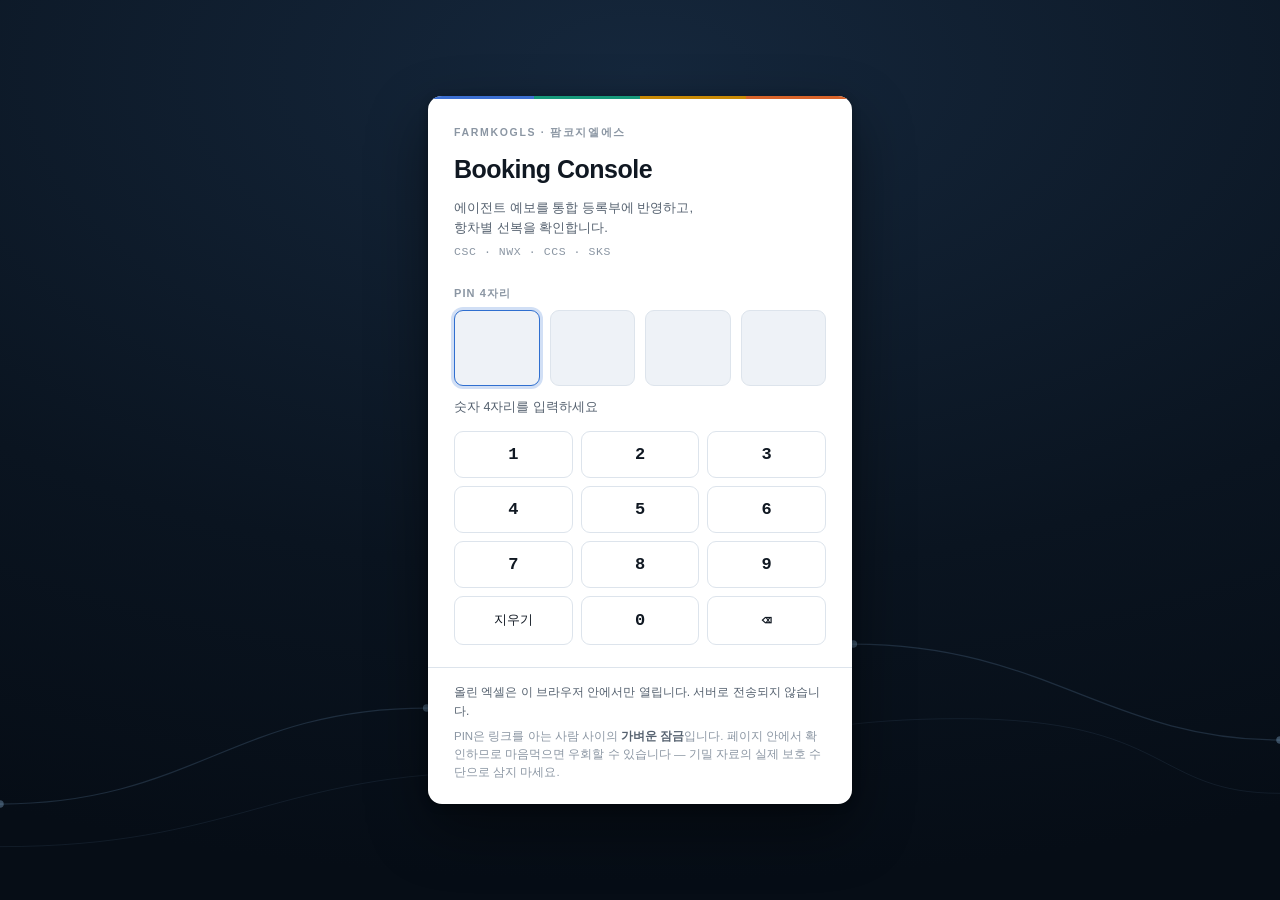
==== index.html @ e7210a69 "Farmkogls Booking Console - public site PIN-gated static page: drop the agency forecast plus the reg" ====
<!doctype html>
<html lang="ko">
<head>
<meta charset="utf-8">
<meta name="viewport" content="width=device-width, initial-scale=1">
<meta name="robots" content="noindex, nofollow">
<meta name="color-scheme" content="light dark">
<meta name="description" content="Farmkogls Booking Console">
<title>Farmkogls Booking Console</title>
<link rel="icon" href="data:image/svg+xml,%3Csvg xmlns='http://www.w3.org/2000/svg' viewBox='0 0 32 32'%3E%3Ctext y='26' font-size='26'%3E%F0%9F%9A%A2%3C/text%3E%3C/svg%3E">
<style id="gate-css">
/* ============================================================================
   PIN gate — extends the console's existing token system rather than replacing
   it. The field behind the card stays deep-hull navy in both themes (a berth at
   dusk); the card and the console itself follow the viewer's theme.
   ========================================================================= */
#gate {
  --g-hull:  #0a1420;
  --g-sea:   #15273c;
  --g-card:  #ffffff;
  --g-ink:   #101822;
  --g-ink-2: #55616f;
  --g-ink-3: #8b96a3;
  --g-line:  #dde4ec;
  --g-slot:  #eef2f7;
  --g-signal:#2f6fd0;
  --g-bad:   #c0392b;
  --g-csc:   #3c6fd1;
  --g-nwx:   #17997a;
  --g-ccs:   #c98a05;
  --g-sks:   #d9642a;

  position: fixed;
  inset: 0;
  z-index: 200;
  display: grid;
  place-items: center;
  padding: 24px 18px;
  overflow: auto;
  background:
    radial-gradient(120% 90% at 50% 8%, var(--g-sea) 0%, var(--g-hull) 62%, #060d16 100%);
  font-family: var(--sans);
  -webkit-font-smoothing: antialiased;
}
@media (prefers-color-scheme: dark) {
  #gate {
    --g-card:  #161d27;
    --g-ink:   #e7edf5;
    --g-ink-2: #a3aeba;
    --g-ink-3: #78838f;
    --g-line:  #2b3441;
    --g-slot:  #1e2732;
    --g-signal:#6ba3f5;
  }
}
:root[data-theme="dark"] #gate {
  --g-card: #161d27; --g-ink: #e7edf5; --g-ink-2: #a3aeba; --g-ink-3: #78838f;
  --g-line: #2b3441; --g-slot: #1e2732; --g-signal: #6ba3f5;
}
:root[data-theme="light"] #gate {
  --g-card: #ffffff; --g-ink: #101822; --g-ink-2: #55616f; --g-ink-3: #8b96a3;
  --g-line: #dde4ec; --g-slot: #eef2f7; --g-signal: #2f6fd0;
}

#gate[hidden] { display: none; }

/* ---- the port-rotation line behind the card ---------------------------- */
.gate-field {
  position: absolute;
  inset: auto 0 0 0;
  height: min(46vh, 320px);
  color: rgba(140, 190, 235, .17);
  pointer-events: none;
}
.gate-rot { width: 100%; height: 100%; display: block; }
.gate-calls circle { fill: rgba(160, 205, 245, .32); }

/* ---- card -------------------------------------------------------------- */
.gate-card {
  position: relative;
  width: 100%;
  max-width: 424px;
  background: var(--g-card);
  color: var(--g-ink);
  border-radius: 14px;
  box-shadow: 0 24px 60px rgba(0, 0, 0, .45), 0 2px 8px rgba(0, 0, 0, .3);
  overflow: hidden;
}

/* the four service loops, in their own colours — this is the fleet, not trim */
.gate-loops { display: flex; height: 3px; }
.gate-loops i { flex: 1; display: block; }
.gate-loops i[data-svc="CSC"] { background: var(--g-csc); }
.gate-loops i[data-svc="NWX"] { background: var(--g-nwx); }
.gate-loops i[data-svc="CCS"] { background: var(--g-ccs); }
.gate-loops i[data-svc="SKS"] { background: var(--g-sks); }

.gate-head { padding: 26px 26px 4px; }
.gate-eyebrow {
  margin: 0 0 10px;
  font-size: 10.5px;
  font-weight: 600;
  letter-spacing: .16em;
  text-transform: uppercase;
  color: var(--g-ink-3);
}
#gate h1 {
  margin: 0;
  font-size: 25px;
  font-weight: 650;
  letter-spacing: -.02em;
  text-wrap: balance;
  color: var(--g-ink);
}
.gate-sub {
  margin: 9px 0 0;
  font-size: 13px;
  line-height: 1.55;
  color: var(--g-ink-2);
  max-width: 34ch;
}
.gate-sub span {
  display: block;
  margin-top: 5px;
  font-family: var(--mono);
  font-size: 11.5px;
  letter-spacing: .05em;
  color: var(--g-ink-3);
}

/* ---- pin --------------------------------------------------------------- */
.gate-form { padding: 20px 26px 4px; }
.gate-label {
  display: block;
  font-size: 11px;
  font-weight: 600;
  letter-spacing: .1em;
  text-transform: uppercase;
  color: var(--g-ink-3);
  margin-bottom: 9px;
}
.gate-cells { display: flex; gap: 10px; }
.gate-cells .cell {
  flex: 1;
  aspect-ratio: 4 / 5;
  max-height: 76px;
  display: grid;
  place-items: center;
  background: var(--g-slot);
  border: 1px solid var(--g-line);
  border-radius: 9px;
  font-family: var(--mono);
  font-variant-numeric: tabular-nums;
  font-size: 30px;
  font-weight: 600;
  color: var(--g-ink);
  transition: border-color .14s, background .14s, transform .14s;
}
.gate-cells .cell.filled { border-color: var(--g-signal); background: var(--g-card); }
.gate-cells .cell.pop { animation: gate-pop .16s ease-out; }
.gate-cells .cell.active {
  border-color: var(--g-signal);
  box-shadow: 0 0 0 3px color-mix(in srgb, var(--g-signal) 22%, transparent);
}
@keyframes gate-pop { 0% { transform: scale(.9); } 100% { transform: scale(1); } }

#gate.bad .gate-cells { animation: gate-shake .34s; }
#gate.bad .gate-cells .cell { border-color: var(--g-bad); }
@keyframes gate-shake {
  0%,100% { transform: translateX(0); }
  18% { transform: translateX(-7px); } 38% { transform: translateX(6px); }
  58% { transform: translateX(-4px); } 78% { transform: translateX(2px); }
}

/* keeps the mobile keyboard reachable without showing a second field */
.gate-proxy {
  position: absolute;
  opacity: 0;
  width: 1px; height: 1px;
  border: 0; padding: 0;
  left: 26px; top: 50%;
}
.gate-proxy:focus { outline: none; }
.gate-proxy:focus-visible + .gate-msg { color: var(--g-ink-2); }

.gate-msg {
  margin: 12px 0 0;
  min-height: 1.4em;
  font-size: 12.5px;
  color: var(--g-ink-3);
}
#gate.bad .gate-msg { color: var(--g-bad); font-weight: 500; }
#gate.ok .gate-msg { color: #1f8a5b; font-weight: 500; }

/* ---- keypad ------------------------------------------------------------ */
.gate-pad {
  display: grid;
  grid-template-columns: repeat(3, 1fr);
  gap: 8px;
  margin-top: 14px;
}
.gate-pad button {
  appearance: none;
  padding: 13px 0;
  border: 1px solid var(--g-line);
  border-radius: 9px;
  background: var(--g-card);
  color: var(--g-ink);
  font-family: var(--mono);
  font-variant-numeric: tabular-nums;
  font-size: 17px;
  font-weight: 550;
  cursor: pointer;
  transition: background .12s, border-color .12s, transform .08s;
}
.gate-pad button.wide { font-family: var(--sans); font-size: 13px; font-weight: 500; }
.gate-pad button:hover { background: var(--g-slot); border-color: var(--g-ink-3); }
.gate-pad button:active { transform: translateY(1px); }
.gate-pad button:focus-visible {
  outline: 2px solid var(--g-signal);
  outline-offset: 2px;
}

/* ---- footer ------------------------------------------------------------ */
.gate-foot {
  margin-top: 18px;
  padding: 15px 26px 22px;
  border-top: 1px solid var(--g-line);
}
.gate-foot p { margin: 0; font-size: 12px; line-height: 1.55; color: var(--g-ink-2); }
.gate-caveat { margin-top: 8px !important; color: var(--g-ink-3) !important; font-size: 11.5px !important; }
.gate-caveat b { color: var(--g-ink-2); font-weight: 600; }

/* ---- unlock transition ------------------------------------------------- */
#gate.leaving { animation: gate-out .34s ease-in forwards; }
@keyframes gate-out { to { opacity: 0; transform: scale(1.015); } }

/* ---- hosted-only chrome inside the console ----------------------------- */
.hosted-btn { margin-left: 0; }
#lockBtn { border-color: rgba(255, 255, 255, .28); }

@media (max-width: 420px) {
  .gate-head { padding: 22px 18px 4px; }
  .gate-form { padding: 18px 18px 4px; }
  .gate-foot { padding: 14px 18px 20px; }
  #gate h1 { font-size: 22px; }
  .gate-cells .cell { font-size: 26px; }
}

@media (prefers-reduced-motion: reduce) {
  #gate *, #gate { animation: none !important; transition: none !important; }
}

</style>
<style id="tool-css">
/* ============================================================================
   Farmkogls Booking Console — styles
   Light by default, dark when the OS asks for it. Data density over decoration.
   ========================================================================= */
:root {
  --bg: #f6f7f9;
  --surface: #ffffff;
  --surface-2: #eef1f5;
  --surface-3: #e3e8ef;
  --ink: #1a1f2b;
  --ink-2: #59616f;
  --ink-3: #8a919e;
  --line: #d8dee7;
  --line-2: #eaeef3;
  --brand: #1f3864;
  --brand-ink: #ffffff;
  --accent: #2f6fd0;
  --pos: #1f8a5b;
  --pos-bg: #e6f4ec;
  --neg: #c0392b;
  --neg-bg: #fdeceb;
  --warn: #a86400;
  --warn-bg: #fdf3e0;
  --csc: #3c6fd1;
  --nwx: #17997a;
  --ccs: #c98a05;
  --sks: #d9642a;
  --shadow: 0 1px 2px rgba(16, 24, 40, .06), 0 1px 3px rgba(16, 24, 40, .1);
  --radius: 8px;
  --mono: ui-monospace, "Cascadia Mono", Consolas, "Courier New", monospace;
  --sans: -apple-system, "Segoe UI", "Malgun Gothic", "Apple SD Gothic Neo", Roboto, sans-serif;
}
@media (prefers-color-scheme: dark) {
  :root {
    --bg: #14171d;
    --surface: #1b1f27;
    --surface-2: #232833;
    --surface-3: #2c323f;
    --ink: #e7ecf3;
    --ink-2: #a8b2c1;
    --ink-3: #798393;
    --line: #333a47;
    --line-2: #262c37;
    --brand: #2b4a7d;
    --accent: #6ba3f5;
    --pos: #4cc38a;
    --pos-bg: #16301f;
    --neg: #f27a6e;
    --neg-bg: #33191a;
    --warn: #e3ab3c;
    --warn-bg: #332714;
    --csc: #6f9df3;
    --nwx: #47cfa8;
    --ccs: #e8bd4b;
    --sks: #f59a63;
    --shadow: 0 1px 2px rgba(0, 0, 0, .3);
  }
}
:root[data-theme="dark"] {
  --bg: #14171d; --surface: #1b1f27; --surface-2: #232833; --surface-3: #2c323f;
  --ink: #e7ecf3; --ink-2: #a8b2c1; --ink-3: #798393; --line: #333a47; --line-2: #262c37;
  --brand: #2b4a7d; --accent: #6ba3f5; --pos: #4cc38a; --pos-bg: #16301f;
  --neg: #f27a6e; --neg-bg: #33191a; --warn: #e3ab3c; --warn-bg: #332714;
  --csc: #6f9df3; --nwx: #47cfa8; --ccs: #e8bd4b; --sks: #f59a63;
  --shadow: 0 1px 2px rgba(0, 0, 0, .3);
}
:root[data-theme="light"] {
  --bg: #f6f7f9; --surface: #fff; --surface-2: #eef1f5; --surface-3: #e3e8ef;
  --ink: #1a1f2b; --ink-2: #59616f; --ink-3: #8a919e; --line: #d8dee7; --line-2: #eaeef3;
  --brand: #1f3864; --accent: #2f6fd0; --pos: #1f8a5b; --pos-bg: #e6f4ec;
  --neg: #c0392b; --neg-bg: #fdeceb; --warn: #a86400; --warn-bg: #fdf3e0;
  --csc: #3c6fd1; --nwx: #17997a; --ccs: #c98a05; --sks: #d9642a;
}

* { box-sizing: border-box; }
html, body { margin: 0; padding: 0; }
body {
  background: var(--bg); color: var(--ink);
  font: 14px/1.5 var(--sans);
  -webkit-font-smoothing: antialiased;
}
h1, h2, h3, h4 { margin: 0; font-weight: 650; letter-spacing: -.01em; }
a { color: var(--accent); }
code, .mono, .num { font-family: var(--mono); font-variant-numeric: tabular-nums; }

/* ---------- shell ---------- */
.wrap { max-width: 1680px; margin: 0 auto; padding: 0 20px 64px; }

header.top {
  position: sticky; top: 0; z-index: 40;
  background: var(--brand); color: #fff;
  border-bottom: 1px solid rgba(0, 0, 0, .2);
}
.top-in {
  max-width: 1680px; margin: 0 auto; padding: 10px 20px;
  display: flex; align-items: center; gap: 16px; flex-wrap: wrap;
}
.logo { display: flex; align-items: baseline; gap: 9px; }
.logo b { font-size: 16px; letter-spacing: -.02em; }
.logo span { font-size: 11.5px; opacity: .72; }
.top .stat { display: flex; gap: 18px; margin-left: auto; flex-wrap: wrap; }
.top .stat div { line-height: 1.25; }
.top .stat u { display: block; font: 10px/1.4 var(--sans); text-transform: uppercase;
  letter-spacing: .07em; opacity: .66; text-decoration: none; }
.top .stat b { font: 600 15px/1 var(--mono); font-variant-numeric: tabular-nums; }

/* ---------- buttons ---------- */
.btn {
  appearance: none; border: 1px solid var(--line); background: var(--surface);
  color: var(--ink); padding: 7px 13px; border-radius: 6px; font: 500 13px var(--sans);
  cursor: pointer; display: inline-flex; align-items: center; gap: 7px;
}
.btn:hover:not(:disabled) { background: var(--surface-2); border-color: var(--ink-3); }
.btn:disabled { opacity: .45; cursor: not-allowed; }
.btn.primary { background: var(--accent); border-color: var(--accent); color: #fff; }
.btn.primary:hover:not(:disabled) { filter: brightness(1.08); background: var(--accent); }
.btn.ghost { background: transparent; border-color: rgba(255, 255, 255, .28); color: #fff; }
.btn.ghost:hover:not(:disabled) { background: rgba(255, 255, 255, .12); border-color: #fff; }
.btn.sm { padding: 4px 9px; font-size: 12px; }
.btn.danger { color: var(--neg); border-color: var(--neg); background: transparent; }
.btn.danger:hover:not(:disabled) { background: var(--neg-bg); }

/* ---------- drop zone ---------- */
.drop {
  margin: 18px 0; padding: 26px; border: 2px dashed var(--line);
  border-radius: 12px; background: var(--surface); text-align: center;
  transition: border-color .12s, background .12s;
}
.drop.hot { border-color: var(--accent); background: var(--surface-2); }
.drop h3 { font-size: 15px; margin-bottom: 5px; }
.drop p { margin: 0 0 12px; color: var(--ink-2); font-size: 13px; }
.drop .kinds { display: flex; gap: 6px; justify-content: center; flex-wrap: wrap; margin-top: 12px; }
.chip {
  font: 500 11px var(--sans); padding: 3px 9px; border-radius: 99px;
  background: var(--surface-2); color: var(--ink-2); border: 1px solid var(--line-2);
}
.drop.compact { padding: 13px 18px; display: flex; align-items: center;
  gap: 14px; text-align: left; margin: 14px 0; }
.drop.compact h3 { font-size: 13.5px; margin: 0; }
.drop.compact p { margin: 0; font-size: 12px; }
.drop.compact .kinds { margin: 0 0 0 auto; }

/* ---------- tabs ---------- */
nav.tabs {
  display: flex; gap: 2px; border-bottom: 1px solid var(--line);
  margin: 4px 0 18px; overflow-x: auto;
}
nav.tabs button {
  appearance: none; background: none; border: 0; border-bottom: 2px solid transparent;
  padding: 9px 14px; font: 500 13.5px var(--sans); color: var(--ink-2);
  cursor: pointer; white-space: nowrap;
}
nav.tabs button:hover { color: var(--ink); }
nav.tabs button[aria-selected="true"] { color: var(--ink); border-bottom-color: var(--accent); font-weight: 650; }
nav.tabs .count { font: 500 11px var(--mono); color: var(--ink-3); margin-left: 5px; }

/* ---------- cards / grid ---------- */
.grid { display: grid; gap: 14px; }
.g4 { grid-template-columns: repeat(4, minmax(0, 1fr)); }
.g3 { grid-template-columns: repeat(3, minmax(0, 1fr)); }
.g2 { grid-template-columns: repeat(2, minmax(0, 1fr)); }
.g21 { grid-template-columns: 2fr 1fr; }
@media (max-width: 1180px) { .g4 { grid-template-columns: repeat(2, 1fr); } .g21, .g3 { grid-template-columns: 1fr; } }
@media (max-width: 720px) { .g4, .g2 { grid-template-columns: 1fr; } }

.card {
  background: var(--surface); border: 1px solid var(--line);
  border-radius: var(--radius); box-shadow: var(--shadow); overflow: hidden;
}
.card > h4 {
  padding: 11px 14px; border-bottom: 1px solid var(--line-2);
  font-size: 12.5px; text-transform: uppercase; letter-spacing: .06em; color: var(--ink-2);
  display: flex; align-items: center; gap: 8px;
}
.card > h4 .sub { text-transform: none; letter-spacing: 0; font-weight: 400;
  color: var(--ink-3); margin-left: auto; font-size: 11.5px; }
.card .body { padding: 14px; }
.card .body.flush { padding: 0; }

/* KPI tile */
.kpi { padding: 14px 15px; }
.kpi u { display: block; text-decoration: none; font-size: 11px; text-transform: uppercase;
  letter-spacing: .07em; color: var(--ink-3); margin-bottom: 6px; }
.kpi b { font: 650 26px/1.05 var(--mono); font-variant-numeric: tabular-nums; letter-spacing: -.02em; }
.kpi .unit { font-size: 12px; color: var(--ink-3); font-weight: 500; margin-left: 4px; }
.kpi .note { margin-top: 6px; font-size: 11.5px; color: var(--ink-2); }

/* ---------- tables ---------- */
.tw { overflow: auto; max-height: 72vh; }
table.dt { width: 100%; border-collapse: separate; border-spacing: 0; font-size: 12.5px; }
table.dt th, table.dt td {
  padding: 6px 9px; text-align: left; border-bottom: 1px solid var(--line-2);
  white-space: nowrap;
}
table.dt thead th {
  position: sticky; top: 0; z-index: 2; background: var(--surface-2);
  font: 600 11px var(--sans); text-transform: uppercase; letter-spacing: .05em;
  color: var(--ink-2); border-bottom: 1px solid var(--line); cursor: pointer; user-select: none;
}
table.dt thead th.no-sort { cursor: default; }
table.dt thead th .ar { color: var(--accent); margin-left: 3px; }
table.dt tbody tr:hover { background: var(--surface-2); }
table.dt td.n { text-align: right; font-family: var(--mono); font-variant-numeric: tabular-nums; }
table.dt td.wrap { white-space: normal; min-width: 180px; max-width: 340px; }
table.dt tr.group td { background: var(--surface-3); font-weight: 650; }
table.dt tr.tot td { background: var(--surface-2); font-weight: 650; border-top: 2px solid var(--line); }
table.dt td.dim { color: var(--ink-3); }

.tag { font: 600 10.5px var(--sans); padding: 2px 6px; border-radius: 4px;
  background: var(--surface-3); color: var(--ink-2); letter-spacing: .03em; }
.tag.CSC { background: color-mix(in srgb, var(--csc) 18%, transparent); color: var(--csc); }
.tag.NWX { background: color-mix(in srgb, var(--nwx) 18%, transparent); color: var(--nwx); }
.tag.CCS { background: color-mix(in srgb, var(--ccs) 22%, transparent); color: var(--ccs); }
.tag.SKS { background: color-mix(in srgb, var(--sks) 20%, transparent); color: var(--sks); }
.tag.cancel { background: var(--neg-bg); color: var(--neg); }
.tag.active { background: var(--pos-bg); color: var(--pos); }
.tag.TS { background: var(--warn-bg); color: var(--warn); }

.pos { color: var(--pos); } .neg { color: var(--neg); } .warnc { color: var(--warn); }

/* utilisation bar */
.ubar { position: relative; height: 16px; min-width: 96px; background: var(--surface-3);
  border-radius: 3px; overflow: hidden; }
.ubar i { position: absolute; inset: 0 auto 0 0; display: block; background: var(--pos); }
.ubar.hi i { background: var(--warn); }
.ubar.over i { background: var(--neg); }
.ubar em { position: absolute; inset: 0; display: grid; place-items: center;
  font: 600 10.5px var(--mono); font-style: normal; color: var(--ink);
  text-shadow: 0 0 3px var(--surface); }

/* ---------- chart ---------- */
.chart { width: 100%; height: auto; display: block; overflow: visible; }
.chart .ax { stroke: var(--line); stroke-width: 1; }
.chart .gl { stroke: var(--line-2); stroke-width: 1; }
.chart text { fill: var(--ink-2); font: 10px var(--sans); }
.chart text.vlab { fill: var(--ink-3); font: 9.5px var(--mono); }
.legend { display: flex; gap: 14px; flex-wrap: wrap; padding: 0 14px 12px; }
.legend span { display: inline-flex; align-items: center; gap: 6px;
  font-size: 12px; color: var(--ink-2); }
.legend i { width: 10px; height: 10px; border-radius: 2px; display: block; }

/* ---------- filters ---------- */
.filters { display: flex; gap: 9px; flex-wrap: wrap; align-items: center;
  padding: 11px 14px; background: var(--surface); border: 1px solid var(--line);
  border-radius: var(--radius); margin-bottom: 14px; box-shadow: var(--shadow); }
.filters label { font-size: 11.5px; color: var(--ink-2); display: flex;
  align-items: center; gap: 5px; }
.filters select, .filters input {
  font: 13px var(--sans); padding: 5px 8px; border: 1px solid var(--line);
  border-radius: 5px; background: var(--surface); color: var(--ink);
}
.filters input[type="search"] { min-width: 220px; }
.filters .sp { flex: 1; }

/* ---------- log / alerts ---------- */
.alert { display: flex; gap: 9px; padding: 8px 12px; border-bottom: 1px solid var(--line-2);
  font-size: 12.5px; align-items: flex-start; }
.alert:last-child { border-bottom: 0; }
.alert .lv { flex: none; font: 600 10px var(--sans); text-transform: uppercase;
  letter-spacing: .05em; padding: 2px 6px; border-radius: 4px; margin-top: 1px; min-width: 46px;
  text-align: center; }
.alert.over .lv { background: var(--neg-bg); color: var(--neg); }
.alert.warn .lv { background: var(--warn-bg); color: var(--warn); }
.alert.info .lv { background: var(--surface-3); color: var(--ink-2); }
.alert.ok .lv { background: var(--pos-bg); color: var(--pos); }

.toasts { position: fixed; right: 16px; bottom: 16px; z-index: 90;
  display: flex; flex-direction: column; gap: 8px; max-width: 420px; }
.toast { background: var(--surface); border: 1px solid var(--line); border-left: 3px solid var(--accent);
  border-radius: 6px; padding: 10px 13px; box-shadow: 0 6px 20px rgba(16, 24, 40, .16);
  font-size: 13px; }
.toast.bad { border-left-color: var(--neg); }
.toast.good { border-left-color: var(--pos); }
.toast b { display: block; margin-bottom: 2px; }
.toast span { color: var(--ink-2); font-size: 12px; }

.empty { padding: 44px 20px; text-align: center; color: var(--ink-2); }
.empty h3 { margin-bottom: 6px; color: var(--ink); }

details.voy { border-bottom: 1px solid var(--line-2); }
details.voy > summary { padding: 9px 14px; cursor: pointer; display: flex;
  gap: 12px; align-items: center; font-size: 13px; }
details.voy > summary:hover { background: var(--surface-2); }
details.voy > summary::-webkit-details-marker { display: none; }
details.voy > summary .caret { color: var(--ink-3); transition: transform .12s; }
details.voy[open] > summary .caret { transform: rotate(90deg); }
details.voy .inner { padding: 0 14px 14px 30px; }

.bar-mini { display: flex; height: 8px; border-radius: 2px; overflow: hidden;
  background: var(--surface-3); min-width: 60px; }
.bar-mini i { display: block; height: 100%; }

.pill-row { display: flex; gap: 6px; flex-wrap: wrap; }
.foot { margin-top: 22px; padding-top: 14px; border-top: 1px solid var(--line);
  display: flex; gap: 10px; flex-wrap: wrap; align-items: center;
  font-size: 12px; color: var(--ink-3); }
.foot .sp { flex: 1; }
progress { width: 200px; height: 6px; }

</style>
</head>
<body>

<div id="gate" role="dialog" aria-modal="true" aria-labelledby="gate-title">
  <div class="gate-field" aria-hidden="true">
    <svg class="gate-rot" viewBox="0 0 1200 300" preserveAspectRatio="none" focusable="false">
      <path d="M0 210 C 180 210, 220 120, 400 120 S 620 60, 800 60 S 1040 150, 1200 150"
            fill="none" stroke="currentColor" stroke-width="1.25" vector-effect="non-scaling-stroke"/>
      <path d="M0 250 C 220 250, 260 180, 470 180 S 700 130, 900 130 S 1080 200, 1200 200"
            fill="none" stroke="currentColor" stroke-width="1" opacity=".5"
            vector-effect="non-scaling-stroke"/>
      <g class="gate-calls">
        <circle cx="0"    cy="210" r="3.5"/><circle cx="400"  cy="120" r="3.5"/>
        <circle cx="800"  cy="60"  r="3.5"/><circle cx="1200" cy="150" r="3.5"/>
      </g>
    </svg>
  </div>

  <section class="gate-card">
    <div class="gate-loops" aria-hidden="true">
      <i data-svc="CSC"></i><i data-svc="NWX"></i><i data-svc="CCS"></i><i data-svc="SKS"></i>
    </div>

    <header class="gate-head">
      <p class="gate-eyebrow">FARMKOGLS &middot; 팜코지엘에스</p>
      <h1 id="gate-title">Booking Console</h1>
      <p class="gate-sub">
        에이전트 예보를 통합 등록부에 반영하고, 항차별 선복을 확인합니다.
        <span>CSC &middot; NWX &middot; CCS &middot; SKS</span>
      </p>
    </header>

    <form class="gate-form" id="gate-form" novalidate>
      <label class="gate-label" for="pin-proxy">PIN 4자리</label>

      <div class="gate-cells" id="gate-cells">
        <span class="cell" data-i="0"></span>
        <span class="cell" data-i="1"></span>
        <span class="cell" data-i="2"></span>
        <span class="cell" data-i="3"></span>
      </div>

      <input id="pin-proxy" class="gate-proxy" type="text" inputmode="numeric"
             autocomplete="off" autocapitalize="off" spellcheck="false"
             maxlength="4" aria-describedby="gate-msg" aria-label="PIN 4자리 입력">

      <p class="gate-msg" id="gate-msg" role="status" aria-live="polite">숫자 4자리를 입력하세요</p>

      <div class="gate-pad" id="gate-pad">
        <button type="button" data-k="1">1</button>
        <button type="button" data-k="2">2</button>
        <button type="button" data-k="3">3</button>
        <button type="button" data-k="4">4</button>
        <button type="button" data-k="5">5</button>
        <button type="button" data-k="6">6</button>
        <button type="button" data-k="7">7</button>
        <button type="button" data-k="8">8</button>
        <button type="button" data-k="9">9</button>
        <button type="button" data-k="clear" class="wide">지우기</button>
        <button type="button" data-k="0">0</button>
        <button type="button" data-k="back" aria-label="한 자 지우기">&#9003;</button>
      </div>
    </form>

    <footer class="gate-foot">
      <p>
        올린 엑셀은 이 브라우저 안에서만 열립니다. 서버로 전송되지 않습니다.
      </p>
      <p class="gate-caveat">
        PIN은 링크를 아는 사람 사이의 <b>가벼운 잠금</b>입니다.
        페이지 안에서 확인하므로 마음먹으면 우회할 수 있습니다 —
        기밀 자료의 실제 보호 수단으로 삼지 마세요.
      </p>
    </footer>
  </section>
</div>


<template id="app-shell">
<header class="top">
  <div class="top-in">
    <div class="logo"><b>Farmkogls Booking Console</b><span>CSC · NWX · CCS · SKS</span></div>
    <div class="stat" id="hstat"></div>
    <button class="btn ghost sm" id="btnTheme">◐ Auto</button>
  </div>
</header>

<div class="wrap">

  <div class="drop" id="drop">
    <div>
      <h3>이번 주 엑셀 파일을 여기에 끌어다 놓으세요</h3>
      <p><b>학습.xlsx</b>(에이전트 예보)와 <b>FES AGENCY</b>(통합 등록부)를 함께 넣으면
         등록부가 갱신된 새 사본으로 나옵니다. 다른 파일을 넣으면 분석 화면도 함께 채워집니다.</p>
      <button class="btn primary" id="btnPick">파일 선택…</button>
      <progress id="prog" hidden></progress>
      <div class="kinds">
        <span class="chip">FES &lt;SVC&gt; BK FCST → 입력</span>
        <span class="chip">FES BK FCST → 갱신 대상</span>
        <span class="chip">BK SHEET (마감)</span>
        <span class="chip">Schedule</span>
        <span class="chip">BSA</span>
        <span class="chip">DF contract</span>
        <span class="chip">ROB</span>
        <span class="chip">.json</span>
      </div>
    </div>
    <input type="file" id="file" multiple accept=".xlsx,.xlsm,.xltx,.json" hidden>
  </div>

  <nav class="tabs" id="tabs" role="tablist"></nav>
  <div id="filters"></div>
  <main id="view"></main>

  <div class="foot">
    <button class="btn primary" id="btnExport">⬇ Export Excel</button>
    <button class="btn" id="btnSaveProj">Save project file</button>
    <button class="btn danger" id="btnClear">Clear register</button>
    <span class="sp"></span>
    <span>Everything runs in this browser — no file ever leaves your machine.
      The register is kept in local storage between sessions.</span>
  </div>
</div>

<div class="toasts" id="toasts"></div>
</template>

<div id="app" hidden></div>

<script id="tool-js">
/* ===== src/zip.js ===== */
/* ============================================================================
   zip.js — minimal ZIP reader/writer, no dependencies.
   Reading uses the browser-native DecompressionStream('deflate-raw').
   Writing uses STORE (no compression) — Excel opens these without complaint.
   ========================================================================= */
(function (global) {
  'use strict';

  const te = new TextEncoder();
  const td = new TextDecoder('utf-8');

  /* ---- CRC32 -------------------------------------------------------- */
  let CRC_TABLE = null;
  function crcTable() {
    if (CRC_TABLE) return CRC_TABLE;
    CRC_TABLE = new Int32Array(256);
    for (let n = 0; n < 256; n++) {
      let c = n;
      for (let k = 0; k < 8; k++) c = c & 1 ? 0xedb88320 ^ (c >>> 1) : c >>> 1;
      CRC_TABLE[n] = c;
    }
    return CRC_TABLE;
  }
  function crc32(buf) {
    const t = crcTable();
    let c = -1;
    for (let i = 0; i < buf.length; i++) c = (c >>> 8) ^ t[(c ^ buf[i]) & 0xff];
    return (c ^ -1) >>> 0;
  }

  /* ---- inflate (native) --------------------------------------------- */
  const HAS_DS = typeof global.DecompressionStream === 'function';

  async function inflateRaw(bytes) {
    if (!HAS_DS) {
      throw new Error(
        'This browser cannot decompress .xlsx files (DecompressionStream is unavailable). ' +
        'Please open this file in Microsoft Edge, Google Chrome, or Firefox 113+.'
      );
    }
    const ds = new global.DecompressionStream('deflate-raw');
    const w = ds.writable.getWriter();
    w.write(bytes);
    w.close();
    const chunks = [];
    const r = ds.readable.getReader();
    let total = 0;
    for (;;) {
      const { done, value } = await r.read();
      if (done) break;
      chunks.push(value);
      total += value.length;
    }
    const out = new Uint8Array(total);
    let o = 0;
    for (const c of chunks) { out.set(c, o); o += c.length; }
    return out;
  }

  /* ---- read --------------------------------------------------------- */
  /**
   * Read a ZIP archive.
   * @param {ArrayBuffer|Uint8Array} data
   * @returns {Promise<Map<string, Uint8Array>>} path -> bytes
   */
  async function readZip(data) {
    const u8 = data instanceof Uint8Array ? data : new Uint8Array(data);
    const dv = new DataView(u8.buffer, u8.byteOffset, u8.byteLength);

    // Locate End Of Central Directory (scan backwards; comment may follow).
    let eocd = -1;
    const floor = Math.max(0, u8.length - 66000);
    for (let i = u8.length - 22; i >= floor; i--) {
      if (dv.getUint32(i, true) === 0x06054b50) { eocd = i; break; }
    }
    if (eocd < 0) throw new Error('Not a valid .xlsx/.zip file (no central directory found).');

    let count = dv.getUint16(eocd + 10, true);
    let cdOff = dv.getUint32(eocd + 16, true);

    // ZIP64 fallback when the 32-bit fields are saturated.
    if (cdOff === 0xffffffff || count === 0xffff) {
      for (let i = eocd - 20; i >= 0; i--) {
        if (dv.getUint32(i, true) === 0x07064b50) {
          const z64 = Number(dv.getBigUint64(i + 8, true));
          if (dv.getUint32(z64, true) === 0x06064b50) {
            count = Number(dv.getBigUint64(z64 + 32, true));
            cdOff = Number(dv.getBigUint64(z64 + 48, true));
          }
          break;
        }
      }
    }

    const files = new Map();
    let p = cdOff;
    for (let n = 0; n < count && p + 46 <= u8.length; n++) {
      if (dv.getUint32(p, true) !== 0x02014b50) break;
      const method = dv.getUint16(p + 10, true);
      const csizeRaw = dv.getUint32(p + 20, true);
      const nameLen = dv.getUint16(p + 28, true);
      const extraLen = dv.getUint16(p + 30, true);
      const cmtLen = dv.getUint16(p + 32, true);
      let lho = dv.getUint32(p + 42, true);
      const name = td.decode(u8.subarray(p + 46, p + 46 + nameLen));

      // ZIP64 extra field for oversized offsets.
      let csize = csizeRaw;
      if (lho === 0xffffffff || csizeRaw === 0xffffffff) {
        let e = p + 46 + nameLen;
        const end = e + extraLen;
        while (e + 4 <= end) {
          const hid = dv.getUint16(e, true);
          const hsz = dv.getUint16(e + 2, true);
          if (hid === 0x0001) {
            let q = e + 4;
            if (dv.getUint32(p + 24, true) === 0xffffffff) q += 8;   // uncompressed
            if (csizeRaw === 0xffffffff) { csize = Number(dv.getBigUint64(q, true)); q += 8; }
            if (lho === 0xffffffff) lho = Number(dv.getBigUint64(q, true));
            break;
          }
          e += 4 + hsz;
        }
      }

      // Read the local file header to find where the payload actually starts.
      if (dv.getUint32(lho, true) === 0x04034b50) {
        const lNameLen = dv.getUint16(lho + 26, true);
        const lExtraLen = dv.getUint16(lho + 28, true);
        const start = lho + 30 + lNameLen + lExtraLen;
        const raw = u8.subarray(start, start + csize);
        files.set(name, method === 0 ? raw : await inflateRaw(raw));
      }
      p += 46 + nameLen + extraLen + cmtLen;
    }
    return files;
  }

  /* ---- write (STORE) ------------------------------------------------ */
  /**
   * Build a ZIP archive with stored (uncompressed) entries.
   * @param {Array<{name:string, data:string|Uint8Array}>} entries
   * @returns {Blob}
   */
  function writeZip(entries) {
    const items = entries.map((e) => {
      const bytes = typeof e.data === 'string' ? te.encode(e.data) : e.data;
      return { name: te.encode(e.name), bytes, crc: crc32(bytes) };
    });

    const locals = [];
    const centrals = [];
    let offset = 0;

    // DOS timestamp — fixed value keeps output byte-stable across runs.
    const dosTime = ((12 & 0x1f) << 11) | ((0 & 0x3f) << 5) | 0;
    const dosDate = (((2026 - 1980) & 0x7f) << 9) | ((1 & 0x0f) << 5) | 1;

    for (const it of items) {
      const lh = new Uint8Array(30 + it.name.length);
      const lv = new DataView(lh.buffer);
      lv.setUint32(0, 0x04034b50, true);
      lv.setUint16(4, 20, true);          // version needed
      lv.setUint16(6, 0x0800, true);      // UTF-8 filename flag
      lv.setUint16(8, 0, true);           // method = store
      lv.setUint16(10, dosTime, true);
      lv.setUint16(12, dosDate, true);
      lv.setUint32(14, it.crc, true);
      lv.setUint32(18, it.bytes.length, true);
      lv.setUint32(22, it.bytes.length, true);
      lv.setUint16(26, it.name.length, true);
      lv.setUint16(28, 0, true);
      lh.set(it.name, 30);
      locals.push(lh, it.bytes);

      const ch = new Uint8Array(46 + it.name.length);
      const cv = new DataView(ch.buffer);
      cv.setUint32(0, 0x02014b50, true);
      cv.setUint16(4, 20, true);
      cv.setUint16(6, 20, true);
      cv.setUint16(8, 0x0800, true);
      cv.setUint16(10, 0, true);
      cv.setUint16(12, dosTime, true);
      cv.setUint16(14, dosDate, true);
      cv.setUint32(16, it.crc, true);
      cv.setUint32(20, it.bytes.length, true);
      cv.setUint32(24, it.bytes.length, true);
      cv.setUint16(28, it.name.length, true);
      cv.setUint32(42, offset, true);
      ch.set(it.name, 46);
      centrals.push(ch);

      offset += lh.length + it.bytes.length;
    }

    const cdSize = centrals.reduce((a, c) => a + c.length, 0);
    const eo = new Uint8Array(22);
    const ev = new DataView(eo.buffer);
    ev.setUint32(0, 0x06054b50, true);
    ev.setUint16(8, items.length, true);
    ev.setUint16(10, items.length, true);
    ev.setUint32(12, cdSize, true);
    ev.setUint32(16, offset, true);

    return new Blob([...locals, ...centrals, eo], {
      type: 'application/vnd.openxmlformats-officedocument.spreadsheetml.sheet',
    });
  }

  global.FZip = { readZip, writeZip, crc32, hasNativeInflate: HAS_DS };
})(typeof window !== 'undefined' ? window : globalThis);

/* ===== src/xlsx-read.js ===== */
/* ============================================================================
   xlsx-read.js — read .xlsx into plain JS grids. Depends on FZip.
   Output shape:
     { sheets: [ { name, index, nrows, ncols, cells, merges } ], byName: {} }
   `cells` is a 1-based 2-D array: cells[row][col] = {v, t, f} | undefined
     v : value  (number | string | boolean | Date | null)
     t : 'n' | 's' | 'b' | 'd' | 'e'
     f : formula source without '=' (when present)
   ========================================================================= */
(function (global) {
  'use strict';

  const td = new TextDecoder('utf-8');
  const parser = new DOMParser();

  function xml(bytes) {
    const doc = parser.parseFromString(td.decode(bytes), 'application/xml');
    if (doc.getElementsByTagName('parsererror').length) {
      throw new Error('Malformed XML inside the workbook.');
    }
    return doc;
  }

  /* A1 -> {r, c} (both 1-based) */
  function refToRC(ref) {
    let c = 0, i = 0;
    while (i < ref.length) {
      const ch = ref.charCodeAt(i);
      if (ch < 65 || ch > 90) break;
      c = c * 26 + (ch - 64);
      i++;
    }
    return { c, r: parseInt(ref.slice(i), 10) || 0 };
  }

  function colLetter(n) {
    let s = '';
    while (n > 0) {
      const m = (n - 1) % 26;
      s = String.fromCharCode(65 + m) + s;
      n = (n - 1 - m) / 26;
    }
    return s;
  }

  /* Excel serial -> Date (UTC-based, 1900 system incl. the historical leap bug) */
  function serialToDate(n) {
    if (typeof n !== 'number' || !isFinite(n)) return null;
    let days = Math.floor(n);
    const frac = n - days;
    if (days > 60) days -= 1;              // skip the fictitious 1900-02-29
    const ms = Date.UTC(1899, 11, 31) + days * 86400000 + Math.round(frac * 86400000);
    return new Date(ms);
  }

  const BUILTIN_DATE_FMT = new Set([14, 15, 16, 17, 18, 19, 20, 21, 22, 27, 30, 36, 45, 46, 47, 50, 57]);

  function looksLikeDateFormat(code) {
    if (!code) return false;
    // Strip quoted literals, escapes, colours and locale hints before sniffing.
    const s = code.replace(/"[^"]*"/g, '').replace(/\\./g, '').replace(/\[[^\]]*\]/g, '');
    return /[ymdhs]/i.test(s) && !/^(general)$/i.test(s.trim());
  }

  function parseStyles(files) {
    const dateXf = new Set();
    const bytes = files.get('xl/styles.xml');
    if (!bytes) return dateXf;
    let doc;
    try { doc = xml(bytes); } catch { return dateXf; }

    const custom = new Map();
    for (const n of doc.getElementsByTagName('numFmt')) {
      custom.set(parseInt(n.getAttribute('numFmtId'), 10), n.getAttribute('formatCode') || '');
    }
    const cellXfs = doc.getElementsByTagName('cellXfs')[0];
    if (!cellXfs) return dateXf;
    const xfs = cellXfs.getElementsByTagName('xf');
    for (let i = 0; i < xfs.length; i++) {
      const id = parseInt(xfs[i].getAttribute('numFmtId') || '0', 10);
      if (BUILTIN_DATE_FMT.has(id) || looksLikeDateFormat(custom.get(id))) dateXf.add(i);
    }
    return dateXf;
  }

  function parseSharedStrings(files) {
    const out = [];
    const bytes = files.get('xl/sharedStrings.xml');
    if (!bytes) return out;
    const doc = xml(bytes);
    for (const si of doc.getElementsByTagName('si')) {
      // Concatenate every <t>, skipping ruby/phonetic annotations.
      let s = '';
      for (const t of si.getElementsByTagName('t')) {
        const pn = t.parentNode && t.parentNode.nodeName;
        if (pn === 'rPh' || pn === 'phoneticPr') continue;
        s += t.textContent;
      }
      out.push(s);
    }
    return out;
  }

  function sheetTargets(files) {
    /* name -> zip path, in workbook order */
    const wbBytes = files.get('xl/workbook.xml');
    if (!wbBytes) throw new Error('Not a valid .xlsx workbook (xl/workbook.xml missing).');
    const rels = new Map();
    const relBytes = files.get('xl/_rels/workbook.xml.rels');
    if (relBytes) {
      for (const r of xml(relBytes).getElementsByTagName('Relationship')) {
        rels.set(r.getAttribute('Id'), r.getAttribute('Target'));
      }
    }
    const out = [];
    for (const sh of xml(wbBytes).getElementsByTagName('sheet')) {
      const name = sh.getAttribute('name');
      const state = sh.getAttribute('state') || 'visible';
      const rid =
        sh.getAttribute('r:id') ||
        sh.getAttributeNS('http://schemas.openxmlformats.org/officeDocument/2006/relationships', 'id');
      let target = rels.get(rid) || '';
      target = target.replace(/^\/xl\//, '').replace(/^\//, '').replace(/^xl\//, '');
      let path = 'xl/' + target;
      if (!files.has(path)) {
        // Fall back to positional guess when relationships are unusual.
        const guess = `xl/worksheets/sheet${out.length + 1}.xml`;
        if (files.has(guess)) path = guess;
      }
      out.push({ name, state, path });
    }
    return out;
  }

  function parseSheet(bytes, sst, dateXf) {
    const doc = xml(bytes);
    const cells = [];
    let nrows = 0, ncols = 0;

    for (const row of doc.getElementsByTagName('row')) {
      const rAttr = parseInt(row.getAttribute('r') || '0', 10);
      let rIdx = rAttr;
      const cs = row.getElementsByTagName('c');
      let autoCol = 0;
      for (let i = 0; i < cs.length; i++) {
        const c = cs[i];
        const ref = c.getAttribute('r');
        let rc;
        if (ref) rc = refToRC(ref);
        else rc = { r: rIdx || 0, c: ++autoCol };
        if (!rc.r) rc.r = rIdx;
        autoCol = rc.c;
        rIdx = rc.r;

        const t = c.getAttribute('t') || 'n';
        const sIdx = parseInt(c.getAttribute('s') || '-1', 10);
        const fEl = c.getElementsByTagName('f')[0];
        const vEl = c.getElementsByTagName('v')[0];

        let value = null, type = 'n';
        if (t === 's') {
          const k = vEl ? parseInt(vEl.textContent, 10) : -1;
          value = sst[k] != null ? sst[k] : null;
          type = 's';
        } else if (t === 'inlineStr') {
          const is = c.getElementsByTagName('is')[0];
          value = is ? Array.from(is.getElementsByTagName('t')).map((x) => x.textContent).join('') : null;
          type = 's';
        } else if (t === 'str') {
          value = vEl ? vEl.textContent : null;
          type = 's';
        } else if (t === 'b') {
          value = vEl ? vEl.textContent === '1' : null;
          type = 'b';
        } else if (t === 'e') {
          value = vEl ? vEl.textContent : null;
          type = 'e';
        } else {
          if (vEl && vEl.textContent !== '') {
            const num = Number(vEl.textContent);
            if (Number.isNaN(num)) { value = vEl.textContent; type = 's'; }
            else if (dateXf.has(sIdx) && num > 0) { value = serialToDate(num); type = 'd'; }
            else { value = num; type = 'n'; }
          }
        }

        if (value === null && !fEl) continue;
        if (!cells[rc.r]) cells[rc.r] = [];
        const obj = { v: value, t: type };
        if (fEl) obj.f = fEl.textContent;
        cells[rc.r][rc.c] = obj;
        if (rc.r > nrows) nrows = rc.r;
        if (rc.c > ncols) ncols = rc.c;
      }
    }

    const merges = [];
    for (const m of doc.getElementsByTagName('mergeCell')) {
      const ref = m.getAttribute('ref');
      if (!ref) continue;
      const [a, b] = ref.split(':');
      const A = refToRC(a), B = refToRC(b || a);
      merges.push({ r1: A.r, c1: A.c, r2: B.r, c2: B.c, ref });
    }
    return { cells, nrows, ncols, merges };
  }

  /**
   * Parse a whole workbook.
   * @param {ArrayBuffer|Uint8Array} data
   * @param {string} [fileName]
   */
  async function readWorkbook(data, fileName) {
    const files = await global.FZip.readZip(data);
    const sst = parseSharedStrings(files);
    const dateXf = parseStyles(files);
    const targets = sheetTargets(files);

    const sheets = [];
    const byName = Object.create(null);
    targets.forEach((t, i) => {
      const bytes = files.get(t.path);
      let parsed = { cells: [], nrows: 0, ncols: 0, merges: [] };
      if (bytes) {
        try { parsed = parseSheet(bytes, sst, dateXf); }
        catch (e) { parsed.error = String(e && e.message || e); }
      }
      const sh = {
        name: t.name, index: i, state: t.state, file: fileName || '',
        cells: parsed.cells, nrows: parsed.nrows, ncols: parsed.ncols,
        merges: parsed.merges, error: parsed.error,
      };
      /* Resolve a merged-region anchor value for any covered cell. */
      sh.get = function (r, c) {
        const row = this.cells[r];
        const cell = row ? row[c] : undefined;
        if (cell && cell.v !== null && cell.v !== undefined && cell.v !== '') return cell.v;
        for (const m of this.merges) {
          if (r >= m.r1 && r <= m.r2 && c >= m.c1 && c <= m.c2) {
            const ar = this.cells[m.r1];
            const anchor = ar ? ar[m.c1] : undefined;
            return anchor ? anchor.v : null;
          }
        }
        return cell ? cell.v : null;
      };
      sheets.push(sh);
      byName[t.name] = sh;
    });

    return { fileName: fileName || '', sheets, byName };
  }

  global.FXlsxRead = { readWorkbook, refToRC, colLetter, serialToDate };
})(typeof window !== 'undefined' ? window : globalThis);

/* ===== src/xlsx-write.js ===== */
/* ============================================================================
   xlsx-write.js — build a styled multi-sheet .xlsx. Depends on FZip.

   API
     FXlsxWrite.build([{
       name, rows, cols, freeze, autofilter, merges
     }]) -> Blob

     rows : Array of Array of (primitive | {v, s, f})
              s = style name: 'hdr' | 'sub' | 'date' | 'int' | 'dec' | 'bold'
                              | 'pct' | 'warn' | 'good' | 'wrap' | 'money'
     cols : Array of {w:number}
     freeze : e.g. 'A2' (freeze everything above/left of that cell)
   ========================================================================= */
(function (global) {
  'use strict';

  const STYLE = {
    def: 0, hdr: 1, date: 2, int: 3, dec: 4, bold: 5, sub: 6,
    pct: 7, warn: 8, good: 9, wrap: 10, money: 11, title: 12,
  };

  /* Control characters other than tab/LF/CR are illegal in XML 1.0 and make
     Excel reject the file. Filtered by code point rather than by a regex so the
     source stays free of literal control bytes. */
  function stripCtl(s) {
    let out = '';
    for (let i = 0; i < s.length; i++) {
      const c = s.charCodeAt(i);
      if (c < 32 && c !== 9 && c !== 10 && c !== 13) continue;
      if (c === 0xfffe || c === 0xffff) continue;
      out += s.charAt(i);
    }
    return out;
  }

  function esc(s) {
    return stripCtl(String(s))
      .replace(/&/g, '&amp;')
      .replace(/</g, '&lt;')
      .replace(/>/g, '&gt;')
      .replace(/"/g, '&quot;');
  }

  function colLetter(n) {
    let s = '';
    while (n > 0) { const m = (n - 1) % 26; s = String.fromCharCode(65 + m) + s; n = (n - 1 - m) / 26; }
    return s;
  }

  const EPOCH = Date.UTC(1899, 11, 31);
  function dateToSerial(d) {
    const ms = Date.UTC(d.getUTCFullYear(), d.getUTCMonth(), d.getUTCDate(),
                        d.getUTCHours(), d.getUTCMinutes(), d.getUTCSeconds());
    const days = (ms - EPOCH) / 86400000;
    return days >= 60 ? days + 1 : days;
  }

  /* ---- styles.xml ---------------------------------------------------- */
  function stylesXml() {
    return `<?xml version="1.0" encoding="UTF-8" standalone="yes"?>
<styleSheet xmlns="http://schemas.openxmlformats.org/spreadsheetml/2006/main">
<numFmts count="4">
<numFmt numFmtId="164" formatCode="yyyy\\-mm\\-dd"/>
<numFmt numFmtId="165" formatCode="#,##0"/>
<numFmt numFmtId="166" formatCode="#,##0.00"/>
<numFmt numFmtId="167" formatCode="0.0%"/>
</numFmts>
<fonts count="4">
<font><sz val="10"/><name val="Calibri"/></font>
<font><b/><sz val="10"/><color rgb="FFFFFFFF"/><name val="Calibri"/></font>
<font><b/><sz val="10"/><name val="Calibri"/></font>
<font><b/><sz val="12"/><name val="Calibri"/></font>
</fonts>
<fills count="6">
<fill><patternFill patternType="none"/></fill>
<fill><patternFill patternType="gray125"/></fill>
<fill><patternFill patternType="solid"><fgColor rgb="FF1F3864"/><bgColor indexed="64"/></patternFill></fill>
<fill><patternFill patternType="solid"><fgColor rgb="FFD9E2F3"/><bgColor indexed="64"/></patternFill></fill>
<fill><patternFill patternType="solid"><fgColor rgb="FFFCE4E4"/><bgColor indexed="64"/></patternFill></fill>
<fill><patternFill patternType="solid"><fgColor rgb="FFE2F0D9"/><bgColor indexed="64"/></patternFill></fill>
</fills>
<borders count="2">
<border><left/><right/><top/><bottom/><diagonal/></border>
<border><left style="thin"><color rgb="FFB4C6E7"/></left><right style="thin"><color rgb="FFB4C6E7"/></right><top style="thin"><color rgb="FFB4C6E7"/></top><bottom style="thin"><color rgb="FFB4C6E7"/></bottom><diagonal/></border>
</borders>
<cellStyleXfs count="1"><xf numFmtId="0" fontId="0" fillId="0" borderId="0"/></cellStyleXfs>
<cellXfs count="13">
<xf numFmtId="0" fontId="0" fillId="0" borderId="0" xfId="0"/>
<xf numFmtId="0" fontId="1" fillId="2" borderId="1" xfId="0" applyFont="1" applyFill="1" applyBorder="1" applyAlignment="1"><alignment horizontal="center" vertical="center" wrapText="1"/></xf>
<xf numFmtId="164" fontId="0" fillId="0" borderId="0" xfId="0" applyNumberFormat="1"/>
<xf numFmtId="165" fontId="0" fillId="0" borderId="0" xfId="0" applyNumberFormat="1"/>
<xf numFmtId="166" fontId="0" fillId="0" borderId="0" xfId="0" applyNumberFormat="1"/>
<xf numFmtId="0" fontId="2" fillId="0" borderId="0" xfId="0" applyFont="1"/>
<xf numFmtId="0" fontId="2" fillId="3" borderId="1" xfId="0" applyFont="1" applyFill="1" applyBorder="1"/>
<xf numFmtId="167" fontId="0" fillId="0" borderId="0" xfId="0" applyNumberFormat="1"/>
<xf numFmtId="0" fontId="0" fillId="4" borderId="0" xfId="0" applyFill="1"/>
<xf numFmtId="0" fontId="0" fillId="5" borderId="0" xfId="0" applyFill="1"/>
<xf numFmtId="0" fontId="0" fillId="0" borderId="0" xfId="0" applyAlignment="1"><alignment vertical="top" wrapText="1"/></xf>
<xf numFmtId="165" fontId="2" fillId="0" borderId="0" xfId="0" applyNumberFormat="1" applyFont="1"/>
<xf numFmtId="0" fontId="3" fillId="0" borderId="0" xfId="0" applyFont="1"/>
</cellXfs>
<cellStyles count="1"><cellStyle name="Normal" xfId="0" builtinId="0"/></cellStyles>
<dxfs count="0"/>
</styleSheet>`;
  }

  /* ---- sheet XML ----------------------------------------------------- */
  function sheetXml(sheet, sst) {
    const rows = sheet.rows || [];
    let maxCol = 1;
    for (const r of rows) if (r && r.length > maxCol) maxCol = r.length;
    const dim = `A1:${colLetter(Math.max(1, maxCol))}${Math.max(1, rows.length)}`;

    /* frozen panes */
    let pane = '';
    if (sheet.freeze) {
      const m = String(sheet.freeze).match(/^([A-Z]+)(\d+)$/);
      if (m) {
        let xs = 0;
        for (let i = 0; i < m[1].length; i++) xs = xs * 26 + (m[1].charCodeAt(i) - 64);
        xs -= 1;
        const ys = parseInt(m[2], 10) - 1;
        const attrs = [];
        if (xs > 0) attrs.push(`xSplit="${xs}"`);
        if (ys > 0) attrs.push(`ySplit="${ys}"`);
        pane = `<pane ${attrs.join(' ')} topLeftCell="${sheet.freeze}" activePane="bottomRight" state="frozen"/>`;
      }
    }

    let cols = '';
    if (sheet.cols && sheet.cols.length) {
      cols = '<cols>' + sheet.cols.map((c, i) =>
        `<col min="${i + 1}" max="${i + 1}" width="${(c && c.w) || 12}" customWidth="1"${c && c.hidden ? ' hidden="1"' : ''}/>`
      ).join('') + '</cols>';
    }

    const body = [];
    rows.forEach((row, ri) => {
      if (!row) return;
      const r = ri + 1;
      const cells = [];
      row.forEach((raw, ci) => {
        if (raw === null || raw === undefined || raw === '') return;
        const c = colLetter(ci + 1);
        let v = raw, sName = null, formula = null;
        if (typeof raw === 'object' && !(raw instanceof Date)) {
          v = raw.v; sName = raw.s; formula = raw.f;
          if (v === null || v === undefined || v === '') {
            if (!formula) return;
          }
        }
        let s = sName && STYLE[sName] !== undefined ? STYLE[sName] : 0;
        let out;
        if (v instanceof Date && !isNaN(v)) {
          if (!sName) s = STYLE.date;
          out = `<c r="${c}${r}" s="${s}"><v>${dateToSerial(v)}</v></c>`;
        } else if (typeof v === 'number' && isFinite(v)) {
          out = `<c r="${c}${r}" s="${s}"><v>${v}</v></c>`;
        } else if (typeof v === 'boolean') {
          out = `<c r="${c}${r}" s="${s}" t="b"><v>${v ? 1 : 0}</v></c>`;
        } else if (formula) {
          out = `<c r="${c}${r}" s="${s}"><f>${esc(formula)}</f></c>`;
        } else {
          const text = String(v);
          let idx = sst.map.get(text);
          if (idx === undefined) { idx = sst.list.length; sst.list.push(text); sst.map.set(text, idx); }
          out = `<c r="${c}${r}" s="${s}" t="s"><v>${idx}</v></c>`;
        }
        cells.push(out);
      });
      if (cells.length) body.push(`<row r="${r}">${cells.join('')}</row>`);
    });

    const af = sheet.autofilter && rows.length > 1
      ? `<autoFilter ref="A${sheet.autofilterRow || 1}:${colLetter(maxCol)}${rows.length}"/>` : '';
    const mg = sheet.merges && sheet.merges.length
      ? `<mergeCells count="${sheet.merges.length}">` +
        sheet.merges.map((m) => `<mergeCell ref="${esc(m)}"/>`).join('') + '</mergeCells>' : '';

    return `<?xml version="1.0" encoding="UTF-8" standalone="yes"?>
<worksheet xmlns="http://schemas.openxmlformats.org/spreadsheetml/2006/main"><dimension ref="${dim}"/><sheetViews><sheetView${sheet.active ? ' tabSelected="1"' : ''} workbookViewId="0">${pane}</sheetView></sheetViews><sheetFormatPr defaultRowHeight="14.5"/>${cols}<sheetData>${body.join('')}</sheetData>${af}${mg}</worksheet>`;
  }

  /* ---- assemble ------------------------------------------------------ */
  function safeName(name, used) {
    let s = String(name || 'Sheet').replace(/[\\/*?:[\]]/g, '-').slice(0, 31) || 'Sheet';
    let base = s, i = 2;
    while (used.has(s)) { const suf = '~' + i++; s = base.slice(0, 31 - suf.length) + suf; }
    used.add(s);
    return s;
  }

  function build(sheets) {
    const sst = { list: [], map: new Map() };
    const used = new Set();
    const prepared = sheets.map((sh, i) => {
      const nm = safeName(sh.name, used);
      return { name: nm, xml: sheetXml(Object.assign({}, sh, { active: i === 0 }), sst) };
    });

    const sstXml = `<?xml version="1.0" encoding="UTF-8" standalone="yes"?>
<sst xmlns="http://schemas.openxmlformats.org/spreadsheetml/2006/main" count="${sst.list.length}" uniqueCount="${sst.list.length}">` +
      sst.list.map((s) => `<si><t xml:space="preserve">${esc(s)}</t></si>`).join('') + '</sst>';

    const wbXml = `<?xml version="1.0" encoding="UTF-8" standalone="yes"?>
<workbook xmlns="http://schemas.openxmlformats.org/spreadsheetml/2006/main" xmlns:r="http://schemas.openxmlformats.org/officeDocument/2006/relationships"><sheets>` +
      prepared.map((s, i) => `<sheet name="${esc(s.name)}" sheetId="${i + 1}" r:id="rId${i + 1}"/>`).join('') +
      '</sheets></workbook>';

    const wbRels = `<?xml version="1.0" encoding="UTF-8" standalone="yes"?>
<Relationships xmlns="http://schemas.openxmlformats.org/package/2006/relationships">` +
      prepared.map((s, i) =>
        `<Relationship Id="rId${i + 1}" Type="http://schemas.openxmlformats.org/officeDocument/2006/relationships/worksheet" Target="worksheets/sheet${i + 1}.xml"/>`
      ).join('') +
      `<Relationship Id="rId${prepared.length + 1}" Type="http://schemas.openxmlformats.org/officeDocument/2006/relationships/styles" Target="styles.xml"/>` +
      `<Relationship Id="rId${prepared.length + 2}" Type="http://schemas.openxmlformats.org/officeDocument/2006/relationships/sharedStrings" Target="sharedStrings.xml"/>` +
      '</Relationships>';

    const contentTypes = `<?xml version="1.0" encoding="UTF-8" standalone="yes"?>
<Types xmlns="http://schemas.openxmlformats.org/package/2006/content-types"><Default Extension="rels" ContentType="application/vnd.openxmlformats-package.relationships+xml"/><Default Extension="xml" ContentType="application/xml"/><Override PartName="/xl/workbook.xml" ContentType="application/vnd.openxmlformats-officedocument.spreadsheetml.sheet.main+xml"/>` +
      prepared.map((s, i) =>
        `<Override PartName="/xl/worksheets/sheet${i + 1}.xml" ContentType="application/vnd.openxmlformats-officedocument.spreadsheetml.worksheet+xml"/>`
      ).join('') +
      `<Override PartName="/xl/styles.xml" ContentType="application/vnd.openxmlformats-officedocument.spreadsheetml.styles+xml"/><Override PartName="/xl/sharedStrings.xml" ContentType="application/vnd.openxmlformats-officedocument.spreadsheetml.sharedStrings+xml"/></Types>`;

    const rootRels = `<?xml version="1.0" encoding="UTF-8" standalone="yes"?>
<Relationships xmlns="http://schemas.openxmlformats.org/package/2006/relationships"><Relationship Id="rId1" Type="http://schemas.openxmlformats.org/officeDocument/2006/relationships/officeDocument" Target="xl/workbook.xml"/></Relationships>`;

    const entries = [
      { name: '[Content_Types].xml', data: contentTypes },
      { name: '_rels/.rels', data: rootRels },
      { name: 'xl/workbook.xml', data: wbXml },
      { name: 'xl/_rels/workbook.xml.rels', data: wbRels },
      { name: 'xl/styles.xml', data: stylesXml() },
      { name: 'xl/sharedStrings.xml', data: sstXml },
    ];
    prepared.forEach((s, i) => entries.push({ name: `xl/worksheets/sheet${i + 1}.xml`, data: s.xml }));

    return global.FZip.writeZip(entries);
  }

  global.FXlsxWrite = { build, STYLE, colLetter, dateToSerial };
})(typeof window !== 'undefined' ? window : globalThis);

/* ===== src/xlsx-edit.js ===== */
/* ============================================================================
   xlsx-edit.js — surgical .xlsx editing.

   Opens an existing workbook, changes only the parts that must change, and
   writes it back. Everything untouched stays byte-identical, so formulas,
   number formats, cell styles, merged cells, drawings, comments and print
   settings all survive.

   This is deliberately NOT a rewrite: FXlsxWrite builds workbooks from scratch
   and cannot preserve someone else's formatting. Use this when the deliverable
   is "their file, updated".

   Depends on FZip.
   ========================================================================= */
(function (global) {
  'use strict';

  const NS = 'http://schemas.openxmlformats.org/spreadsheetml/2006/main';
  const RNS = 'http://schemas.openxmlformats.org/officeDocument/2006/relationships';
  const td = new TextDecoder('utf-8');
  const te = new TextEncoder();

  /* ---- refs ---------------------------------------------------------- */
  function colToNum(s) {
    let n = 0;
    for (let i = 0; i < s.length; i++) n = n * 26 + (s.charCodeAt(i) - 64);
    return n;
  }
  function numToCol(n) {
    let s = '';
    while (n > 0) { const m = (n - 1) % 26; s = String.fromCharCode(65 + m) + s; n = (n - 1 - m) / 26; }
    return s;
  }
  function splitRef(ref) {
    const m = /^\$?([A-Z]{1,3})\$?(\d+)$/.exec(String(ref).toUpperCase());
    return m ? { col: m[1], row: +m[2] } : null;
  }

  const EPOCH = Date.UTC(1899, 11, 31);
  function dateToSerial(d) {
    const ms = Date.UTC(d.getUTCFullYear(), d.getUTCMonth(), d.getUTCDate());
    const days = (ms - EPOCH) / 86400000;
    return days >= 60 ? days + 1 : days;
  }

  /* ---- package ------------------------------------------------------- */
  /**
   * @param {ArrayBuffer|Uint8Array} bytes
   * @returns {Promise<object>} package handle
   */
  async function open(bytes) {
    const files = await global.FZip.readZip(bytes);
    const parser = new DOMParser();
    const parse = (path) => {
      const b = files.get(path);
      if (!b) return null;
      const doc = parser.parseFromString(td.decode(b), 'application/xml');
      if (doc.getElementsByTagName('parsererror').length) {
        throw new Error('손상된 XML: ' + path);
      }
      return doc;
    };

    const wbDoc = parse('xl/workbook.xml');
    if (!wbDoc) throw new Error('올바른 .xlsx 파일이 아닙니다 (xl/workbook.xml 없음).');
    const relsDoc = parse('xl/_rels/workbook.xml.rels');
    const rmap = {};
    if (relsDoc) {
      for (const r of relsDoc.getElementsByTagName('Relationship')) {
        rmap[r.getAttribute('Id')] = r.getAttribute('Target');
      }
    }
    const sheets = [];
    for (const sh of wbDoc.getElementsByTagName('sheet')) {
      const rid = sh.getAttribute('r:id') || sh.getAttributeNS(RNS, 'id');
      let t = (rmap[rid] || '').replace(/^\/xl\//, '').replace(/^\//, '').replace(/^xl\//, '');
      sheets.push({ name: sh.getAttribute('name'), path: 'xl/' + t });
    }

    const docs = Object.create(null);
    /* Cache workbook.xml under its path too, so edits to wbDoc are saved. */
    docs['xl/workbook.xml'] = wbDoc;

    return {
      files, sheets, wbDoc, parser, docs,
      dirty: new Set(),
      /** Parsed document for a part, cached. */
      doc(path) {
        if (!(path in this.docs)) this.docs[path] = parse(path);
        return this.docs[path];
      },
      markDirty(path) { this.dirty.add(path); },
      sheetPath(name) {
        const s = this.sheets.find((x) => x.name === name);
        return s ? s.path : null;
      },
    };
  }

  /** Serialise every touched part back into the archive and zip it up. */
  function save(pkg) {
    /* Newly written formulas carry no cached result, so tell Excel to compute
       the whole book on open. Without this the new cells can show blank. */
    const wb = pkg.wbDoc;
    if (wb) {
      let calcPr = wb.getElementsByTagName('calcPr')[0];
      if (!calcPr) {
        calcPr = wb.createElementNS(NS, 'calcPr');
        calcPr.setAttribute('calcId', '191029');
        wb.documentElement.appendChild(calcPr);
      }
      calcPr.setAttribute('fullCalcOnLoad', '1');
      pkg.markDirty('xl/workbook.xml');
    }

    const ser = new XMLSerializer();
    for (const path of pkg.dirty) {
      const doc = pkg.docs[path];
      if (!doc) continue;
      let xml = ser.serializeToString(doc);
      if (!/^<\?xml/.test(xml)) {
        xml = '<?xml version="1.0" encoding="UTF-8" standalone="yes"?>\r\n' + xml;
      }
      pkg.files.set(path, te.encode(xml));
    }
    /* Excel's calculation cache references cells by address; after moving rows
       it is stale. Dropping it makes Excel rebuild it on open, which is the
       documented-safe thing to do. */
    pkg.files.delete('xl/calcChain.xml');
    const ct = pkg.files.get('[Content_Types].xml');
    if (ct) {
      const s = td.decode(ct).replace(
        /<Override[^>]*calcChain\.xml[^>]*\/>/g, '');
      pkg.files.set('[Content_Types].xml', te.encode(s));
    }
    const rels = pkg.files.get('xl/_rels/workbook.xml.rels');
    if (rels) {
      const s = td.decode(rels).replace(
        /<Relationship[^>]*calcChain\.xml[^>]*\/>/g, '');
      pkg.files.set('xl/_rels/workbook.xml.rels', te.encode(s));
    }

    const entries = [];
    for (const [name, data] of pkg.files) entries.push({ name, data });
    return global.FZip.writeZip(entries);
  }

  /* ---- formula reference shifting ------------------------------------ */
  /**
   * Shift every row reference >= `at` by `n` inside a formula string.
   * Skips quoted literals so a text constant like "A380" is untouched.
   */
  function shiftFormula(f, at, n) {
    if (!f) return f;
    const parts = String(f).split(/("(?:[^"]|"")*")/);   // keep quoted chunks
    for (let i = 0; i < parts.length; i += 2) {
      parts[i] = parts[i].replace(
        /(\$?)([A-Z]{1,3})(\$?)(\d+)/g,
        (m, d1, col, d2, row) => {
          const r = +row;
          return r >= at ? d1 + col + d2 + (r + n) : m;
        }
      );
    }
    return parts.join('');
  }

  /** Shift a range/sqref such as "E398" or "B7:AC375 E10". */
  function shiftRefList(sqref, at, n) {
    return String(sqref).split(/\s+/).map((tok) =>
      tok.split(':').map((one) => {
        const p = /^(\$?[A-Z]{1,3}\$?)(\d+)$/.exec(one);
        if (!p) return one;
        const r = +p[2];
        return p[1] + (r >= at ? r + n : r);
      }).join(':')
    ).join(' ');
  }

  /* ---- row insertion ------------------------------------------------- */
  /**
   * Insert `count` blank rows before row `at` in a sheet, adjusting everything
   * that refers to a moved row.
   *
   * @returns {Array<Element>} the newly created <row> elements
   */
  function insertRows(pkg, sheetName, at, count, opts) {
    const o = opts || {};
    const path = pkg.sheetPath(sheetName);
    if (!path) throw new Error(`시트를 찾을 수 없습니다: ${sheetName}`);
    const doc = pkg.doc(path);
    if (!doc) throw new Error(`시트 XML을 읽을 수 없습니다: ${path}`);
    pkg.markDirty(path);

    const ws = doc.documentElement;
    const sd = ws.getElementsByTagName('sheetData')[0];
    if (!sd) throw new Error('sheetData 없음');

    /* -- 1. move existing rows down ---------------------------------- */
    const rows = Array.from(sd.getElementsByTagName('row'));
    for (const row of rows) {
      const r = +row.getAttribute('r');
      if (r < at) continue;
      const nr = r + count;
      row.setAttribute('r', String(nr));
      for (const c of Array.from(row.getElementsByTagName('c'))) {
        const p = splitRef(c.getAttribute('r'));
        if (p) c.setAttribute('r', p.col + nr);
      }
    }

    /* -- 2. shift row references inside every formula in the sheet ---- */
    for (const f of Array.from(ws.getElementsByTagName('f'))) {
      if (f.textContent) f.textContent = shiftFormula(f.textContent, at, count);
      const ref = f.getAttribute('ref');            // shared-formula range
      if (ref) f.setAttribute('ref', shiftRefList(ref, at, count));
    }

    /* -- 3. sheet-level ranges --------------------------------------- */
    const dim = ws.getElementsByTagName('dimension')[0];
    if (dim) dim.setAttribute('ref', shiftRefList(dim.getAttribute('ref'), at, count));

    for (const cf of Array.from(ws.getElementsByTagName('conditionalFormatting'))) {
      const sq = cf.getAttribute('sqref');
      if (sq) cf.setAttribute('sqref', shiftRefList(sq, at, count));
    }
    for (const mc of Array.from(ws.getElementsByTagName('mergeCell'))) {
      const ref = mc.getAttribute('ref');
      if (ref) mc.setAttribute('ref', shiftRefList(ref, at, count));
    }
    for (const dv of Array.from(ws.getElementsByTagName('dataValidation'))) {
      const sq = dv.getAttribute('sqref');
      if (sq) dv.setAttribute('sqref', shiftRefList(sq, at, count));
    }
    for (const hl of Array.from(ws.getElementsByTagName('hyperlink'))) {
      const ref = hl.getAttribute('ref');
      if (ref) hl.setAttribute('ref', shiftRefList(ref, at, count));
    }

    /* autoFilter: extend so the new rows fall inside the filter range */
    const af = ws.getElementsByTagName('autoFilter')[0];
    if (af) {
      const ref = af.getAttribute('ref');
      const m = /^(\$?[A-Z]{1,3}\$?\d+):(\$?[A-Z]{1,3}\$?)(\d+)$/.exec(ref || '');
      if (m) af.setAttribute('ref', `${m[1]}:${m[2]}${+m[3] + count}`);
    }

    /* -- 4. workbook-level defined names ----------------------------- */
    const dn = pkg.wbDoc.getElementsByTagName('definedNames')[0];
    if (dn) {
      let changed = false;
      for (const d of Array.from(dn.getElementsByTagName('definedName'))) {
        const txt = d.textContent || '';
        if (txt.indexOf(sheetName) < 0) continue;
        const m = /^(.*\$\d+:\$[A-Z]{1,3}\$)(\d+)$/.exec(txt);
        if (m) { d.textContent = m[1] + (+m[2] + count); changed = true; }
      }
      if (changed) pkg.markDirty('xl/workbook.xml');
    }

    /* -- 5. comment anchors + their VML shapes ----------------------- */
    const relPath = path.replace(/worksheets\/([^/]+)$/, 'worksheets/_rels/$1.rels');
    const relDoc = pkg.doc(relPath);
    if (relDoc) {
      for (const rel of Array.from(relDoc.getElementsByTagName('Relationship'))) {
        const t = rel.getAttribute('Target') || '';
        const type = rel.getAttribute('Type') || '';
        const abs = 'xl/' + t.replace(/^\.\.\//, '');
        if (/\/comments$/.test(type)) {
          const cd = pkg.doc(abs);
          if (cd) {
            let ch = false;
            for (const cm of Array.from(cd.getElementsByTagName('comment'))) {
              const p = splitRef(cm.getAttribute('ref'));
              if (p && p.row >= at) { cm.setAttribute('ref', p.col + (p.row + count)); ch = true; }
            }
            if (ch) pkg.markDirty(abs);
          }
        } else if (/vmlDrawing$/.test(type)) {
          /* VML uses 0-based <x:Row>; only touch rows at/after the insert. */
          const b = pkg.files.get(abs);
          if (b) {
            const s = td.decode(b).replace(/<x:Row>(\d+)<\/x:Row>/g, (mm, rr) => {
              const v = +rr;
              return v >= at - 1 ? `<x:Row>${v + count}</x:Row>` : mm;
            });
            pkg.files.set(abs, te.encode(s));
          }
        } else if (/\/drawing$/.test(type)) {
          const dd = pkg.doc(abs);
          if (dd) {
            let ch = false;
            for (const rw of Array.from(dd.getElementsByTagName('row'))) {
              const v = +rw.textContent;
              if (isFinite(v) && v >= at - 1) { rw.textContent = String(v + count); ch = true; }
            }
            if (ch) pkg.markDirty(abs);
          }
        }
      }
    }

    /* -- 6. create the blank rows, styled after a template row ------- */
    const tplRow = o.styleFrom
      ? rows.find((r) => +r.getAttribute('r') === (o.styleFrom >= at ? o.styleFrom + count : o.styleFrom))
      : null;
    const tplCells = {};
    if (tplRow) {
      for (const c of tplRow.getElementsByTagName('c')) {
        const p = splitRef(c.getAttribute('r'));
        if (p) tplCells[p.col] = c.getAttribute('s');
      }
    }

    const made = [];
    /* keep sheetData ordered by row number */
    const after = Array.from(sd.getElementsByTagName('row'))
      .find((r) => +r.getAttribute('r') > at + count - 1);
    for (let i = 0; i < count; i++) {
      const row = doc.createElementNS(NS, 'row');
      row.setAttribute('r', String(at + i));
      if (tplRow) {
        if (tplRow.getAttribute('spans')) row.setAttribute('spans', tplRow.getAttribute('spans'));
        if (tplRow.getAttribute('ht')) row.setAttribute('ht', tplRow.getAttribute('ht'));
        if (tplRow.getAttribute('customHeight')) row.setAttribute('customHeight', tplRow.getAttribute('customHeight'));
      }
      if (after) sd.insertBefore(row, after); else sd.appendChild(row);
      made.push(row);
    }
    return { rows: made, tplCells, doc, path };
  }

  /* ---- cell writing -------------------------------------------------- */
  /**
   * Write a value into a row element.
   * kind: 'n' number | 's' inline string | 'd' date | 'f' formula | 'blank'
   */
  function setCell(doc, row, col, value, kind, styleIdx) {
    const rowNum = row.getAttribute('r');
    const ref = col + rowNum;
    /* find or create <c> keeping column order */
    let cell = null, before = null;
    const target = colToNum(col);
    for (const c of Array.from(row.getElementsByTagName('c'))) {
      const p = splitRef(c.getAttribute('r'));
      if (!p) continue;
      const n = colToNum(p.col);
      if (n === target) { cell = c; break; }
      if (n > target && !before) before = c;
    }
    if (!cell) {
      cell = doc.createElementNS(NS, 'c');
      cell.setAttribute('r', ref);
      if (before) row.insertBefore(cell, before); else row.appendChild(cell);
    }
    while (cell.firstChild) cell.removeChild(cell.firstChild);
    cell.removeAttribute('t');
    if (styleIdx !== undefined && styleIdx !== null) cell.setAttribute('s', String(styleIdx));

    if (kind === 'blank' || value === null || value === undefined || value === '') return cell;

    if (kind === 'f') {
      const f = doc.createElementNS(NS, 'f');
      f.textContent = String(value).replace(/^=/, '');
      cell.appendChild(f);
      return cell;
    }
    if (kind === 'd') {
      const v = doc.createElementNS(NS, 'v');
      v.textContent = String(dateToSerial(value));
      cell.appendChild(v);
      return cell;
    }
    if (kind === 'n') {
      const v = doc.createElementNS(NS, 'v');
      v.textContent = String(value);
      cell.appendChild(v);
      return cell;
    }
    /* inline string — avoids having to touch sharedStrings.xml */
    cell.setAttribute('t', 'inlineStr');
    const is = doc.createElementNS(NS, 'is');
    const t = doc.createElementNS(NS, 't');
    t.setAttribute('xml:space', 'preserve');
    t.textContent = String(value);
    is.appendChild(t);
    cell.appendChild(is);
    return cell;
  }

  /** Read a cell's current value/formula/style from a sheet. */
  function readSheet(pkg, sheetName) {
    const path = pkg.sheetPath(sheetName);
    const doc = pkg.doc(path);
    const out = { rows: Object.create(null), maxRow: 0, doc, path };
    if (!doc) return out;
    const sst = readSharedStrings(pkg);
    for (const row of doc.getElementsByTagName('row')) {
      const r = +row.getAttribute('r');
      out.maxRow = Math.max(out.maxRow, r);
      const cells = Object.create(null);
      for (const c of row.getElementsByTagName('c')) {
        const p = splitRef(c.getAttribute('r'));
        if (!p) continue;
        const t = c.getAttribute('t');
        const fEl = c.getElementsByTagName('f')[0];
        const vEl = c.getElementsByTagName('v')[0];
        let v = null;
        if (t === 's' && vEl) v = sst[+vEl.textContent] ?? null;
        else if (t === 'inlineStr') {
          const is = c.getElementsByTagName('is')[0];
          v = is ? Array.from(is.getElementsByTagName('t')).map((x) => x.textContent).join('') : null;
        } else if (vEl) v = vEl.textContent;
        cells[p.col] = { v, t, s: c.getAttribute('s'), f: fEl ? fEl.textContent : null, el: c };
      }
      out.rows[r] = { el: row, cells };
    }
    return out;
  }

  function readSharedStrings(pkg) {
    if (pkg._sst) return pkg._sst;
    const doc = pkg.doc('xl/sharedStrings.xml');
    const out = [];
    if (doc) {
      for (const si of doc.getElementsByTagName('si')) {
        let s = '';
        for (const t of si.getElementsByTagName('t')) {
          const pn = t.parentNode && t.parentNode.nodeName;
          if (pn === 'rPh' || pn === 'phoneticPr') continue;
          s += t.textContent;
        }
        out.push(s);
      }
    }
    pkg._sst = out;
    return out;
  }

  global.FXlsxEdit = {
    open, save, insertRows, setCell, readSheet, readSharedStrings,
    shiftFormula, shiftRefList, colToNum, numToCol, splitRef, dateToSerial,
  };
})(typeof window !== 'undefined' ? window : globalThis);

/* ===== src/normalize.js ===== */
/* ============================================================================
   normalize.js — Farmkogls domain vocabulary and canonical value handling.
   ========================================================================= */
(function (global) {
  'use strict';

  /* ------------------------------------------------------------------ *
   * Services — the four trade loops Farmkogls buys slots on.
   * ------------------------------------------------------------------ */
  const SERVICES = {
    CSC: {
      code: 'CSC', slotProvider: 'GFS', colour: '#5b8ff9',
      rotation: ['KRPUS', 'KRKAN', 'CNSHA', 'MYPKW', 'INNSA', 'INMUN', 'PKKHI', 'MYPKW', 'KRPUS'],
    },
    NWX: {
      code: 'NWX', slotProvider: 'XPRESS', colour: '#61ddaa',
      rotation: ['CNTAO', 'KRPUS', 'MYPKN', 'INNSA', 'INPAV', 'INMUN', 'PKKHI', 'CNTAO', 'KRPUS'],
    },
    CCS: {
      code: 'CCS', slotProvider: 'BTL', colour: '#f6bd16',
      rotation: ['CNTAO', 'KRPUS', 'CNSHA', 'MYPKW', 'MYPKN', 'INMAA', 'INKAT', 'MYPKN', 'CNTAO', 'KRPUS'],
    },
    SKS: {
      code: 'SKS', slotProvider: 'BTL', colour: '#ff9d4d',
      rotation: ['MYPKW', 'MYPKN', 'INCCU', 'MYPKW', 'MYPKN'],
    },
  };
  const SERVICE_CODES = Object.keys(SERVICES);

  /* ------------------------------------------------------------------ *
   * Ports — canonical UN/LOCODE plus every alias and typo seen in the files.
   * ------------------------------------------------------------------ */
  const PORTS = {
    KRPUS: { name: 'Busan',        country: 'KR' },
    KRKAN: { name: 'Gwangyang',    country: 'KR' },
    KRKWA: { name: 'Gwangyang(KWA)', country: 'KR' },
    KRINC: { name: 'Incheon',      country: 'KR' },
    CNTAO: { name: 'Qingdao',      country: 'CN' },
    CNSHA: { name: 'Shanghai',     country: 'CN' },
    CNNGB: { name: 'Ningbo',       country: 'CN' },
    CNSHK: { name: 'Shekou',       country: 'CN' },
    TWKHH: { name: 'Kaohsiung',    country: 'TW' },
    TWTXG: { name: 'Taichung',     country: 'TW' },
    MYPKW: { name: 'Port Klang (West)',  country: 'MY' },
    MYPKN: { name: 'Port Klang (North)', country: 'MY' },
    MYPGU: { name: 'Pasir Gudang', country: 'MY' },
    MYBTU: { name: 'Bintulu',      country: 'MY' },
    SGSIN: { name: 'Singapore',    country: 'SG' },
    INNSA: { name: 'Nhava Sheva',  country: 'IN' },
    INMUN: { name: 'Mundra',       country: 'IN' },
    INMAA: { name: 'Chennai',      country: 'IN' },
    INKAT: { name: 'Kattupalli',   country: 'IN' },
    INCCU: { name: 'Kolkata',      country: 'IN' },
    INPAV: { name: 'Pipavav',      country: 'IN' },
    PKKHI: { name: 'Karachi',      country: 'PK' },
  };

  const PORT_ALIAS = {
    // Port Klang, in all its spellings
    'MYPKG(W)': 'MYPKW', 'MYPKG(WEST)': 'MYPKW', 'MYPKGW': 'MYPKW', 'WPKL': 'MYPKW',
    'PKGW': 'MYPKW', 'PKLW': 'MYPKW', 'WSP': 'MYPKW', 'MYWSP': 'MYPKW',
    'MYPKG(N)': 'MYPKN', 'MYPKG(NORTH)': 'MYPKN', 'MYPKGN': 'MYPKN', 'NPKL': 'MYPKN',
    'PKGN': 'MYPKN', 'PKLN': 'MYPKN', 'NP': 'MYPKN', 'MYNP': 'MYPKN',
    'MPYKG(N)': 'MYPKN', 'MYPKG(N))': 'MYPKN',
    'MYPKG': 'MYPKW', 'PKG': 'MYPKW', 'PKL': 'MYPKW', 'PORT KELANG': 'MYPKW', 'PORT KLANG': 'MYPKW',
    // Korea
    'PUS': 'KRPUS', 'BUS': 'KRPUS', 'BUSAN': 'KRPUS', 'KPRUS': 'KRPUS', 'KRPUS ': 'KRPUS',
    'KAN': 'KRKAN', 'KWA': 'KRKWA', 'INC': 'KRINC',
    // China / Taiwan
    'TAO': 'CNTAO', 'QINGDAO': 'CNTAO', 'SHA': 'CNSHA', 'SHANGHAI': 'CNSHA',
    'CHSHA': 'CNSHA', 'CNSHAI': 'CNSHA', 'CHTAO': 'CNTAO',
    'NGB': 'CNNGB', 'SHK': 'CNSHK', 'KHH': 'TWKHH', 'TXG': 'TWTXG',
    // SE Asia
    'SIN': 'SGSIN', 'SGP': 'SGSIN', 'PGU': 'MYPGU', 'SKU': 'MYBTU', 'BTU': 'MYBTU',
    // India / Pakistan
    'NSA': 'INNSA', 'INSSA': 'INNSA', 'IINNSA': 'INNSA', 'NHAVA SHEVA': 'INNSA',
    'MUN': 'INMUN', 'MUNDRA': 'INMUN',
    'MAA': 'INMAA', 'CHENNAI': 'INMAA', 'MADRAS': 'INMAA',
    'KAT': 'INKAT', 'INKTP': 'INKAT', 'KTP': 'INKAT', 'KATTUPALLI': 'INKAT',
    'CCU': 'INCCU', 'INNCU': 'INCCU', 'KOLKATA': 'INCCU', 'CALCUTTA': 'INCCU',
    'PAV': 'INPAV', 'PIPAVAV': 'INPAV',
    'KHI': 'PKKHI', 'INPKHI': 'PKKHI', 'KARACHI': 'PKKHI',
  };

  function canonPort(raw) {
    if (raw == null) return '';
    let s = String(raw).trim().toUpperCase().replace(/\s+/g, ' ');
    if (!s) return '';
    // Drop trailing noise like "(DIR)" or "(T/S)" but keep the (N)/(W) qualifier.
    s = s.replace(/\s*\((?:DIR|DIRECT|T\/S|TS)\)\s*$/, '').trim();
    if (PORTS[s]) return s;
    if (PORT_ALIAS[s]) return PORT_ALIAS[s];
    const nospace = s.replace(/\s|-/g, '');
    if (PORTS[nospace]) return nospace;
    if (PORT_ALIAS[nospace]) return PORT_ALIAS[nospace];
    return s;                       // unknown — keep verbatim so nothing is silently lost
  }

  function portLabel(code) {
    const p = PORTS[code];
    return p ? `${code} ${p.name}` : (code || '');
  }

  /* ------------------------------------------------------------------ *
   * Vessels — seed map; extended at runtime from whatever the data says.
   * ------------------------------------------------------------------ */
  const VESSEL_SVC_SEED = {
    // CSC (GFS)
    'ZHONG GU ZI AN': 'CSC', 'ZHONG GU LAN ZHOU': 'CSC', 'ZHONG GU HANG ZHOU': 'CSC',
    'ZHONG GU XI AN': 'CSC', 'MELBOURNE BRIDGE': 'CSC', 'GFS GALAXY': 'CSC',
    'GFS GISELLE': 'CSC', 'BEIJING BRIDGE': 'CSC', 'GRACE BRIDGE': 'CSC', 'VARADA': 'CSC',
    // NWX (X-Press)
    'X-PRESS CASSIOPEIA': 'NWX', 'X-PRESS PHOENIX': 'NWX', 'X-PRESS CARINA': 'NWX',
    // CCS (BTL)
    'INTERASIA HORIZON': 'CCS', 'INTERASIA INSPIRATION': 'CCS',
    'WAN HAI 501': 'CCS', 'WAN HAI 510': 'CCS', 'WAN HAI 521': 'CCS',
    'WAN HAI 522': 'CCS', 'WAN HAI 372': 'CCS',
    'TIGER CHENNAI': 'CCS', 'KMTC JEBEL ALI': 'CCS',
    // SKS (BTL)
    'MTT SEMPORNA': 'SKS', 'MTT SAMALAJU': 'SKS', 'MTT LIMBANG': 'SKS',
    'MTT LABUAN': 'SKS', 'MTT LAMBUAN': 'SKS', 'GLORY RIGHT': 'SKS', 'GLORY LIGHT': 'SKS',
    'YANG GUANG': 'SKS', 'XIN HONG SHENG 37': 'SKS', 'XIN HONG SHENG': 'SKS',
    'IMKE SCHEPERS': 'SKS', 'IMKE SCHEPER': 'SKS', 'HAI FENG': 'SKS', 'HONG JIA 17': 'SKS',
  };

  /* Common misspellings observed in the source files. */
  const VESSEL_FIX = {
    'MLEBORUNE BRIDGE': 'MELBOURNE BRIDGE',
    'MELBORUNE BRIDGE': 'MELBOURNE BRIDGE',
    'MELBOURNE BRDIGE': 'MELBOURNE BRIDGE',
    'MELBOUNE BRIDGE': 'MELBOURNE BRIDGE',
    'INTERASIAI INSPIRATION': 'INTERASIA INSPIRATION',
    'INTERASIA INSPIRATON': 'INTERASIA INSPIRATION',
    'ZHONG GH HANG ZHOU': 'ZHONG GU HANG ZHOU',
    'MTT LAMBUAN': 'MTT LABUAN',
    'GLORY LIGHT': 'GLORY RIGHT',
    'IMKE SCHEPER': 'IMKE SCHEPERS',
    'YANG GU ANG': 'YANG GUANG',
    'XIN HONG SHENG37': 'XIN HONG SHENG 37',
    'HONGJIA 17': 'HONG JIA 17',
    'MTT SAMALAJU ': 'MTT SAMALAJU',
  };

  function canonVessel(raw) {
    if (raw == null) return '';
    let s = String(raw).trim().toUpperCase().replace(/\s+/g, ' ');
    s = s.replace(/[.,]+$/, '').trim();
    return VESSEL_FIX[s] || s;
  }

  /* Does this token look like a voyage number rather than part of a ship's name? */
  const VOY_TOKEN = /^(?=.*\d)[A-Z0-9/\-]{3,12}$/;
  function isVoyToken(tok) {
    if (!tok || !VOY_TOKEN.test(tok)) return false;
    return /[EWNS]$/.test(tok) || /^[EW]\d/.test(tok);
  }

  /**
   * Split a combined "VESSEL VOY" string.
   * "TIGER CHENNAI 2602W" -> { vessel:'TIGER CHENNAI', voy:'2602W' }
   * "WAN HAI 522"         -> { vessel:'WAN HAI 522',   voy:'' }
   */
  function splitVesselVoy(raw) {
    const s = canonVessel(raw);
    if (!s) return { vessel: '', voy: '' };
    const toks = s.split(' ');
    if (toks.length >= 2 && isVoyToken(toks[toks.length - 1])) {
      const voy = toks.pop();
      return { vessel: canonVessel(toks.join(' ')), voy };
    }
    return { vessel: s, voy: '' };
  }

  function canonVoy(raw) {
    if (raw == null) return '';
    return String(raw).trim().toUpperCase().replace(/\s+/g, '');
  }

  /** Stable identifier for a vessel+voyage pair. */
  function voyageKey(vessel, voy) {
    return (canonVessel(vessel) + '|' + canonVoy(voy)).replace(/\|$/, '|');
  }

  function canonSvc(raw) {
    if (raw == null) return '';
    const s = String(raw).trim().toUpperCase().replace(/[^A-Z]/g, '');
    return SERVICES[s] ? s : (s || '');
  }

  /* ------------------------------------------------------------------ *
   * Numbers, dates, weeks
   * ------------------------------------------------------------------ */
  function num(v) {
    if (v == null || v === '') return 0;
    if (typeof v === 'number') return isFinite(v) ? v : 0;
    if (v instanceof Date) return 0;
    const s = String(v).replace(/,/g, '').replace(/\s/g, '');
    if (!s || s === '-') return 0;
    const m = s.match(/-?\d+(\.\d+)?/);
    return m ? parseFloat(m[0]) : 0;
  }

  function str(v) {
    if (v == null) return '';
    if (v instanceof Date) return isoDate(v);
    if (typeof v === 'number') return Number.isInteger(v) ? String(v) : String(v);
    return String(v).replace(/ /g, ' ').trim();
  }

  function toDate(v) {
    if (v == null || v === '') return null;
    if (v instanceof Date) return isNaN(v) ? null : v;
    if (typeof v === 'number') {
      if (v > 20000 && v < 80000) return global.FXlsxRead.serialToDate(v);
      return null;
    }
    const s = String(v).trim();
    if (!s || /^(SKIP|T\/S|TS|TBN|T\.B\.N|PHASE OUT|N\/A|-)$/i.test(s)) return null;
    // yyyy-mm-dd | yyyy/mm/dd
    let m = s.match(/^(\d{4})[-./](\d{1,2})[-./](\d{1,2})/);
    if (m) return new Date(Date.UTC(+m[1], +m[2] - 1, +m[3]));
    // mm/dd (assume the year in scope) — used in BK sheet headers
    m = s.match(/^(\d{1,2})[-./](\d{1,2})$/);
    if (m) {
      const y = REF_YEAR;
      return new Date(Date.UTC(y, +m[1] - 1, +m[2]));
    }
    const d = new Date(s);
    return isNaN(d) ? null : d;
  }

  /* Year used to complete bare mm/dd values. Overridable by the app. */
  let REF_YEAR = new Date().getUTCFullYear();
  function setRefYear(y) { if (y > 1990 && y < 2200) REF_YEAR = y; }
  function getRefYear() { return REF_YEAR; }

  function isoDate(d) {
    if (!(d instanceof Date) || isNaN(d)) return '';
    return d.toISOString().slice(0, 10);
  }

  /** Excel WEEKNUM(date, 1): week 1 contains Jan 1, weeks start Sunday. */
  function excelWeekNum(d) {
    const dt = toDate(d);
    if (!dt) return 0;
    const y = dt.getUTCFullYear();
    const jan1 = Date.UTC(y, 0, 1);
    const dow = new Date(jan1).getUTCDay();               // 0 = Sunday
    const dayOfYear = Math.floor((Date.UTC(y, dt.getUTCMonth(), dt.getUTCDate()) - jan1) / 86400000);
    return Math.floor((dayOfYear + dow) / 7) + 1;
  }

  /* ------------------------------------------------------------------ *
   * Containers and TEU
   * ------------------------------------------------------------------ */
  const TARE = { ft20: 2.3, ft40: 3.7 };

  /** Column order matches the source workbooks. `void` counts as 1 TEU. */
  const BOX_FIELDS = [
    { key: 'c20dv', label: "20'DV", teu: 1, size: 20, empty: false },
    { key: 'c20mt', label: "20'MT", teu: 1, size: 20, empty: true },
    { key: 'c40hc', label: "40'HC", teu: 2, size: 40, empty: false },
    { key: 'c40mt', label: "40'MT", teu: 2, size: 40, empty: true },
    { key: 'c20fr', label: "20'FR", teu: 1, size: 20, empty: false },
    { key: 'c40fr', label: "40'FR", teu: 2, size: 40, empty: false },
    { key: 'cvoid', label: 'Void',  teu: 1, size: 0,  empty: false },
  ];

  /** TEU = 20' boxes + Void + 2 × 40' boxes — matches the sheet formulas exactly. */
  function computeTeu(r) {
    let t = 0;
    for (const f of BOX_FIELDS) t += num(r[f.key]) * f.teu;
    return t;
  }

  function boxCount(r) {
    let n = 0;
    for (const f of BOX_FIELDS) if (f.key !== 'cvoid') n += num(r[f.key]);
    return n;
  }

  /** Estimated tare, used when VGM weight is absent (mirrors their fallback formulas). */
  function tareWeight(r) {
    return (num(r.c20dv) + num(r.c20mt) + num(r.c20fr)) * TARE.ft20 +
           (num(r.c40hc) + num(r.c40mt) + num(r.c40fr)) * TARE.ft40;
  }

  function isEmptyRepo(r) {
    const hay = `${r.blNo || ''} ${r.remark || ''} ${r.item || ''} ${r.customer || ''}`.toUpperCase();
    if (/EMPTY\s*REPO|^MT$|\bMT\b/.test(hay)) return true;
    return num(r.c20mt) + num(r.c40mt) > 0 && num(r.c20dv) + num(r.c40hc) === 0;
  }

  /* ------------------------------------------------------------------ *
   * Misc helpers
   * ------------------------------------------------------------------ */
  /* Booking parties. Overseas agencies and Korean forwarders both land here;
     only obvious spelling variants of the same house are folded together. */
  const PARTY_ALIAS = {
    '팜코': 'FARMKO', 'FARMKOGLS': 'FARMKO', 'FARMKO GLS': 'FARMKO', '팜코지엘에스': 'FARMKO',
    'GREATLUCK': 'GREAT LUCK', 'QUICK&SURE': 'QUICK & SURE',
  };

  /** Returns {party, partySvc} — a trailing "(SKS)" marks the service, not the house. */
  function canonParty(raw) {
    let s = String(raw == null ? '' : raw).replace(/ /g, ' ').trim().replace(/\s+/g, ' ');
    if (!s) return { party: '', partySvc: '' };
    let partySvc = '';
    const m = s.match(/^(.*?)\s*\((CSC|NWX|CCS|SKS)\)\s*$/i);
    if (m) { s = m[1].trim(); partySvc = m[2].toUpperCase(); }
    const up = s.toUpperCase();
    if (PARTY_ALIAS[up]) return { party: PARTY_ALIAS[up], partySvc };
    if (PARTY_ALIAS[s]) return { party: PARTY_ALIAS[s], partySvc };
    /* Latin names go uppercase; Korean names keep their original casing. */
    return { party: /^[\x00-\x7F]+$/.test(s) ? up : s, partySvc };
  }

  const DIR_TS = { DIR: 'DIR', DIRECT: 'DIR', TS: 'TS', 'T/S': 'TS', TRANSSHIP: 'TS' };
  function canonDirTs(raw) {
    const s = String(raw == null ? '' : raw).trim().toUpperCase();
    return DIR_TS[s] || (s ? s : '');
  }

  /**
   * Rows whose "B/L" is a note rather than a document number. These cannot be
   * matched between files by reference, so they get a shape-based identity.
   */
  const BL_PLACEHOLDER = new Set([
    '', '-', '--', 'MT', 'FULL', 'TBN', 'T.B.N', 'T.B.N.', 'TBA', 'N/A', 'NA',
    'PENDING', 'NIL', 'X', '0',
  ]);
  function isPlaceholderBl(bl) {
    const s = String(bl == null ? '' : bl).trim().toUpperCase();
    if (BL_PLACEHOLDER.has(s)) return true;
    return /^EMPTY\s*REPO/.test(s) || /^MT\b/.test(s) || /^FULL\b/.test(s) ||
           /^(BK|BOOKING)\s*(PENDING|미정)/.test(s);
  }

  /**
   * Effective service for a booking: the voyage schedule's answer when it
   * contradicts a hand-typed sheet header, otherwise what the source stated.
   * Always use this for grouping and reporting; `svc1` is the raw source value.
   */
  function svcOf(r) {
    return (r && (r.svcEff || r.svc1)) || '';
  }

  function slug(s) {
    return String(s == null ? '' : s).trim().toUpperCase().replace(/\s+/g, ' ');
  }

  global.FNorm = {
    SERVICES, SERVICE_CODES, PORTS, PORT_ALIAS, BOX_FIELDS, TARE,
    VESSEL_SVC_SEED,
    canonPort, portLabel, canonVessel, canonVoy, canonSvc, canonDirTs, canonParty,
    splitVesselVoy, voyageKey, isVoyToken,
    num, str, toDate, isoDate, excelWeekNum, setRefYear, getRefYear,
    computeTeu, boxCount, tareWeight, isEmptyRepo, isPlaceholderBl, slug, svcOf,
  };
})(typeof window !== 'undefined' ? window : globalThis);

/* ===== src/propagate.js ===== */
/* ============================================================================
   propagate.js — push an agency weekly forecast into the existing
   "FES BK FCST" register, in place.

   Column mapping and conventions were derived from the five rows a person had
   already transcribed by hand (see docs/01), not guessed:

     학습 B  Remark        -> FES B  Remark          (copied verbatim)
              (nothing)    -> FES C  Customer        (left blank)
     학습 C  Agnecy        -> FES D  BK PARTY        (+ "(SKS)" on SKS)
     학습 D  B/L NO        -> FES E  B/L NO
     학습 E+F Vessel/Voy   -> FES F  1st Leg Vessel  ("VESSEL 073E")
     학습 H  ETD           -> FES G  ETD
              (formula)    -> FES H  =WEEKNUM(G#)
     DIR: mirror F/G       -> FES I/J 2nd Leg        (T/S: left blank for a person)
              (formula)    -> FES K  =WEEKNUM(J#)
     POD != F.POD          -> FES L  DIR | T/S
     sheet SVC NAME        -> FES M  1st SVC
              (nothing)    -> FES N  2nd SVC         (left blank)
     학습 I  POL           -> FES O  POL
     학습 J  POD           -> FES P  T/S             (only when T/S)
     학습 K  F.POD         -> FES Q  F.POD
     학습 L..R 7 boxes     -> FES R..X 7 boxes
              (formula)    -> FES Y  TEU
     학습 T  VGM           -> FES Z  VGM             (blank stays blank)
     학습 V  Item          -> FES AA Item
     학습 W  Rate/Box      -> FES AB Rate/Box        (blank stays blank)
              (formula)    -> FES AC Lumpsum Rate

   Depends on FZip, FXlsxRead, FXlsxEdit, FNorm.
   ========================================================================= */
(function (global) {
  'use strict';

  const N = () => global.FNorm;
  const E = () => global.FXlsxEdit;

  /* Source columns in the agency sheet (1-based). */
  const H = {
    remark: 2, agnecy: 3, bl: 4, vessel: 5, voy: 6, wk: 7, etd: 8,
    pol: 9, pod: 10, fpod: 11,
    boxes: [12, 13, 14, 15, 16, 17, 18],       // 20DV 20MT 40HC 40MT 20FR 40FR Void
    teu: 19, vgm: 20, wtPerTeu: 21, item: 22, rate: 23, lumpsum: 24,
  };

  /* Target columns in FES BK FCST. */
  const F = {
    remark: 'B', customer: 'C', party: 'D', bl: 'E',
    vsl1: 'F', etd1: 'G', wk1: 'H',
    vsl2: 'I', etd2: 'J', wk2: 'K',
    dirTs: 'L', svc1: 'M', svc2: 'N',
    pol: 'O', ts: 'P', fpod: 'Q',
    boxes: ['R', 'S', 'T', 'U', 'V', 'W', 'X'],
    teu: 'Y', vgm: 'Z', item: 'AA', rate: 'AB', lumpsum: 'AC',
  };

  const TARGET_SHEET = 'FES BK FCST';

  /* ------------------------------------------------------------------ *
   * helpers
   * ------------------------------------------------------------------ */
  function normBl(v) {
    return String(v == null ? '' : v).toUpperCase().replace(/[\s\-_/\\()]+/g, '');
  }

  function slug(v) {
    return String(v == null ? '' : v).toUpperCase().replace(/\s+/g, ' ').trim();
  }

  /**
   * Identity used to decide "is this forecast row already in the register?".
   *
   * A real B/L number is enough on its own. But rows whose B/L is a note —
   * "Empty Repo", "MT", "FULL" — would all collapse onto each other, so those
   * add vessel/voyage, lane and the note text. Quantities are deliberately left
   * out of the key: they are exactly what a re-forecast is expected to change.
   */
  function matchKey(bl, vslVoy, pol, fpod) {
    const n = N();
    if (!n.isPlaceholderBl(bl)) return 'B|' + normBl(bl);
    return 'X|' + slug(vslVoy) + '|' + n.canonPort(pol) + '>' + n.canonPort(fpod) +
           '|' + normBl(bl);
  }

  /** "E073" -> "073E"; leaves "26029E" / "2603E" alone. */
  function normVoy(v) {
    const s = String(v == null ? '' : v).trim().toUpperCase().replace(/\s+/g, '');
    const m = /^([EWNS])(\d{2,5})$/.exec(s);
    return m ? m[2] + m[1] : s;
  }

  function txt(v) {
    if (v == null) return '';
    if (v instanceof Date) return N().isoDate(v);
    return String(v).trim();
  }

  function same(a, b) {
    return String(a == null ? '' : a).trim() === String(b == null ? '' : b).trim();
  }

  /* ------------------------------------------------------------------ *
   * Read the agency forecast into rows ready for the register
   * ------------------------------------------------------------------ */
  function readAgency(wb) {
    const n = N();
    const out = [];
    const sheetsSeen = [];

    for (const sh of wb.sheets) {
      /* service from the "SVC NAME : XXX" cell, else the sheet name */
      let svc = '';
      for (let r = 1; r <= Math.min(sh.nrows, 10) && !svc; r++) {
        for (let c = 1; c <= Math.min(sh.ncols, 14); c++) {
          const v = sh.get(r, c);
          if (typeof v === 'string' && /SVC\s*NAME/i.test(v)) {
            const m = v.match(/:\s*([A-Za-z]{3})/);
            if (m) { svc = m[1].toUpperCase(); break; }
          }
        }
      }
      if (!svc) {
        const m = String(sh.name).toUpperCase().match(/(?:^|[^A-Z])(CSC|NWX|CCS|SKS)(?:[^A-Z]|$)/);
        if (m) svc = m[1];
      }
      if (!svc) continue;

      /* header row: the one whose D cell reads "B/L NO" */
      let hdr = 0;
      for (let r = 1; r <= Math.min(sh.nrows, 20); r++) {
        const v = sh.get(r, H.bl);
        if (typeof v === 'string' && /^B\/?L\s*NO/i.test(v.trim())) { hdr = r; break; }
      }
      if (!hdr) continue;

      let count = 0;
      for (let r = hdr + 1; r <= sh.nrows; r++) {
        const bl = sh.get(r, H.bl);
        const vessel = sh.get(r, H.vessel);
        const boxes = H.boxes.map((c) => n.num(sh.get(r, c)));
        const boxSum = boxes.reduce((a, b) => a + b, 0);

        /* skip blanks and the SUMIF subtotal row at the bottom */
        if (!bl && !vessel && !boxSum) continue;
        const rowTxt = [2, 3, 4, 5].map((c) => txt(sh.get(r, c))).join(' ').toUpperCase();
        if (/합계|소계|TOTAL|SUBTOTAL/.test(rowTxt)) continue;
        if (!vessel && !bl) continue;

        const sp = n.splitVesselVoy(vessel);
        const vsl = sp.vessel || n.canonVessel(vessel);
        const voyRaw = txt(sh.get(r, H.voy)) || sp.voy;
        const voy = normVoy(voyRaw);
        const pod = txt(sh.get(r, H.pod));
        const fpod = txt(sh.get(r, H.fpod));
        const isTs = !!(pod && fpod && n.canonPort(pod) !== n.canonPort(fpod));
        const etd = n.toDate(sh.get(r, H.etd));

        out.push({
          srcSheet: sh.name, srcRow: r, svc,
          remark: txt(sh.get(r, H.remark)),
          party: txt(sh.get(r, H.agnecy)) + (svc === 'SKS' ? '(SKS)' : ''),
          bl: txt(sh.get(r, H.bl)),
          vessel: vsl, voy,
          vslVoy: (vsl + ' ' + voy).trim(),
          etd, dirTs: isTs ? 'T/S' : 'DIR',
          pol: txt(sh.get(r, H.pol)), pod, fpod,
          boxes,
          vgm: n.num(sh.get(r, H.vgm)),
          item: txt(sh.get(r, H.item)),
          rate: n.num(sh.get(r, H.rate)),
          voyRawDiffers: normVoy(voyRaw) !== String(voyRaw || '').trim().toUpperCase(),
          voyRaw: String(voyRaw || '').trim().toUpperCase(),
        });
        count++;
      }
      sheetsSeen.push({ sheet: sh.name, svc, rows: count });
    }
    return { rows: out, sheets: sheetsSeen };
  }

  /* ------------------------------------------------------------------ *
   * Locate the register's active region
   * ------------------------------------------------------------------ */
  function surveyRegister(pkg) {
    const ed = E();
    const s = ed.readSheet(pkg, TARGET_SHEET);
    if (!s.doc) throw new Error(`'${TARGET_SHEET}' 시트를 찾을 수 없습니다.`);

    /* header row = the one whose E cell reads "B/L NO" */
    let hdr = 0;
    for (let r = 1; r <= Math.min(s.maxRow, 30); r++) {
      const row = s.rows[r];
      const c = row && row.cells[F.bl];
      if (c && typeof c.v === 'string' && /^B\/?L\s*NO/i.test(c.v.trim())) { hdr = r; break; }
    }
    if (!hdr) throw new Error('등록부의 헤더 행(B/L NO)을 찾을 수 없습니다.');

    /* the "** CANCEL LIST" divider */
    let cancelRow = 0;
    for (let r = hdr + 1; r <= s.maxRow; r++) {
      const row = s.rows[r];
      if (!row) continue;
      const joined = ['B', 'C', 'D', 'E', 'F'].map((c) =>
        row.cells[c] ? String(row.cells[c].v || '') : '').join(' ').toUpperCase();
      if (/CANCEL\s*LIST/.test(joined)) { cancelRow = r; break; }
    }
    const activeEnd = (cancelRow || s.maxRow + 1) - 1;

    /* last row carrying real data, plus a match index over the active region */
    let lastData = hdr;
    const index = new Map();
    for (let r = hdr + 1; r <= activeEnd; r++) {
      const row = s.rows[r];
      if (!row) continue;
      const has = ['B', 'C', 'D', 'E', 'F'].some((c) =>
        row.cells[c] && row.cells[c].v != null && String(row.cells[c].v).trim() !== '');
      if (has) lastData = r;
      const cv = (col) => (row.cells[col] ? row.cells[col].v : '');
      const bl = cv(F.bl);
      if (!bl && !cv(F.vsl1)) continue;
      const k = matchKey(bl, cv(F.vsl1), cv(F.pol), cv(F.fpod));
      if (!index.has(k)) index.set(k, []);
      index.get(k).push(r);
    }
    return { sheet: s, hdr, cancelRow, activeEnd, lastData, index };
  }

  /* ------------------------------------------------------------------ *
   * Write one forecast row into a register row
   * ------------------------------------------------------------------ */
  function styleOf(tplCells, col) {
    const s = tplCells[col];
    return s === null || s === undefined ? undefined : s;
  }

  function fillNewRow(doc, rowEl, rec, tplCells) {
    const r = rowEl.getAttribute('r');
    const set = (col, v, kind) => E().setCell(doc, rowEl, col, v, kind, styleOf(tplCells, col));

    set(F.remark, rec.remark, 's');
    set(F.customer, '', 'blank');
    set(F.party, rec.party, 's');
    set(F.bl, rec.bl, 's');
    set(F.vsl1, rec.vslVoy, 's');
    set(F.etd1, rec.etd, rec.etd ? 'd' : 'blank');
    set(F.wk1, `WEEKNUM(${F.etd1}${r})`, 'f');

    if (rec.dirTs === 'DIR') {
      set(F.vsl2, rec.vslVoy, 's');
      set(F.etd2, rec.etd, rec.etd ? 'd' : 'blank');
    } else {
      set(F.vsl2, '', 'blank');
      set(F.etd2, '', 'blank');
    }
    set(F.wk2, `WEEKNUM(${F.etd2}${r})`, 'f');

    set(F.dirTs, rec.dirTs, 's');
    set(F.svc1, rec.svc, 's');
    set(F.svc2, '', 'blank');
    set(F.pol, rec.pol, 's');
    set(F.ts, rec.dirTs === 'T/S' ? rec.pod : '', rec.dirTs === 'T/S' ? 's' : 'blank');
    set(F.fpod, rec.fpod, 's');

    F.boxes.forEach((col, i) => {
      const v = rec.boxes[i];
      set(col, v || '', v ? 'n' : 'blank');
    });

    const B = F.boxes;
    set(F.teu,
      `${B[0]}${r}+${B[1]}${r}+${B[4]}${r}+${B[3]}${r}*2+${B[6]}${r}+${B[2]}${r}*2+${B[5]}${r}*2`,
      'f');
    set(F.vgm, rec.vgm || '', rec.vgm ? 'n' : 'blank');
    set(F.item, rec.item, 's');
    set(F.rate, rec.rate || '', rec.rate ? 'n' : 'blank');
    set(F.lumpsum,
      `IFERROR((${B[0]}${r}*${F.rate}${r})+(${B[2]}${r}*${F.rate}${r}),0)`, 'f');
  }

  /* ------------------------------------------------------------------ *
   * Main
   * ------------------------------------------------------------------ */
  /**
   * @param {ArrayBuffer} agencyBytes  학습.xlsx
   * @param {ArrayBuffer} targetBytes  FES AGENCY workbook
   * @param {object} [opts] { agencyName, targetName }
   */
  async function propagate(agencyBytes, targetBytes, opts) {
    const o = opts || {};
    const ed = E();
    const agencyWb = await global.FXlsxRead.readWorkbook(agencyBytes, o.agencyName || '학습.xlsx');
    const { rows: recs, sheets } = readAgency(agencyWb);

    const pkg = await ed.open(targetBytes);
    const sv = surveyRegister(pkg);

    /* Split into updates vs inserts. Each register row can be claimed once, so
       three look-alike "Empty Repo" lines map to three rows, not all to one. */
    const updates = [], inserts = [];
    const used = new Map();          // key -> how many of its rows are taken
    for (const rec of recs) {
      const k = matchKey(rec.bl, rec.vslVoy, rec.pol, rec.fpod);
      rec.matchKey = k;
      const rowsFor = sv.index.get(k) || [];
      const taken = used.get(k) || 0;
      if (taken < rowsFor.length) {
        used.set(k, taken + 1);
        updates.push({ rec, row: rowsFor[taken] });
      } else {
        inserts.push(rec);
      }
    }

    const report = {
      agency: o.agencyName || '학습.xlsx',
      target: o.targetName || 'FES AGENCY',
      sheets,
      parsed: recs.length,
      insertAt: sv.lastData + 1,
      inserted: inserts.length,
      updated: 0,
      unchanged: 0,
      changes: [],
      notes: [],
      tsRows: [],
      voyNormalised: [],
    };

    for (const rec of recs) {
      if (rec.voyRawDiffers) {
        report.voyNormalised.push({ bl: rec.bl, from: rec.voyRaw, to: rec.voy });
      }
    }

    /* ---- 1. update rows that already exist --------------------------- */
    const doc = sv.sheet.doc;
    pkg.markDirty(sv.sheet.path);

    for (const u of updates) {
      const row = sv.sheet.rows[u.row];
      if (!row) continue;
      const rec = u.rec;
      const diffs = [];
      const cur = (col) => (row.cells[col] ? row.cells[col].v : null);
      const curStyle = (col) => (row.cells[col] ? row.cells[col].s : undefined);
      const put = (col, v, kind) => ed.setCell(doc, row.el, col, v, kind, curStyle(col));

      /* 2nd leg mirrors the 1st only when the file already does that */
      const mirrors = same(cur(F.vsl2), cur(F.vsl1));

      const plan = [
        [F.remark, rec.remark, 's', !!rec.remark],
        [F.party, rec.party, 's', !!rec.party],
        [F.vsl1, rec.vslVoy, 's', !!rec.vslVoy],
        [F.etd1, rec.etd, 'd', !!rec.etd],
        [F.dirTs, rec.dirTs, 's', true],
        [F.svc1, rec.svc, 's', !!rec.svc],
        [F.pol, rec.pol, 's', !!rec.pol],
        [F.fpod, rec.fpod, 's', !!rec.fpod],
        [F.item, rec.item, 's', !!rec.item],
      ];
      if (rec.dirTs === 'T/S') plan.push([F.ts, rec.pod, 's', !!rec.pod]);
      if (rec.vgm) plan.push([F.vgm, rec.vgm, 'n', true]);
      if (rec.rate) plan.push([F.rate, rec.rate, 'n', true]);

      for (const [col, val, kind, active] of plan) {
        if (!active) continue;
        const before = cur(col);
        const beforeTxt = kind === 'd' && before != null && !isNaN(+before)
          ? N().isoDate(global.FXlsxRead.serialToDate(+before)) : txt(before);
        const afterTxt = kind === 'd' ? N().isoDate(val) : txt(val);
        if (same(beforeTxt, afterTxt)) continue;
        put(col, val, kind);
        diffs.push({ col, from: beforeTxt, to: afterTxt });
      }

      /* boxes move as a set when the forecast declares any */
      if (rec.boxes.some((x) => x)) {
        F.boxes.forEach((col, i) => {
          const before = N().num(cur(col));
          const after = rec.boxes[i];
          if (before === after) return;
          put(col, after || '', after ? 'n' : 'blank');
          diffs.push({ col, from: before || '', to: after || '' });
        });
      }

      /* keep the 2nd-leg mirror consistent for DIR rows */
      if (rec.dirTs === 'DIR' && mirrors) {
        ed.setCell(doc, row.el, F.vsl2, rec.vslVoy, 's', curStyle(F.vsl2));
        if (rec.etd) ed.setCell(doc, row.el, F.etd2, rec.etd, 'd', curStyle(F.etd2));
      }

      if (diffs.length) {
        report.updated++;
        report.changes.push({
          kind: 'updated', row: u.row, bl: rec.bl, svc: rec.svc,
          src: `${rec.srcSheet} r${rec.srcRow}`, diffs,
        });
      } else {
        report.unchanged++;
      }
      if (rec.dirTs === 'T/S') {
        report.tsRows.push({ row: u.row, bl: rec.bl, svc: rec.svc, ts: rec.pod, fpod: rec.fpod, isNew: false });
      }
    }

    /* ---- 2. insert the new rows ------------------------------------- */
    if (inserts.length) {
      const at = sv.lastData + 1;
      const made = ed.insertRows(pkg, TARGET_SHEET, at, inserts.length, { styleFrom: sv.lastData });
      inserts.forEach((rec, i) => {
        fillNewRow(made.doc, made.rows[i], rec, made.tplCells);
        report.changes.push({
          kind: 'inserted', row: at + i, bl: rec.bl, svc: rec.svc,
          src: `${rec.srcSheet} r${rec.srcRow}`,
          teu: N().computeTeu({
            c20dv: rec.boxes[0], c20mt: rec.boxes[1], c40hc: rec.boxes[2],
            c40mt: rec.boxes[3], c20fr: rec.boxes[4], c40fr: rec.boxes[5], cvoid: rec.boxes[6],
          }),
        });
        if (rec.dirTs === 'T/S') {
          report.tsRows.push({ row: at + i, bl: rec.bl, svc: rec.svc, ts: rec.pod, fpod: rec.fpod, isNew: true });
        }
      });
      report.rowsShifted = { from: at, by: inserts.length, cancelListMovedTo: sv.cancelRow ? sv.cancelRow + inserts.length : null };
    }

    if (report.tsRows.length) {
      report.notes.push(
        `T/S ${report.tsRows.length}건은 2nd Leg 선박·ETD·2nd SVC가 비어 있습니다. ` +
        `학습.xlsx에 없는 정보이므로 담당자가 직접 채워야 합니다.`);
    }
    const noVgm = recs.filter((r) => !r.vgm).length;
    if (noVgm) {
      report.notes.push(`${noVgm}건은 학습.xlsx에 VGM 중량이 없어 Z열을 비워 두었습니다.`);
    }
    if (report.voyNormalised.length) {
      report.notes.push(
        `항차 표기 ${report.voyNormalised.length}건을 숫자+방향문자 순으로 정리했습니다 ` +
        `(${report.voyNormalised.map((v) => v.from + '→' + v.to).join(', ')}).`);
    }

    const blob = ed.save(pkg);
    return { blob, report };
  }

  function outName(original) {
    const base = String(original || 'FES_AGENCY').replace(/\.xlsx?$/i, '');
    const d = new Date();
    const p = (x) => String(x).padStart(2, '0');
    return `${base}_updated_${d.getFullYear()}${p(d.getMonth() + 1)}${p(d.getDate())}_${p(d.getHours())}${p(d.getMinutes())}.xlsx`;
  }

  /** Which of these workbooks is the agency forecast and which the register? */
  function classifyFiles(wbList) {
    let agency = null, target = null;
    for (const w of wbList) {
      const names = w.wb.sheets.map((s) => s.name);
      if (names.indexOf(TARGET_SHEET) >= 0) target = w;
      else if (names.some((nm) => /FES\s+(CSC|NWX|CCS|SKS)\s+BK\s*FCST/i.test(nm))) agency = w;
    }
    return { agency, target };
  }

  global.FProp = {
    propagate, readAgency, surveyRegister, classifyFiles, outName,
    normVoy, normBl, TARGET_SHEET, H, F,
  };
})(typeof window !== 'undefined' ? window : globalThis);

/* ===== src/parse.js ===== */
/* ============================================================================
   parse.js — recognise Farmkogls workbook layouts and emit canonical records.

   Recognised sheet kinds:
     agencyForecast  overseas agency weekly forecast   (FES <SVC> BK FCST)
     masterForecast  consolidated register             (FES BK FCST)
     bkSheet         per-voyage booking sheet          ("... 마감")
     schedule        service port rotation             (Schedule / SCHEDULE)
     bsa             block space allocation            (<SVC> BSA)
     dfContract      dead-freight slot contract        (GFS_/BTL_/XPR_ ...)
     rob             remaining-on-board load plan      (per-vessel)
   ========================================================================= */
(function (global) {
  'use strict';

  const N = () => global.FNorm;

  /* ------------------------------------------------------------------ *
   * Header vocabulary
   * ------------------------------------------------------------------ */
  function hkey(v) {
    return String(v == null ? '' : v)
      .replace(/ /g, ' ')
      .replace(/[\n\r]+/g, ' ')
      .trim().toUpperCase()
      .replace(/\s+/g, ' ')
      .replace(/['’`]/g, "'");
  }

  /* exact-match table: normalised header text -> canonical field */
  const H_EXACT = {
    // identity / parties
    'REMARK': 'remark',
    "CANCEL 사유/선적전 REMARK": 'remark',
    'CUSTOMER': 'customer',
    'BK PARTY': 'bkParty',
    'AGNECY': 'bkParty', 'AGENCY': 'bkParty',
    'SHIPPER': 'bkParty',
    "B/L NO": 'blNo', "B/L NO.": 'blNo', 'BL NO': 'blNo', "B/LNO": 'blNo',
    // vessel / voyage / timing
    'VESSEL': 'leg1VesselOnly', 'VSL': 'leg1VesselOnly',
    'VOY': 'leg1Voy', 'VOY.': 'leg1Voy', 'VOYAGE': 'leg1Voy',
    '1ST LEG VESSEL': 'leg1Vessel',
    '2ND LEG VESSEL': 'leg2Vessel',
    'WK': 'leg1Wk', '1ST LEG ETD': 'leg1Wk', '2ND LEG WK': 'leg2Wk',
    'ETD': 'etd', 'ETD ': 'etd',
    'BK DATE': 'bkDate', 'BK DATE.': 'bkDate',
    'CANCEL DATE': 'cancelDate',
    // routing
    'DIR/TS': 'dirTs',
    '1ST SVC': 'svc1', '2ND SVC': 'svc2', 'SVC': 'svc1', 'SVC NAME': 'svc1',
    'POL': 'pol', 'POD': 'pod', 'T/S': 'ts', 'F.POD': 'fpod', 'FINAL POD': 'fpod',
    // boxes
    "20'DV": 'c20dv', '20DV': 'c20dv', "20' DV": 'c20dv',
    "20'MT": 'c20mt', '20MT': 'c20mt',
    "40'HC": 'c40hc', '40HC': 'c40hc', "40'HQ": 'c40hc', '40HQ': 'c40hc',
    "40'MT": 'c40mt', '40MT': 'c40mt',
    "20'FR": 'c20fr', '20FR': 'c20fr',
    "40'FR": 'c40fr', '40FR': 'c40fr',
    'VOID': 'cvoid',
    // measures
    'TEU': 'teu',
    'VGM WT.': 'vgmWt', 'VGM WT': 'vgmWt', 'VGM WT. (MT)': 'vgmWt', 'VGM WEIGHT': 'vgmWt',
    'WT./TEU': 'wtPerTeu', 'WT/TEU': 'wtPerTeu',
    'ITEM': 'item',
    'RATE/BOX': 'ratePerBox', 'LUMPSUM RATE': 'lumpsum',
    // BK-sheet extras
    'SPECIAL(DG/OOG)': 'special', 'SPECIAL (DG/OOG)': 'special', 'SPECIAL': 'special',
    'SPECIAL APPROVAL': 'specialApproval',
    'PICK UP TERMINAL': 'pickupTerminal', 'PICK UP DATE': 'pickupDate',
    '영업사원': 'salesRep',
    '청구 특이사항': 'billingNote',
    'SELLING RATE': 'sellingRateBlock',
  };

  function fieldFor(text) {
    const k = hkey(text);
    if (!k) return null;
    if (H_EXACT[k]) return H_EXACT[k];
    // tolerant fallbacks for wrapped / suffixed headers
    if (/^B\/?L\s*NO/.test(k)) return 'blNo';
    if (/^VGM/.test(k)) return 'vgmWt';
    if (/^F\.?\s*POD/.test(k)) return 'fpod';
    if (/^PICK\s*UP\s*TER/.test(k)) return 'pickupTerminal';
    if (/^PICK\s*UP\s*DATE/.test(k)) return 'pickupDate';
    if (/^LUMPSUM/.test(k)) return 'lumpsum';
    if (/^RATE\s*\/\s*BOX/.test(k)) return 'ratePerBox';
    return null;
  }

  const BOX_KEYS = ['c20dv', 'c20mt', 'c40hc', 'c40mt', 'c20fr', 'c40fr', 'cvoid'];

  /* Service code inside a label such as "CSC_Schedule" or "SVC : CCS".
     Note \b is useless here: '_' counts as a word character, so \bCSC\b never
     matches "CSC_Schedule". */
  const SVC_IN_TEXT = /(?:^|[^A-Z])(CSC|NWX|CCS|SKS)(?:[^A-Z]|$)/;
  function svcFromText(v) {
    if (v == null) return '';
    const m = hkey(v).match(SVC_IN_TEXT);
    return m ? m[1] : '';
  }

  /* ------------------------------------------------------------------ *
   * Header-row detection
   * ------------------------------------------------------------------ */
  function findHeaderRow(sh, maxScan) {
    const limit = Math.min(sh.nrows, maxScan || 40);
    let best = null;
    for (let r = 1; r <= limit; r++) {
      const row = sh.cells[r];
      if (!row) continue;
      const map = {};
      let hits = 0, boxHits = 0, hasBl = false;
      for (let c = 1; c <= sh.ncols; c++) {
        const cell = row[c];
        if (!cell || cell.v == null || cell.v === '') continue;
        const f = fieldFor(cell.v);
        if (!f) continue;
        if (map[f] === undefined) { map[f] = c; hits++; }
        if (BOX_KEYS.indexOf(f) >= 0) boxHits++;
        if (f === 'blNo') hasBl = true;
      }
      if (hits >= 6 && boxHits >= 2 && hasBl) {
        if (!best || hits > best.hits) best = { row: r, map, hits };
      }
    }
    return best;
  }

  /* ------------------------------------------------------------------ *
   * Sheet classification
   * ------------------------------------------------------------------ */
  function scanText(sh, maxRow, maxCol) {
    const out = [];
    const R = Math.min(sh.nrows, maxRow || 15);
    const C = Math.min(sh.ncols, maxCol || 40);
    for (let r = 1; r <= R; r++) {
      const row = sh.cells[r];
      if (!row) continue;
      for (let c = 1; c <= C; c++) {
        const cell = row[c];
        if (cell && typeof cell.v === 'string' && cell.v.trim()) {
          out.push({ r, c, t: hkey(cell.v) });
        }
      }
    }
    return out;
  }

  function classify(sh) {
    const head = scanText(sh, 14, 40);
    const txt = head.map((x) => x.t).join(' § ');
    const nm = hkey(sh.name);

    if (/DF CONTRACT/.test(txt) && /RATE\s*:/.test(txt)) return 'dfContract';
    if (/VSL\/VOY/.test(txt) && /\bWK\b/.test(txt)) return 'schedule';
    if (/(NORTHBOUND|SOUTHBOUND)/.test(txt) && /VESSEL\s*\/\s*VOY|BSA/.test(txt + ' ' + nm)) return 'bsa';
    if (/\bBSA\b/.test(nm)) return 'bsa';
    if (/TOTAL\(INCL\. ROB\)|LUMPSUM TEU|OOG\(VOID\)/.test(txt)) return 'rob';

    const hdr = findHeaderRow(sh);
    if (hdr) {
      if (hdr.map.leg1Vessel !== undefined || hdr.map.leg2Vessel !== undefined) return 'masterForecast';
      if (hdr.map.pickupTerminal !== undefined || hdr.map.cancelDate !== undefined ||
          hdr.map.special !== undefined || hdr.map.salesRep !== undefined) return 'bkSheet';
      if (hdr.map.leg1VesselOnly !== undefined) return 'agencyForecast';
      return 'genericForecast';
    }
    return null;
  }

  /* ------------------------------------------------------------------ *
   * Small readers
   * ------------------------------------------------------------------ */
  /**
   * Value immediately right of a label cell.
   * `sh.get` resolves merged regions, so a label merged across two columns
   * would otherwise echo itself — skip any cell that repeats the label text.
   */
  function valueRightOf(sh, r, c, span) {
    const label = hkey(sh.get(r, c));
    for (let k = 1; k <= (span || 6); k++) {
      const v = sh.get(r, c + k);
      if (v == null || v === '') continue;
      if (hkey(v) === label) continue;
      return v;
    }
    return null;
  }

  function findLabel(sh, re, maxRow, maxCol) {
    const R = Math.min(sh.nrows, maxRow || 15);
    const C = Math.min(sh.ncols, maxCol || 45);
    for (let r = 1; r <= R; r++) {
      for (let c = 1; c <= C; c++) {
        const v = sh.get(r, c);
        if (typeof v === 'string' && re.test(hkey(v))) return { r, c, v };
      }
    }
    return null;
  }

  /** "50(70)" -> {own:50, vessel:70}; "70+1" -> {own:71}; "600(910)" -> {own:600, vessel:910} */
  function parseCapacity(raw) {
    if (raw == null || raw === '') return null;
    if (typeof raw === 'number') return { own: raw, vessel: null, raw: String(raw) };
    const s = String(raw).trim();
    const paren = s.match(/\(([\d.,]+)\)/);
    const base = s.replace(/\([^)]*\)/g, '');
    const nums = (base.match(/\d+(?:\.\d+)?/g) || []).map(Number);
    if (!nums.length) return null;
    let own = nums[0];
    if (/\+/.test(base) && nums.length > 1) own = nums.reduce((a, b) => a + b, 0);
    return { own, vessel: paren ? Number(paren[1].replace(/,/g, '')) : null, raw: s };
  }

  /* ------------------------------------------------------------------ *
   * Booking-row extraction (shared by all three booking layouts)
   * ------------------------------------------------------------------ */
  const STOP_RE = /^(GRAND TOTAL|TOTAL|TOTAL\s*:|ACCOUNT NO|소계|합계|SUB TOTAL)/;
  const CANCEL_SECTION_RE = /(CANCEL 정리|\*+\s*CANCEL LIST|CANCEL LIST)/;
  /* Summary/subtotal rows that sit inside the data range and must not become bookings. */
  const TOTALS_HINT_RE =
    /(GRAND TOTAL|SUB\s*TOTAL|ACCOUNT NO|TOTAL SELLING|TOTAL\s*:|PROFIT|합계|소계|선적 합계|부산 선적|TTL\b)/;

  function extractBookings(sh, hdr, kind, ctx) {
    const n = N();
    const map = hdr.map;
    const out = [];
    let cancelMode = false;

    const col = (f) => map[f];
    const val = (r, f) => (col(f) === undefined ? null : sh.get(r, col(f)));

    for (let r = hdr.row + 1; r <= sh.nrows; r++) {
      const row = sh.cells[r];

      /* Section switches -------------------------------------------- */
      let joined = '';
      if (row) {
        for (let c = 1; c <= Math.min(sh.ncols, 12); c++) {
          const cell = row[c];
          if (cell && typeof cell.v === 'string') joined += ' ' + hkey(cell.v);
        }
      }
      if (CANCEL_SECTION_RE.test(joined)) { cancelMode = true; continue; }
      if (!row) continue;

      /* A repeat of the header (the cancel list re-prints it) --------- */
      const blRaw = val(r, 'blNo');
      if (typeof blRaw === 'string' && /^B\/?L\s*NO/.test(hkey(blRaw))) continue;

      /* Totals / summary rows ---------------------------------------- */
      if (TOTALS_HINT_RE.test(joined)) continue;
      const firstTxt = hkey(sh.get(r, map.remark !== undefined ? map.remark : 1));
      if (STOP_RE.test(firstTxt)) continue;

      /* Gather the record ------------------------------------------- */
      const rec = {
        srcFile: sh.file, srcSheet: sh.name, srcRow: r, srcKind: kind,
        status: cancelMode ? 'cancel' : 'active',
      };

      rec.remark = n.str(val(r, 'remark'));
      rec.customer = n.str(val(r, 'customer'));
      const party = n.canonParty(val(r, 'bkParty'));
      rec.bkParty = party.party;
      rec.partySvc = party.partySvc;
      rec.blNo = n.str(val(r, 'blNo')).replace(/\s*\n\s*/g, ' / ');
      rec.item = n.str(val(r, 'item'));
      rec.special = n.str(val(r, 'special'));
      rec.specialApproval = n.str(val(r, 'specialApproval'));
      rec.salesRep = n.str(val(r, 'salesRep'));
      rec.billingNote = n.str(val(r, 'billingNote'));
      rec.pickupTerminal = n.str(val(r, 'pickupTerminal'));

      /* boxes */
      for (const k of BOX_KEYS) rec[k] = n.num(val(r, k));

      /* dates */
      rec.bkDate = n.isoDate(n.toDate(val(r, 'bkDate')));
      rec.cancelDate = n.isoDate(n.toDate(val(r, 'cancelDate')));
      rec.pickupDate = n.isoDate(n.toDate(val(r, 'pickupDate')));
      if (rec.cancelDate && rec.status === 'active') rec.status = 'cancel';

      /* vessel / voyage / legs -------------------------------------- */
      if (kind === 'masterForecast') {
        const a = n.splitVesselVoy(val(r, 'leg1Vessel'));
        rec.leg1Vessel = a.vessel; rec.leg1Voy = a.voy;
        const b = n.splitVesselVoy(val(r, 'leg2Vessel'));
        rec.leg2Vessel = b.vessel; rec.leg2Voy = b.voy;
        rec.leg1Etd = n.isoDate(n.toDate(val(r, 'etd')));
        /* the 2nd-leg ETD is the column immediately left of "2nd Leg WK" */
        if (map.leg2Wk !== undefined) {
          rec.leg2Etd = n.isoDate(n.toDate(sh.get(r, map.leg2Wk - 1)));
        }
        rec.svc1 = n.canonSvc(val(r, 'svc1'));
        rec.svc2 = n.canonSvc(val(r, 'svc2'));
        rec.dirTs = n.canonDirTs(val(r, 'dirTs'));
        rec.pol = n.canonPort(val(r, 'pol'));
        rec.ts = n.canonPort(val(r, 'ts'));
        rec.fpod = n.canonPort(val(r, 'fpod'));
        rec.pod = rec.ts || rec.fpod;
      } else if (kind === 'agencyForecast' || kind === 'genericForecast') {
        rec.leg1Vessel = n.canonVessel(val(r, 'leg1VesselOnly'));
        rec.leg1Voy = n.canonVoy(val(r, 'leg1Voy'));
        if (!rec.leg1Voy && rec.leg1Vessel) {
          const s = n.splitVesselVoy(rec.leg1Vessel);
          rec.leg1Vessel = s.vessel; rec.leg1Voy = s.voy;
        }
        rec.leg1Etd = n.isoDate(n.toDate(val(r, 'etd')));
        rec.pol = n.canonPort(val(r, 'pol'));
        rec.pod = n.canonPort(val(r, 'pod'));
        rec.fpod = n.canonPort(val(r, 'fpod')) || rec.pod;
        rec.svc1 = n.canonSvc(val(r, 'svc1')) || (ctx && ctx.svc) || '';
        rec.dirTs = rec.pod && rec.fpod && rec.pod !== rec.fpod ? 'TS' : 'DIR';
        rec.leg2Vessel = ''; rec.leg2Voy = ''; rec.leg2Etd = '';
        rec.svc2 = '';
      } else { /* bkSheet */
        rec.leg1Vessel = (ctx && ctx.vessel) || '';
        rec.leg1Voy = (ctx && ctx.voy) || '';
        rec.svc1 = (ctx && ctx.svc) || '';
        rec.pol = n.canonPort(val(r, 'pol'));
        /* Adopt the sheet's ETD only for cargo loaded at the port it refers to;
           the schedule fills in the rest after the merge. */
        rec.leg1Etd = (ctx && ctx.etd &&
          (!ctx.etdPort || ctx.etdPort === rec.pol)) ? ctx.etd : '';
        rec.voyEtdRef = (ctx && ctx.etd) || '';
        rec.pod = n.canonPort(val(r, 'pod'));
        rec.fpod = n.canonPort(val(r, 'fpod')) || rec.pod;
        rec.dirTs = rec.fpod && rec.pod && rec.fpod !== rec.pod ? 'TS' : 'DIR';
        rec.leg2Vessel = ''; rec.leg2Voy = ''; rec.leg2Etd = '';
        rec.svc2 = '';
        rec.voyageRef = ctx && ctx.voyageKey;
      }

      if (!rec.svc1 && rec.partySvc) rec.svc1 = rec.partySvc;

      /* measures ---------------------------------------------------- */
      const teuSheet = n.num(val(r, 'teu'));
      rec.teuCalc = n.computeTeu(rec);
      rec.teu = rec.teuCalc || teuSheet;
      rec.teuSheet = teuSheet;
      rec.vgmWt = n.num(val(r, 'vgmWt'));
      rec.ratePerBox = n.num(val(r, 'ratePerBox'));
      rec.lumpsum = n.num(val(r, 'lumpsum'));
      rec.wtPerTeu = rec.teu ? Math.round((rec.vgmWt / rec.teu) * 100) / 100 : 0;
      rec.boxes = n.boxCount(rec);
      rec.wk = rec.leg1Etd ? n.excelWeekNum(rec.leg1Etd) : n.num(val(r, 'leg1Wk'));
      rec.wk2 = rec.leg2Etd ? n.excelWeekNum(rec.leg2Etd) : n.num(val(r, 'leg2Wk'));
      rec.emptyRepo = n.isEmptyRepo(rec);

      /* Drop rows that carry no information at all ------------------ */
      const hasId = rec.blNo || rec.leg1Vessel || rec.customer || rec.bkParty;
      if (!hasId && !rec.teu && !rec.boxes) continue;
      if (!rec.teu && !rec.boxes && !rec.blNo) continue;

      out.push(rec);
    }
    return out;
  }

  /* ------------------------------------------------------------------ *
   * Per-kind context extraction
   * ------------------------------------------------------------------ */
  function agencyContext(sh) {
    const hit = findLabel(sh, /SVC\s*NAME/, 12, 30);
    let svc = '';
    if (hit) {
      const m = String(hit.v).match(/:\s*([A-Za-z]{2,5})/);
      if (m) svc = N().canonSvc(m[1]);
    }
    if (!svc) svc = svcFromText(sh.name);
    return { svc };
  }

  function bkSheetContext(sh) {
    const n = N();
    const ctx = { svc: '', vessel: '', voy: '', etd: '', bsa: null, df: {}, winSabis: '', scheduleRemark: '' };

    const svcHit = findLabel(sh, /^SVC\s*NAME\s*:?$/, 14, 20);
    if (svcHit) ctx.svc = n.canonSvc(valueRightOf(sh, svcHit.r, svcHit.c, 4));
    if (!ctx.svc) {
      const any = findLabel(sh, SVC_IN_TEXT, 14, 20);
      if (any) ctx.svc = svcFromText(any.v);
    }
    if (!ctx.svc) ctx.svc = svcFromText(sh.name);

    const vHit = findLabel(sh, /^VSL\s*&?\s*VOY\s*:?$/, 14, 20);
    if (vHit) {
      /* Vessel then voyage sit in separate merged blocks to the right. */
      const vLabel = hkey(vHit.v);
      const parts = [];
      for (let c = vHit.c + 1; c <= Math.min(sh.ncols, vHit.c + 12); c++) {
        const v = sh.get(vHit.r, c);
        if (v == null || v === '') continue;
        const s = n.str(v);
        if (!s || /^BSA/i.test(s)) break;
        if (hkey(s) === vLabel) continue;
        if (parts[parts.length - 1] !== s) parts.push(s);
      }
      const joined = parts.join(' ').trim();
      const sp = n.splitVesselVoy(joined);
      ctx.vessel = sp.vessel; ctx.voy = sp.voy;
    }
    if (!ctx.vessel) {
      /* Fall back to the sheet name, e.g. "W521 W042(0726)" */
      const nm = String(sh.name).replace(/[()]/g, ' ').replace(/마감/g, ' ').trim();
      const sp = n.splitVesselVoy(nm);
      ctx.vessel = sp.vessel; ctx.voy = sp.voy;
    }

    /* The header reads e.g. "ETD PUS :" — that date is the departure from that
       one port, so it only applies to cargo actually loaded there. */
    const etdHit = findLabel(sh, /^ETD\b/, 14, 40);
    if (etdHit) {
      ctx.etd = n.isoDate(n.toDate(valueRightOf(sh, etdHit.r, etdHit.c, 4)));
      const m = hkey(etdHit.v).match(/^ETD\s+([A-Z()]{3,10})/);
      if (m) ctx.etdPort = n.canonPort(m[1]);
    }

    const ws = findLabel(sh, /WIN-?SABIS/, 14, 20);
    if (ws) ctx.winSabis = n.str(valueRightOf(sh, ws.r, ws.c, 6));
    const sr = findLabel(sh, /SCHEDULE REMARK/, 14, 20);
    if (sr) ctx.scheduleRemark = n.str(valueRightOf(sh, sr.r, sr.c, 8));

    /* BSA block: "TEU :" / "Wt. :" near a cell containing BSA */
    const bsaHit = findLabel(sh, /^BSA/, 14, 40);
    if (bsaHit) {
      const teuLab = findLabelNear(sh, /^TEU\s*:?$/, bsaHit.r - 2, bsaHit.r + 4);
      const wtLab = findLabelNear(sh, /^WT\.?\s*:?$/, bsaHit.r - 2, bsaHit.r + 4);
      ctx.bsa = {
        teu: teuLab ? parseCapacity(valueRightOf(sh, teuLab.r, teuLab.c, 4)) : null,
        ton: wtLab ? parseCapacity(valueRightOf(sh, wtLab.r, wtLab.c, 4)) : null,
      };
    }

    const dfBase = findLabel(sh, /DF RATE/, 14, 45);
    if (dfBase) ctx.df.base = n.num(valueRightOf(sh, dfBase.r, dfBase.c, 3) ?? sh.get(dfBase.r + 1, dfBase.c));
    const dfEx = findLabel(sh, /DF EXCESS/, 14, 45);
    if (dfEx) ctx.df.excess = n.num(valueRightOf(sh, dfEx.r, dfEx.c, 3) ?? sh.get(dfEx.r + 1, dfEx.c));
    const dfSur = findLabel(sh, /DF SURCHARG/, 14, 45);
    if (dfSur) ctx.df.surcharge = n.num(valueRightOf(sh, dfSur.r, dfSur.c, 3) ?? sh.get(dfSur.r + 1, dfSur.c));

    const doc = findLabel(sh, /DOC CLOSING/, 14, 45);
    if (doc) ctx.docClosing = n.str(valueRightOf(sh, doc.r, doc.c, 3));
    const cargo = findLabel(sh, /CARGO CLOSING/, 14, 45);
    if (cargo) ctx.cargoClosing = n.str(valueRightOf(sh, cargo.r, cargo.c, 3));

    ctx.voyageKey = n.voyageKey(ctx.vessel, ctx.voy);
    return ctx;

    function findLabelNear(s, re, r0, r1) {
      for (let r = Math.max(1, r0); r <= Math.min(s.nrows, r1); r++) {
        for (let c = 1; c <= Math.min(s.ncols, 45); c++) {
          const v = s.get(r, c);
          if (typeof v === 'string' && re.test(hkey(v))) return { r, c };
        }
      }
      return null;
    }
  }

  /* ------------------------------------------------------------------ *
   * Schedule sheets -> voyage rotations
   * ------------------------------------------------------------------ */
  function parseSchedule(sh) {
    const n = N();
    const voyages = [];
    for (let r = 1; r <= sh.nrows; r++) {
      const row = sh.cells[r];
      if (!row) continue;
      /* Header row for a block: contains VSL/VOY and at least two "WK" columns */
      let vslCol = -1;
      const wkCols = [];
      for (let c = 1; c <= sh.ncols; c++) {
        const v = row[c] && row[c].v;
        if (v == null) continue;
        const k = hkey(v);
        if (k === 'VSL/VOY' || k === 'VSL / VOY' || k === 'VESSEL/VOY') vslCol = c;
        else if (k === 'WK') wkCols.push(c);
      }
      if (vslCol < 0 || wkCols.length < 2) continue;

      /* Port name sits in the header cell right after each WK column. */
      const legs = wkCols.map((c) => ({
        wkCol: c, dateCol: c + 1,
        port: n.canonPort(sh.get(r, c + 1)),
      })).filter((l) => l.port);

      /* Service name from the nearest label above, e.g. "CCS_Schedule". */
      let svc = '';
      for (let rr = r - 1; rr >= Math.max(1, r - 4) && !svc; rr--) {
        for (let c = 1; c <= Math.min(sh.ncols, 8); c++) {
          const v = sh.get(rr, c);
          if (typeof v !== 'string') continue;
          const hit = svcFromText(v);
          if (hit) { svc = hit; break; }
        }
      }
      if (!svc) svc = svcFromText(sh.name);

      /* Data rows until a blank vessel cell or the next block header. */
      for (let d = r + 1; d <= sh.nrows; d++) {
        const vRaw = sh.get(d, vslCol);
        if (vRaw == null || vRaw === '') {
          const nxt = sh.get(d + 1, vslCol);
          if (nxt == null || nxt === '') break;
          continue;
        }
        if (/VSL\/VOY|SCHEDULE/.test(hkey(vRaw))) break;
        const vessel = n.canonVessel(vRaw);
        if (!vessel) continue;
        let voy = n.canonVoy(sh.get(d, vslCol + 1));
        if (!voy) { const sp = n.splitVesselVoy(vessel); if (sp.voy) voy = sp.voy; }

        const ports = [];
        for (const lg of legs) {
          const raw = sh.get(d, lg.dateCol);
          const dt = n.toDate(raw);
          const note = (!dt && typeof raw === 'string') ? n.str(raw) : '';
          ports.push({ port: lg.port, etd: n.isoDate(dt), wk: dt ? n.excelWeekNum(dt) : 0, note });
        }
        const withDate = ports.filter((p) => p.etd);
        voyages.push({
          srcFile: sh.file, srcSheet: sh.name,
          svc, vessel, voy, key: n.voyageKey(vessel, voy),
          rotation: ports,
          firstEtd: withDate.length ? withDate[0].etd : '',
          lastEta: withDate.length ? withDate[withDate.length - 1].etd : '',
        });
      }
      r = r + 1; /* continue scanning; nested blocks are handled by the outer loop */
    }
    return voyages;
  }

  /* ------------------------------------------------------------------ *
   * BSA sheets -> per-voyage allocation
   * ------------------------------------------------------------------ */
  function parseBsa(sh) {
    const n = N();
    const out = [];
    let bound = '';
    let teuCol = -1, wtCol = -1, vslCol = 2;

    for (let r = 1; r <= sh.nrows; r++) {
      const row = sh.cells[r];
      if (!row) continue;
      let rowText = '';
      for (let c = 1; c <= sh.ncols; c++) {
        const v = row[c] && row[c].v;
        if (typeof v === 'string') rowText += ' ' + hkey(v);
      }
      if (/NORTHBOUND/.test(rowText)) { bound = 'N'; teuCol = wtCol = -1; }
      if (/SOUTHBOUND/.test(rowText)) { bound = 'S'; teuCol = wtCol = -1; }

      /* Column header row for a block */
      for (let c = 1; c <= sh.ncols; c++) {
        const v = row[c] && row[c].v;
        if (v == null) continue;
        const k = hkey(v);
        if (k === 'TEUS' || k === 'TEU') teuCol = c;
        else if (k === 'WT' || k === 'WT.' || k === 'TON') wtCol = c;
        else if (/^VESSEL\s*\/\s*VOY/.test(k) || k === 'VSL/VOY') vslCol = c;
      }

      /* Data row: vessel-ish text plus numbers */
      const vRaw = sh.get(r, vslCol);
      if (typeof vRaw !== 'string' || !vRaw.trim()) continue;
      const vTxt = vRaw.trim();
      if (/^(TOTAL|NORTHBOUND|SOUTHBOUND|VESSEL|VSL|POL|BOUND|AFTER|UNDER)/i.test(hkey(vTxt))) continue;

      /* Multi-line cells describe substitutions: "A => B" — keep the last vessel. */
      const lines = vTxt.split(/\n|=+>/).map((s) => s.trim()).filter(Boolean);
      const primary = lines[0];
      const effective = lines[lines.length - 1];
      const sp = n.splitVesselVoy(primary);
      if (!sp.vessel) continue;

      let teu = 0, wt = 0;
      if (teuCol > 0) teu = n.num(sh.get(r, teuCol));
      if (wtCol > 0) wt = n.num(sh.get(r, wtCol));
      if (!teu) {
        /* Fall back to the first two numbers to the right of the vessel cell. */
        const nums = [];
        for (let c = vslCol + 1; c <= Math.min(sh.ncols, vslCol + 8); c++) {
          const v = sh.get(r, c);
          if (typeof v === 'number') nums.push(v);
          else if (typeof v === 'string' && /^\d+(\s*=?>?\s*\d+)?$/.test(v.trim())) {
            nums.push(n.num(v.split(/=+>/).pop()));
          }
        }
        if (nums.length) { teu = nums[0]; wt = nums[1] || 0; }
      }
      if (!teu) continue;

      const eff = n.splitVesselVoy(effective);
      out.push({
        srcFile: sh.file, srcSheet: sh.name, bound,
        vessel: sp.vessel, voy: sp.voy, key: n.voyageKey(sp.vessel, sp.voy),
        effVessel: eff.vessel || sp.vessel, effVoy: eff.voy || sp.voy,
        substituted: effective !== primary,
        bsaTeu: teu, bsaTon: wt, note: lines.length > 1 ? vTxt.replace(/\n/g, ' ') : '',
      });
    }
    return out;
  }

  /* ------------------------------------------------------------------ *
   * DF contract sheets
   * ------------------------------------------------------------------ */
  function parseDf(sh) {
    const n = N();
    const g = (re, span) => {
      const h = findLabel(sh, re, 16, 12);
      return h ? valueRightOf(sh, h.r, h.c, span || 4) : null;
    };
    const nameM = String(sh.name).match(/^([A-Za-z]+)_([A-Za-z]{3})\s*\((.*)\)\s*$/);
    const title = n.str(sh.get(2, 2));

    const c = {
      srcFile: sh.file, srcSheet: sh.name,
      provider: nameM ? nameM[1].toUpperCase() : (title.match(/^(\w+)/) || [, ''])[1].toUpperCase(),
      svc: n.canonSvc(g(/^SVC\s*:?$/)) || (nameM ? n.canonSvc(nameM[2]) : ''),
      periodLabel: nameM ? nameM[3] : '',
      maidenVoy: n.str(g(/MADEN VOY|MAIDEN VOY/, 2)),
      period: n.str(g(/^(DF )?PERIOD\s*:?$/)),
      term: n.str(g(/^TERM\s*:?$/)),
      ratePerTeu: n.num(g(/^RATE\s*:?$/)),
      volTeu: n.num(g(/^VOL\.?\s*:?$/)),
      wtTon: n.num(g(/^WT\.?\s*:?$/)),
      surcharges: {},
      excess: [],
    };
    c.fixedAmount = n.num(g(/FIXED AMOUNT/)) || (c.ratePerTeu * c.volTeu);

    /* Surcharge table: label / rate / unit */
    const sh6 = findLabel(sh, /^SURCHARGE$/, 16, 20);
    if (sh6) {
      for (let r = sh6.r + 1; r <= Math.min(sh.nrows, sh6.r + 10); r++) {
        const lab = n.str(sh.get(r, sh6.c));
        if (!lab) continue;
        const key = lab.replace(/\s*:\s*$/, '').trim().toUpperCase();
        if (!key || /^(TTL|TOTAL)/.test(key)) break;
        c.surcharges[key] = { rate: n.num(sh.get(r, sh6.c + 1)), unit: n.str(sh.get(r, sh6.c + 2)) };
      }
    }

    /* "Actual booking" derived slot cost, when present */
    const act = findLabel(sh, /ACTUAL BOOKING/, 40, 10);
    if (act) {
      for (let r = act.r; r <= Math.min(sh.nrows, act.r + 16); r++) {
        for (let cc = 1; cc <= Math.min(sh.ncols, 10); cc++) {
          const v = sh.get(r, cc);
          if (typeof v === 'string' && /SLOT RATE PER TEU/i.test(v)) {
            c.actualSlotPerTeu = n.num(sh.get(r, cc - 1));
          }
        }
      }
    }
    return c;
  }

  /* ------------------------------------------------------------------ *
   * ROB sheets — capture the BSA cap; the app regenerates the load plan.
   * ------------------------------------------------------------------ */
  function parseRob(sh) {
    const n = N();
    let teu = 0, ton = 0;

    /* Primary: a "TEU" / "TON" header pair in the top rows, values on the next row.
       This is how both the CCS and SKS ROB templates express the BSA cap. */
    outer:
    for (let r = 1; r <= Math.min(sh.nrows, 5); r++) {
      for (let c = 1; c <= Math.min(sh.ncols, 45); c++) {
        if (hkey(sh.get(r, c)) !== 'TEU') continue;
        const t = n.num(sh.get(r + 1, c));
        if (!t) continue;
        teu = t;
        ton = n.num(sh.get(r + 1, c + 1)) || (hkey(sh.get(r, c + 1)) === 'TON' ? 0 : 0);
        break outer;
      }
    }
    /* Secondary: an explicit "BSA" label with the numbers to its right. */
    if (!teu) {
      const hit = findLabel(sh, /^BSA$/, 8, 45);
      if (hit) {
        teu = n.num(valueRightOf(sh, hit.r, hit.c, 3));
        ton = n.num(sh.get(hit.r, hit.c + 2)) || n.num(sh.get(hit.r, hit.c + 3));
      }
    }

    /* Vessel/voyage from the title cell, ignoring template labels. */
    let title = n.str(sh.get(3, 1)) || n.str(sh.get(2, 1)) || '';
    if (/VESSEL|VOYAGE|POL|TYPE|SAMPLE/i.test(title) || !title) title = sh.name;
    const sp = n.splitVesselVoy(String(title).split('/')[0]);
    const vessel = sp.vessel || n.canonVessel(sh.name);
    return {
      srcFile: sh.file, srcSheet: sh.name, title,
      vessel, voy: sp.voy, key: n.voyageKey(vessel, sp.voy),
      bsaTeu: teu, bsaTon: ton,
    };
  }

  /* ------------------------------------------------------------------ *
   * Entry point
   * ------------------------------------------------------------------ */
  function parseWorkbook(wb) {
    const res = {
      fileName: wb.fileName,
      sheets: [], records: [], voyages: [], bsa: [], df: [], rob: [],
      skipped: [],
    };

    for (const sh of wb.sheets) {
      if (!sh.nrows) { res.skipped.push({ sheet: sh.name, why: 'empty' }); continue; }
      let kind = null;
      try { kind = classify(sh); } catch (e) { /* fall through to skip */ }
      if (!kind) { res.skipped.push({ sheet: sh.name, why: 'unrecognised layout' }); continue; }

      try {
        if (kind === 'schedule') {
          const v = parseSchedule(sh);
          res.voyages.push(...v);
          res.sheets.push({ kind, sheet: sh.name, count: v.length });
        } else if (kind === 'bsa') {
          const b = parseBsa(sh);
          res.bsa.push(...b);
          res.sheets.push({ kind, sheet: sh.name, count: b.length });
        } else if (kind === 'dfContract') {
          const d = parseDf(sh);
          res.df.push(d);
          res.sheets.push({ kind, sheet: sh.name, count: 1, note: `${d.provider}/${d.svc} ${d.ratePerTeu}/TEU x ${d.volTeu}` });
        } else if (kind === 'rob') {
          const r = parseRob(sh);
          res.rob.push(r);
          res.sheets.push({ kind, sheet: sh.name, count: 1, note: `BSA ${r.bsaTeu} TEU` });
        } else {
          const hdr = findHeaderRow(sh);
          if (!hdr) { res.skipped.push({ sheet: sh.name, why: 'no header row' }); continue; }
          let ctx = {};
          if (kind === 'bkSheet') ctx = bkSheetContext(sh);
          else if (kind === 'agencyForecast' || kind === 'genericForecast') ctx = agencyContext(sh);
          const recs = extractBookings(sh, hdr, kind, ctx);
          res.records.push(...recs);
          if (kind === 'bkSheet' && ctx.vessel) {
            res.voyages.push({
              srcFile: sh.file, srcSheet: sh.name, svc: ctx.svc,
              vessel: ctx.vessel, voy: ctx.voy, key: ctx.voyageKey,
              rotation: [], firstEtd: ctx.etd || '',
              bsaTeu: ctx.bsa && ctx.bsa.teu ? ctx.bsa.teu.own : 0,
              bsaTon: ctx.bsa && ctx.bsa.ton ? ctx.bsa.ton.own : 0,
              vesselTeu: ctx.bsa && ctx.bsa.teu ? ctx.bsa.teu.vessel : null,
              vesselTon: ctx.bsa && ctx.bsa.ton ? ctx.bsa.ton.vessel : null,
              df: ctx.df, winSabis: ctx.winSabis,
              docClosing: ctx.docClosing, cargoClosing: ctx.cargoClosing,
              scheduleRemark: ctx.scheduleRemark,
              fromBkSheet: true, bsaRank: 3,
            });
          }
          res.sheets.push({
            kind, sheet: sh.name, count: recs.length,
            note: (ctx.svc ? 'SVC=' + ctx.svc : '') +
                  (ctx.vessel ? ' ' + ctx.vessel + ' ' + (ctx.voy || '') : '') +
                  (ctx.bsa && ctx.bsa.teu ? ` BSA=${ctx.bsa.teu.own}` : ''),
          });
        }
      } catch (e) {
        res.skipped.push({ sheet: sh.name, why: 'parse error: ' + (e && e.message) });
      }
    }
    return res;
  }

  global.FParse = {
    parseWorkbook, classify, findHeaderRow, parseCapacity,
    parseSchedule, parseBsa, parseDf, parseRob, hkey, fieldFor,
  };
})(typeof window !== 'undefined' ? window : globalThis);

/* ===== src/merge.js ===== */
/* ============================================================================
   merge.js — the running master register.

   Design: every ingest is a field-level *enrichment*, not a blind overwrite.
   A newly uploaded row updates a field only when it actually carries a value,
   so a narrow weekly agency file never blanks out detail already held in the
   master. Cancellation is sticky: once any source reports a row cancelled it
   stays cancelled until explicitly reinstated.
   ========================================================================= */
(function (global) {
  'use strict';

  const N = () => global.FNorm;
  const SCHEMA_VERSION = 3;

  const TEXT_FIELDS = [
    'remark', 'customer', 'bkParty', 'partySvc', 'blNo', 'item', 'special', 'specialApproval',
    'salesRep', 'billingNote', 'pickupTerminal', 'pickupDate', 'bkDate', 'cancelDate',
    'leg1Vessel', 'leg1Voy', 'leg1Etd', 'leg2Vessel', 'leg2Voy', 'leg2Etd',
    'dirTs', 'svc1', 'svc2', 'pol', 'ts', 'pod', 'fpod', 'voyEtdRef',
  ];
  const BOX_FIELDS = ['c20dv', 'c20mt', 'c40hc', 'c40mt', 'c20fr', 'c40fr', 'cvoid'];
  const NUM_FIELDS = ['vgmWt', 'ratePerBox', 'lumpsum'];

  /* Fields compared to decide whether a record materially changed. */
  const FINGERPRINT = TEXT_FIELDS.concat(BOX_FIELDS, NUM_FIELDS, ['status']);

  /* Fields where two sources disagreeing is worth telling the user about. */
  const MATERIAL = ['leg1Etd', 'leg1Vessel', 'leg1Voy', 'leg2Etd', 'leg2Vessel',
    'pol', 'pod', 'fpod', 'ts', 'svc1', 'dirTs'].concat(BOX_FIELDS);

  /* How much a layout is trusted when two sources describe the same booking.
     The per-voyage booking sheet is the operational closing document, so it wins;
     equal ranks fall back to whichever was read later. Making this explicit keeps
     the outcome independent of the order files happen to be dropped in. */
  const SRC_RANK = { bkSheet: 3, masterForecast: 2, agencyForecast: 2, genericForecast: 1 };
  const rankOf = (r) => (r && r.srcRank) || SRC_RANK[r && r.srcKind] || 1;

  /**
   * Does `a` take precedence over `b`? Layout trust first, then file modification
   * time — so when two equally-trusted files disagree, the more recently saved one
   * wins, which is what anyone would expect.
   */
  function beats(a, b) {
    const ra = rankOf(a), rb = rankOf(b);
    if (ra !== rb) return ra > rb;
    const ma = (a && a.srcMtime) || 0, mb = (b && b.srcMtime) || 0;
    if (ma !== mb) return ma > mb;
    /* Dead heat (files saved in the same second). Break it on file then sheet
       name so the result never depends on the order files were dropped in. */
    const fa = (a && a.srcFile) || '', fb = (b && b.srcFile) || '';
    if (fa !== fb) return fa > fb;
    const sa = (a && a.srcSheet) || '', sb = (b && b.srcSheet) || '';
    if (sa !== sb) return sa > sb;
    return true;
  }

  /* ------------------------------------------------------------------ *
   * Keys
   * ------------------------------------------------------------------ */
  function normBl(bl) {
    return String(bl || '')
      .toUpperCase()
      .replace(/[\s\-_/\\]+/g, '')
      .replace(/[()]/g, '');
  }

  function boxSignature(r) {
    return BOX_FIELDS.map((f) => N().num(r[f])).join('.');
  }

  function shortHash(s) {
    let h = 5381;
    const str = String(s || '');
    for (let i = 0; i < str.length; i++) h = ((h << 5) + h + str.charCodeAt(i)) | 0;
    return (h >>> 0).toString(36);
  }

  /** Shape-based signature for rows with no usable B/L number. */
  function shapeSig(r) {
    const n = N();
    const narrative = shortHash([r.remark, r.item, r.customer, r.special].join('~'));
    return n.voyageKey(r.leg1Vessel, r.leg1Voy) + '|' +
           (r.pol || '') + '>' + (r.pod || r.fpod || '') + '|' +
           (r.bkParty || '') + '|' + boxSignature(r) + '|' + narrative;
  }

  /** Stable identity for a booking row across re-uploads. */
  function recordKey(r) {
    const n = N();
    if (!n.isPlaceholderBl(r.blNo)) {
      return 'B|' + normBl(r.blNo) + '|' + n.voyageKey(r.leg1Vessel, r.leg1Voy) + '|' +
             (r.pod || r.fpod || '');
    }
    /* Several identical-looking empty-repo lines can sit on one sheet and are
       genuinely separate bookings, so the occurrence index is part of identity. */
    return 'X|' + shapeSig(r) + '|#' + (r.occ || 1);
  }

  /**
   * Number the placeholder rows within each source sheet, in sheet order.
   * Same sheet re-read -> same numbers (idempotent). The same line appearing in
   * two different sheets gets #1 in both, so cross-source merging still works.
   */
  function assignOccurrences(records) {
    const n = N();
    const seen = new Map();
    for (const r of records) {
      if (!n.isPlaceholderBl(r.blNo)) { r.occ = 0; continue; }
      const sig = (r.srcFile || '') + '~' + (r.srcSheet || '') + '~' + shapeSig(r);
      const k = (seen.get(sig) || 0) + 1;
      seen.set(sig, k);
      r.occ = k;
    }
    return records;
  }

  function fingerprint(r) {
    const n = N();
    return FINGERPRINT.map((f) =>
      BOX_FIELDS.indexOf(f) >= 0 || NUM_FIELDS.indexOf(f) >= 0 ? n.num(r[f]) : n.slug(r[f])
    ).join('|');
  }

  /* ------------------------------------------------------------------ *
   * Derived fields — recomputed after every merge so the store is
   * always internally consistent.
   * ------------------------------------------------------------------ */
  function recompute(r) {
    const n = N();
    r.teu = n.computeTeu(r);
    r.boxes = n.boxCount(r);
    r.wk = r.leg1Etd ? n.excelWeekNum(r.leg1Etd) : (r.wk || 0);
    r.wk2 = r.leg2Etd ? n.excelWeekNum(r.leg2Etd) : (r.wk2 || 0);
    r.wtPerTeu = r.teu ? Math.round((n.num(r.vgmWt) / r.teu) * 100) / 100 : 0;
    r.tare = Math.round(n.tareWeight(r) * 100) / 100;
    r.emptyRepo = n.isEmptyRepo(r);
    r.voyKey = n.voyageKey(r.leg1Vessel, r.leg1Voy);
    r.voyKey2 = r.leg2Vessel ? n.voyageKey(r.leg2Vessel, r.leg2Voy) : '';
    if (!r.svc1 && r.leg1Vessel) r.svc1 = n.VESSEL_SVC_SEED[r.leg1Vessel] || '';
    if (!r.svc2 && r.leg2Vessel) r.svc2 = n.VESSEL_SVC_SEED[r.leg2Vessel] || '';
    if (!r.dirTs) r.dirTs = r.leg2Vessel && r.voyKey2 !== r.voyKey ? 'TS' : 'DIR';
    r.lane = (r.pol || '?') + '→' + (r.fpod || r.pod || '?');
    if (!r.lumpsum) {
      const rate = n.num(r.ratePerBox);
      if (rate) r.lumpsum = rate * (n.num(r.c20dv) + n.num(r.c40hc));
    }
    return r;
  }

  /* ------------------------------------------------------------------ *
   * Store
   * ------------------------------------------------------------------ */
  function createStore() {
    return {
      schemaVersion: SCHEMA_VERSION,
      created: new Date().toISOString(),
      updated: new Date().toISOString(),
      records: [],            // canonical booking rows
      index: Object.create(null), // key -> array position
      voyages: Object.create(null), // voyageKey -> voyage meta
      df: [],                 // dead-freight contracts
      bsa: [],                // raw BSA allocations
      log: [],                // ingest history
      conflicts: [],          // same booking, different values across sources
      files: [],              // every file ever ingested
      vesselSvc: Object.create(null), // learned vessel -> service
    };
  }

  function reindex(st) {
    st.index = Object.create(null);
    st.records.forEach((r, i) => { st.index[r.key] = i; });
  }

  /* Learn vessel -> service from whatever the data asserts. */
  function learnVessels(st, records) {
    for (const r of records) {
      if (r.leg1Vessel && r.svc1) st.vesselSvc[r.leg1Vessel] = r.svc1;
      if (r.leg2Vessel && r.svc2) st.vesselSvc[r.leg2Vessel] = r.svc2;
    }
    for (const k in st.voyages) {
      const v = st.voyages[k];
      if (v.vessel && v.svc) st.vesselSvc[v.vessel] = v.svc;
    }
  }

  function applySvcFallback(st) {
    const n = N();
    st.svcCorrections = [];
    for (const r of st.records) {
      if (!r.svc1 && r.leg1Vessel) r.svc1 = st.vesselSvc[r.leg1Vessel] || n.VESSEL_SVC_SEED[r.leg1Vessel] || '';
      if (!r.svc2 && r.leg2Vessel) r.svc2 = st.vesselSvc[r.leg2Vessel] || n.VESSEL_SVC_SEED[r.leg2Vessel] || '';

      /* A vessel cannot be on two loops for one voyage. Where the voyage's own
         schedule contradicts the service typed on a sheet header, report and use
         the schedule — as a derived field. `svc1` keeps exactly what the source
         said, so re-reading the same file stays a no-op. */
      const v = st.voyages[r.voyKey];
      r.svcEff = r.svc1;
      if (v && v.svcRank === 2 && v.svc) {
        r.svcEff = v.svc;
        if (r.svc1 && r.svc1 !== v.svc) {
          st.svcCorrections.push({
            blNo: r.blNo, voy: r.voyKey, vessel: r.leg1Vessel, voyNo: r.leg1Voy,
            from: r.svc1, to: v.svc, src: `${r.srcFile} › ${r.srcSheet}`,
          });
        }
      }
    }
  }

  /**
   * Fill a blank 1st-leg ETD from the voyage's own schedule: the departure of the
   * port the cargo is actually loaded at. Falls back to the voyage's first ETD.
   */
  function applyScheduleEtd(st) {
    const n = N();
    for (const r of st.records) {
      if (r.leg1Etd) continue;
      const v = st.voyages[r.voyKey];
      if (!v) continue;
      let etd = '';
      if (v.rotation && v.rotation.length && r.pol) {
        const call = v.rotation.find((c) => c.port === r.pol && c.etd);
        if (call) { etd = call.etd; r.etdFrom = 'schedule'; }
      }
      if (!etd && r.voyEtdRef) { etd = r.voyEtdRef; r.etdFrom = 'voyage header'; }
      if (!etd && v.firstEtd) { etd = v.firstEtd; r.etdFrom = 'voyage first call'; }
      if (etd) { r.leg1Etd = etd; r.wk = n.excelWeekNum(etd); }
    }
  }

  /**
   * Merge parsed records into the store.
   * @param {object} st
   * @param {Array} incoming  canonical records from FParse
   * @param {object} [opts]   { label, files, voyages, df, bsa, reinstate }
   */
  function ingest(st, incoming, opts) {
    const n = N();
    const o = opts || {};
    const ts = new Date().toISOString();
    let added = 0, updated = 0, unchanged = 0, cancelled = 0;
    const changes = [];

    /* --- voyage metadata (schedules, BSA, BK-sheet headers) --------- */
    if (o.voyages) {
      for (const v of o.voyages) {
        if (!v.key) continue;
        const cur = st.voyages[v.key] || { key: v.key };
        /* Only overwrite with something meaningful. */
        for (const f of ['vessel', 'voy', 'winSabis', 'docClosing', 'cargoClosing', 'scheduleRemark']) {
          if (v[f]) cur[f] = v[f];
        }
        /* A source that also supplies a port rotation is proving which loop the
           vessel is on, so its service beats a hand-typed sheet header. */
        if (v.svc) {
          const sRank = (v.rotation && v.rotation.length) ? 2 : 1;
          if (sRank >= (cur.svcRank || 0)) { cur.svc = v.svc; cur.svcRank = sRank; }
        }
        if (v.rotation && v.rotation.length) cur.rotation = v.rotation;
        if (v.firstEtd) cur.firstEtd = v.firstEtd;
        if (v.lastEta) cur.lastEta = v.lastEta;
        /* Voyage numbers recycle year to year, so a historical ROB sheet can
           collide with a current voyage. Trust the more specific source:
           rank 3 = per-voyage booking sheet, 2 = schedule, 1 = ROB/BSA sheet. */
        const rank = v.bsaRank || 1;
        if ((v.bsaTeu || v.bsaTon) && rank >= (cur.bsaRank || 0)) {
          if (v.bsaTeu) cur.bsaTeu = v.bsaTeu;
          if (v.bsaTon) cur.bsaTon = v.bsaTon;
          cur.bsaRank = rank;
        }
        if (v.vesselTeu) cur.vesselTeu = v.vesselTeu;
        if (v.vesselTon) cur.vesselTon = v.vesselTon;
        if (v.df && (v.df.base || v.df.excess || v.df.surcharge)) cur.df = v.df;
        cur.sources = cur.sources || [];
        const tag = (v.srcFile || '') + '::' + (v.srcSheet || '');
        if (cur.sources.indexOf(tag) < 0) cur.sources.push(tag);
        st.voyages[v.key] = cur;
      }
    }
    if (o.bsa) {
      for (const b of o.bsa) {
        st.bsa.push(b);
        const key = n.voyageKey(b.effVessel || b.vessel, b.effVoy || b.voy);
        const cur = st.voyages[key] || { key, vessel: b.effVessel || b.vessel, voy: b.effVoy || b.voy };
        if (b.bsaTeu && !cur.bsaTeu) cur.bsaTeu = b.bsaTeu;
        if (b.bsaTon && !cur.bsaTon) cur.bsaTon = b.bsaTon;
        if (b.bound) cur.bound = b.bound;
        st.voyages[key] = cur;
      }
    }
    if (o.df) {
      for (const d of o.df) {
        const dupe = st.df.findIndex((x) => x.srcSheet === d.srcSheet && x.provider === d.provider);
        if (dupe >= 0) st.df[dupe] = d; else st.df.push(d);
      }
    }

    /* --- booking rows ---------------------------------------------- *
     * Fold duplicates inside the batch first: the same booking often appears
     * in both the consolidated register and its voyage booking sheet. Applying
     * each key once per batch is what makes re-ingesting a file a no-op.      */
    const staged = incoming.map((raw) => recompute(Object.assign({}, raw)));
    assignOccurrences(staged);

    /* Group every copy of a booking, then resolve each group as a whole.
       Resolving pairwise in arrival order was subtly wrong: a blank filled from
       one low-precedence copy could no longer be corrected by a better one, so
       the answer depended on the order files happened to be dropped in. */
    const groups = new Map();
    for (const rec of staged) {
      rec.key = recordKey(rec);
      if (!groups.has(rec.key)) groups.set(rec.key, []);
      groups.get(rec.key).push(rec);
    }

    const isEmpty = (f, v) =>
      v === '' || v == null || (BOX_FIELDS.indexOf(f) >= 0 && !n.num(v)) ||
      (NUM_FIELDS.indexOf(f) >= 0 && !n.num(v));

    /* Best copy first: layout trust, then file time, then a stable name order. */
    const byPrecedence = (a, b) =>
      rankOf(b) - rankOf(a) ||
      ((b.srcMtime || 0) - (a.srcMtime || 0)) ||
      String(a.srcFile || '').localeCompare(String(b.srcFile || '')) ||
      String(a.srcSheet || '').localeCompare(String(b.srcSheet || '')) ||
      ((a.srcRow || 0) - (b.srcRow || 0));

    const folded = new Map();
    let dupsInBatch = 0;
    const conflicts = [];

    for (const [key, grp] of groups) {
      if (grp.length === 1) { folded.set(key, grp[0]); continue; }
      dupsInBatch += grp.length - 1;
      grp.sort(byPrecedence);
      const lead = grp[0];

      /* Report where a lower-precedence copy said something different. */
      for (let i = 1; i < grp.length; i++) {
        const other = grp[i];
        for (const f of MATERIAL) {
          if (isEmpty(f, lead[f]) || isEmpty(f, other[f])) continue;
          const same = BOX_FIELDS.indexOf(f) >= 0
            ? n.num(lead[f]) === n.num(other[f])
            : n.slug(lead[f]) === n.slug(other[f]);
          if (same) continue;
          conflicts.push({
            key, blNo: lead.blNo || other.blNo, voy: lead.voyKey, field: f,
            kept: String(lead[f]), keptFrom: `${lead.srcFile} › ${lead.srcSheet}`,
            dropped: String(other[f]), droppedFrom: `${other.srcFile} › ${other.srcSheet}`,
          });
        }
      }

      /* Each field takes the value from the best copy that actually has one. */
      for (const f of TEXT_FIELDS.concat(NUM_FIELDS)) {
        if (!isEmpty(f, lead[f])) continue;
        for (let i = 1; i < grp.length; i++) {
          if (!isEmpty(f, grp[i][f])) { lead[f] = grp[i][f]; break; }
        }
      }
      /* Box counts move as a set, from the best copy that declares any. */
      if (!BOX_FIELDS.some((f) => n.num(lead[f]) !== 0)) {
        const src = grp.find((r) => BOX_FIELDS.some((f) => n.num(r[f]) !== 0));
        if (src) for (const f of BOX_FIELDS) lead[f] = src[f];
      }
      if (grp.some((r) => r.status === 'cancel')) lead.status = 'cancel';
      lead.mergedFrom = grp.map((r) => r.srcSheet).filter((v, i, a) => v && a.indexOf(v) === i);
      recompute(lead);
      folded.set(key, lead);
    }

    for (const rec of folded.values()) {
      const pos = st.index[rec.key];

      if (pos === undefined) {
        rec.firstSeen = ts;
        rec.lastSeen = ts;
        rec.srcRank = rankOf(rec);
        rec.srcMtime = rec.srcMtime || 0;
        rec.fp = fingerprint(rec);
        rec.history = [];
        st.records.push(rec);
        st.index[rec.key] = st.records.length - 1;
        added++;
        if (rec.status === 'cancel') cancelled++;
        changes.push({ type: 'added', key: rec.key, blNo: rec.blNo, teu: rec.teu, voy: rec.voyKey });
        continue;
      }

      const cur = st.records[pos];
      const before = fingerprint(cur);
      const diff = [];
      /* A less-trusted layout may fill blanks but must not overwrite what a
         more-trusted one already stated. */
      const mayOverwrite = beats(rec, cur);

      /* text: take the newcomer only when it says something */
      for (const f of TEXT_FIELDS) {
        const nv = rec[f];
        if (nv === '' || nv === null || nv === undefined) continue;
        const blank = cur[f] === '' || cur[f] == null;
        if (!blank && !mayOverwrite) continue;
        if (n.slug(cur[f]) !== n.slug(nv)) { diff.push({ f, from: cur[f], to: nv }); cur[f] = nv; }
      }
      /* boxes: replace as a set, but only if this row actually declares any */
      const incomingHasBoxes = BOX_FIELDS.some((f) => n.num(rec[f]) !== 0);
      const curHasBoxes = BOX_FIELDS.some((f) => n.num(cur[f]) !== 0);
      if (incomingHasBoxes && (mayOverwrite || !curHasBoxes)) {
        for (const f of BOX_FIELDS) {
          if (n.num(cur[f]) !== n.num(rec[f])) { diff.push({ f, from: cur[f], to: rec[f] }); cur[f] = rec[f]; }
        }
      }
      for (const f of NUM_FIELDS) {
        if (!n.num(rec[f])) continue;
        if (n.num(cur[f]) && !mayOverwrite) continue;
        if (n.num(cur[f]) !== n.num(rec[f])) {
          diff.push({ f, from: cur[f], to: rec[f] }); cur[f] = rec[f];
        }
      }
      /* cancellation is sticky unless the caller asks for reinstatement */
      if (rec.status === 'cancel' && cur.status !== 'cancel') {
        diff.push({ f: 'status', from: cur.status, to: 'cancel' });
        cur.status = 'cancel'; cancelled++;
      } else if (o.reinstate && rec.status === 'active' && cur.status === 'cancel') {
        diff.push({ f: 'status', from: 'cancel', to: 'active' });
        cur.status = 'active';
      }

      cur.lastSeen = ts;
      if (mayOverwrite) {
        cur.srcFile = rec.srcFile; cur.srcSheet = rec.srcSheet;
        cur.srcRow = rec.srcRow; cur.srcKind = rec.srcKind;
        cur.srcRank = rankOf(rec); cur.srcMtime = rec.srcMtime || 0;
      }
      recompute(cur);
      cur.fp = fingerprint(cur);

      if (cur.fp !== before && diff.length) {
        updated++;
        cur.history = (cur.history || []).concat([{ ts, label: o.label || '', diff }]).slice(-20);
        changes.push({ type: 'updated', key: cur.key, blNo: cur.blNo, teu: cur.teu, voy: cur.voyKey, diff });
      } else {
        unchanged++;
      }
    }

    learnVessels(st, st.records);
    applySvcFallback(st);
    applyScheduleEtd(st);
    reindex(st);
    st.updated = ts;

    st.conflicts = conflicts;
    const entry = {
      ts, label: o.label || '', files: o.files || [],
      parsed: incoming.length, dupsInBatch, conflicts: conflicts.length,
      added, updated, unchanged, cancelled, total: st.records.length,
      changes: changes.slice(0, 500),
      conflictList: conflicts.slice(0, 200),
    };
    st.log.unshift(entry);
    st.log = st.log.slice(0, 60);
    if (o.files) for (const f of o.files) if (st.files.indexOf(f) < 0) st.files.push(f);

    return entry;
  }

  /* ------------------------------------------------------------------ *
   * Persistence
   * ------------------------------------------------------------------ */
  function toJSON(st) {
    return JSON.stringify({
      schemaVersion: st.schemaVersion, created: st.created, updated: st.updated,
      records: st.records.map((r) => {
        const c = Object.assign({}, r);
        delete c.fp;
        return c;
      }),
      voyages: st.voyages, df: st.df, bsa: st.bsa,
      log: st.log, files: st.files, vesselSvc: st.vesselSvc,
      conflicts: st.conflicts || [],
    });
  }

  function fromJSON(text) {
    const o = typeof text === 'string' ? JSON.parse(text) : text;
    const st = createStore();
    st.schemaVersion = o.schemaVersion || 1;
    st.created = o.created || st.created;
    st.updated = o.updated || st.updated;
    st.records = (o.records || []).map((r) => {
      const rec = recompute(r);
      if (!rec.key) rec.key = recordKey(rec);
      rec.fp = fingerprint(rec);
      return rec;
    });
    st.voyages = o.voyages || Object.create(null);
    st.df = o.df || [];
    st.bsa = o.bsa || [];
    st.log = o.log || [];
    st.files = o.files || [];
    st.vesselSvc = o.vesselSvc || Object.create(null);
    st.conflicts = o.conflicts || [];
    applySvcFallback(st);
    applyScheduleEtd(st);
    reindex(st);
    return st;
  }

  function removeByKeys(st, keys) {
    const kill = new Set(keys);
    const before = st.records.length;
    st.records = st.records.filter((r) => !kill.has(r.key));
    reindex(st);
    return before - st.records.length;
  }

  global.FMerge = {
    createStore, ingest, recordKey, fingerprint, recompute, assignOccurrences, shapeSig,
    toJSON, fromJSON, removeByKeys, reindex,
    SCHEMA_VERSION, TEXT_FIELDS, BOX_FIELDS, NUM_FIELDS,
  };
})(typeof window !== 'undefined' ? window : globalThis);

/* ===== src/aggregate.js ===== */
/* ============================================================================
   aggregate.js — rollups over the merged register.
   Also regenerates the ROB (remaining-on-board) load plan per voyage by
   walking the service rotation, which is what the per-vessel ROB sheets do
   by hand.
   ========================================================================= */
(function (global) {
  'use strict';

  const N = () => global.FNorm;

  const DG_RE = /(^|[^A-Z])DG([^A-Z]|$)|DANGEROUS|위험물|IMO\s*\d|UN\s?\d{4}|CLASS\s*\d/i;

  /** Cargo class as used on the ROB sheets: NDG / DG / OOG(Void). */
  function cargoClass(r) {
    const n = N();
    if (n.num(r.c20fr) + n.num(r.c40fr) + n.num(r.cvoid) > 0) return 'OOG';
    const hay = `${r.special || ''} ${r.remark || ''} ${r.item || ''} ${r.specialApproval || ''}`;
    if (DG_RE.test(hay)) return 'DG';
    return 'NDG';
  }

  /** Port where the box leaves this vessel (T/S port for transshipments). */
  function dischargePort(r) {
    return r.pod || r.fpod || '';
  }

  function teu20(r) {
    const n = N();
    return n.num(r.c20dv) + n.num(r.c20mt) + n.num(r.c20fr) + n.num(r.cvoid);
  }
  function teu40(r) {
    const n = N();
    return n.num(r.c40hc) + n.num(r.c40mt) + n.num(r.c40fr);
  }

  function blank() {
    return { rows: 0, teu: 0, boxes: 0, wt: 0, revenue: 0, u20: 0, u40: 0 };
  }
  function accum(a, r) {
    const n = N();
    a.rows += 1;
    a.teu += n.num(r.teu);
    a.boxes += n.num(r.boxes);
    a.wt += n.num(r.vgmWt);
    a.revenue += n.num(r.lumpsum);
    a.u20 += teu20(r);
    a.u40 += teu40(r);
    return a;
  }
  function round(a) {
    a.teu = Math.round(a.teu * 100) / 100;
    a.wt = Math.round(a.wt * 100) / 100;
    a.revenue = Math.round(a.revenue * 100) / 100;
    return a;
  }

  function groupBy(records, keyFn) {
    const m = new Map();
    for (const r of records) {
      const k = keyFn(r);
      if (k === null || k === undefined || k === '') continue;
      if (!m.has(k)) m.set(k, blank());
      accum(m.get(k), r);
    }
    return Array.from(m, ([key, v]) => Object.assign({ key }, round(v)));
  }

  /* ------------------------------------------------------------------ *
   * ROB projection
   * ------------------------------------------------------------------ */
  /**
   * Walk a voyage's port rotation, accumulating on-board load.
   * Returns one entry per port call with load / discharge / onboard / remaining.
   */
  function robPlan(voyage, records, svcRotation) {
    const n = N();
    let rotation = [];
    if (voyage && voyage.rotation && voyage.rotation.length) {
      rotation = voyage.rotation.map((p) => ({ port: p.port, etd: p.etd, wk: p.wk, note: p.note }));
    } else if (svcRotation && svcRotation.length) {
      rotation = svcRotation.map((p) => ({ port: p, etd: '', wk: 0, note: '' }));
    }
    if (!rotation.length) {
      /* Derive a rotation from the traffic itself, ordered by ETD. */
      const seen = [];
      for (const r of records) {
        for (const p of [r.pol, dischargePort(r)]) {
          if (p && seen.indexOf(p) < 0) seen.push(p);
        }
      }
      rotation = seen.map((p) => ({ port: p, etd: '', wk: 0, note: '' }));
    }

    const bsaTeu = n.num(voyage && voyage.bsaTeu);
    const bsaTon = n.num(voyage && voyage.bsaTon);
    const legs = [];
    let on20 = 0, on40 = 0, onTeu = 0, onTon = 0;

    const live = records.filter((r) => r.status !== 'cancel');

    /* A rotation can call the same port twice (CCS and NWX both return to
       CNTAO/KRPUS). Each booking must therefore be loaded exactly once —
       at the first call that matches its POL — and discharged exactly once,
       at the first later call matching its discharge port. */
    const loadIdx = new Map();       // record -> rotation index where it loads
    let unplaced = 0;
    for (const r of live) {
      const i = rotation.findIndex((c) => c.port === r.pol);
      if (i >= 0) loadIdx.set(r, i);
      else { loadIdx.set(r, 0); unplaced++; }   // POL not on this rotation
    }

    const loadsByIdx = new Map();
    for (const [r, i] of loadIdx) {
      if (!loadsByIdx.has(i)) loadsByIdx.set(i, []);
      loadsByIdx.get(i).push(r);
    }

    const dischargedRecs = new Set();
    rotation.forEach((call, i) => {
      const loads = loadsByIdx.get(i) || [];
      /* Discharge cargo loaded strictly earlier in the rotation. */
      const dis = live.filter((r) =>
        !dischargedRecs.has(r) &&
        dischargePort(r) === call.port &&
        loadIdx.get(r) < i
      );

      const L = { teu: 0, t20: 0, t40: 0, ton: 0, byClass: { NDG: 0, DG: 0, OOG: 0 } };
      for (const r of loads) {
        L.teu += n.num(r.teu); L.t20 += teu20(r); L.t40 += teu40(r);
        L.ton += n.num(r.vgmWt); L.byClass[cargoClass(r)] += n.num(r.teu);
      }
      const D = { teu: 0, t20: 0, t40: 0, ton: 0 };
      for (const r of dis) {
        D.teu += n.num(r.teu); D.t20 += teu20(r); D.t40 += teu40(r); D.ton += n.num(r.vgmWt);
        dischargedRecs.add(r);
      }

      onTeu += L.teu - D.teu;
      on20 += L.t20 - D.t20;
      on40 += L.t40 - D.t40;
      onTon += L.ton - D.ton;

      legs.push({
        seq: i + 1, port: call.port, etd: call.etd, wk: call.wk, note: call.note,
        loadTeu: Math.round(L.teu * 100) / 100,
        loadTon: Math.round(L.ton * 100) / 100,
        load20: L.t20, load40: L.t40,
        loadNDG: L.byClass.NDG, loadDG: L.byClass.DG, loadOOG: L.byClass.OOG,
        dischTeu: Math.round(D.teu * 100) / 100,
        dischTon: Math.round(D.ton * 100) / 100,
        onboardTeu: Math.round(onTeu * 100) / 100,
        onboard20: on20, onboard40: on40,
        onboardTon: Math.round(onTon * 100) / 100,
        remainTeu: bsaTeu ? Math.round((bsaTeu - onTeu) * 100) / 100 : null,
        remainTon: bsaTon ? Math.round((bsaTon - onTon) * 100) / 100 : null,
        rows: loads.length,
      });
    });

    const peak = legs.reduce((m, l) => Math.max(m, l.onboardTeu), 0);
    const peakTon = legs.reduce((m, l) => Math.max(m, l.onboardTon), 0);
    return {
      legs, peakTeu: Math.round(peak * 100) / 100, peakTon: Math.round(peakTon * 100) / 100,
      bsaTeu, bsaTon, unplaced,
      overTeu: bsaTeu ? Math.round((peak - bsaTeu) * 100) / 100 : null,
      overTon: bsaTon ? Math.round((peakTon - bsaTon) * 100) / 100 : null,
    };
  }

  /* ------------------------------------------------------------------ *
   * Main build
   * ------------------------------------------------------------------ */
  function build(st, filter) {
    const n = N();
    const all = filter ? st.records.filter(filter) : st.records;
    const active = all.filter((r) => r.status !== 'cancel');
    const cancelled = all.filter((r) => r.status === 'cancel');

    const totals = round(active.reduce((a, r) => accum(a, r), blank()));
    totals.cancelledRows = cancelled.length;
    totals.cancelledTeu = Math.round(cancelled.reduce((s, r) => s + n.num(r.teu), 0) * 100) / 100;
    totals.allRows = all.length;
    totals.emptyRepoTeu = Math.round(
      active.filter((r) => r.emptyRepo).reduce((s, r) => s + n.num(r.teu), 0) * 100) / 100;

    const byService = groupBy(active, (r) => n.svcOf(r) || '(unknown)')
      .sort((a, b) => b.teu - a.teu);
    const byWeek = groupBy(active.filter((r) => r.wk), (r) => r.wk)
      .sort((a, b) => a.key - b.key);
    const byLane = groupBy(active, (r) => r.lane).sort((a, b) => b.teu - a.teu);
    const byPol = groupBy(active, (r) => r.pol).sort((a, b) => b.teu - a.teu);
    const byPod = groupBy(active, (r) => r.fpod || r.pod).sort((a, b) => b.teu - a.teu);
    const byParty = groupBy(active, (r) => r.bkParty || '(none)').sort((a, b) => b.teu - a.teu);
    const byCustomer = groupBy(active.filter((r) => r.customer), (r) => r.customer)
      .sort((a, b) => b.teu - a.teu);
    const byDirTs = groupBy(active, (r) => r.dirTs || 'DIR');
    const byClass = groupBy(active, (r) => cargoClass(r));

    /* Week × service matrix for the heat chart. */
    const weeks = byWeek.map((w) => w.key);
    const svcCodes = byService.map((s) => s.key);
    const matrix = {};
    for (const s of svcCodes) matrix[s] = {};
    for (const r of active) {
      const s = n.svcOf(r) || '(unknown)';
      if (!matrix[s]) matrix[s] = {};
      matrix[s][r.wk] = (matrix[s][r.wk] || 0) + n.num(r.teu);
    }

    /* Container mix. */
    const mix = n.BOX_FIELDS.map((f) => ({
      key: f.label,
      units: active.reduce((s, r) => s + n.num(r[f.key]), 0),
      teu: active.reduce((s, r) => s + n.num(r[f.key]) * f.teu, 0),
    })).filter((x) => x.units);

    /* ---- per-voyage ---------------------------------------------- */
    const voyMap = new Map();
    for (const r of all) {
      const k = r.voyKey;
      if (!k || k === '|') continue;
      if (!voyMap.has(k)) voyMap.set(k, []);
      voyMap.get(k).push(r);
    }
    /* Include voyages known only from schedules/BSA. */
    for (const k in st.voyages) if (!voyMap.has(k)) voyMap.set(k, []);

    const byVoyage = [];
    for (const [key, rows] of voyMap) {
      const meta = st.voyages[key] || {};
      const act = rows.filter((r) => r.status !== 'cancel');
      const a = round(act.reduce((x, r) => accum(x, r), blank()));
      const parts = key.split('|');
      const vessel = meta.vessel || parts[0] || '';
      const voy = meta.voy || parts[1] || '';
      const svc = meta.svc || (act[0] && n.svcOf(act[0])) || st.vesselSvc[vessel] ||
                  n.VESSEL_SVC_SEED[vessel] || '';
      const etd = meta.firstEtd || (act.map((r) => r.leg1Etd).filter(Boolean).sort()[0] || '');
      const bsaTeu = n.num(meta.bsaTeu);
      const bsaTon = n.num(meta.bsaTon);

      const rot = meta.rotation && meta.rotation.length
        ? meta.rotation
        : (n.SERVICES[svc] ? n.SERVICES[svc].rotation.map((p) => ({ port: p, etd: '', wk: 0 })) : []);
      const rob = robPlan(Object.assign({}, meta, { rotation: rot, bsaTeu, bsaTon }), act,
                          n.SERVICES[svc] ? n.SERVICES[svc].rotation : null);

      /* Economics — only what the data actually supports. */
      const dfBase = n.num(meta.df && meta.df.base);
      const dfExcess = n.num(meta.df && meta.df.excess);
      const selling = a.revenue;
      const slotPerTeu = a.teu ? Math.round((dfBase / a.teu) * 100) / 100 : 0;
      const profit = dfBase ? Math.round((selling - dfBase - dfExcess) * 100) / 100 : null;

      byVoyage.push({
        key, vessel, voy, svc, etd,
        wk: etd ? n.excelWeekNum(etd) : 0,
        rows: a.rows, cancelRows: rows.length - act.length,
        teu: a.teu, boxes: a.boxes, wt: a.wt,
        u20: a.u20, u40: a.u40,
        bsaTeu, bsaTon,
        vesselTeu: meta.vesselTeu || null, vesselTon: meta.vesselTon || null,
        peakTeu: rob.peakTeu, peakTon: rob.peakTon,
        remainTeu: bsaTeu ? Math.round((bsaTeu - rob.peakTeu) * 100) / 100 : null,
        remainTon: bsaTon ? Math.round((bsaTon - rob.peakTon) * 100) / 100 : null,
        utilPct: bsaTeu ? Math.round((rob.peakTeu / bsaTeu) * 1000) / 10 : null,
        dfBase, dfExcess, selling, slotPerTeu, profit,
        winSabis: meta.winSabis || '', docClosing: meta.docClosing || '',
        cargoClosing: meta.cargoClosing || '', scheduleRemark: meta.scheduleRemark || '',
        rob,
      });
    }
    byVoyage.sort((a, b) => (a.etd || 'zzzz').localeCompare(b.etd || 'zzzz') ||
                            a.vessel.localeCompare(b.vessel));

    /* Alerts worth surfacing. */
    const alerts = [];
    for (const v of byVoyage) {
      if (v.bsaTeu && v.peakTeu > v.bsaTeu) {
        alerts.push({
          level: 'over', text: `${v.vessel} ${v.voy} peaks at ${v.peakTeu} TEU against a ${v.bsaTeu} TEU BSA ` +
            `(+${Math.round((v.peakTeu - v.bsaTeu) * 10) / 10})`,
        });
      }
      if (v.bsaTon && v.peakTon > v.bsaTon) {
        alerts.push({
          level: 'over', text: `${v.vessel} ${v.voy} peaks at ${Math.round(v.peakTon)} T against a ${v.bsaTon} T limit`,
        });
      }
    }
    for (const r of active) {
      if (r.teuSheet && Math.abs(r.teuSheet - r.teu) > 0.001) {
        alerts.push({
          level: 'warn',
          text: `TEU mismatch on ${r.blNo || '(no B/L)'} — source sheet says ${r.teuSheet}, boxes compute to ${r.teu}`,
        });
      }
    }
    /* Two sources describing the same booking differently — worth a human look. */
    for (const c of (st.conflicts || []).slice(0, 40)) {
      alerts.push({
        level: 'warn',
        text: `${c.blNo || '(no B/L)'} — ${c.field} differs between sources: kept "${c.kept}" ` +
              `(${c.keptFrom}), ignored "${c.dropped}" (${c.droppedFrom})`,
      });
    }

    /* Services taken from the voyage schedule in place of a mistyped header.
       Grouped so one bad sheet produces one line, not thirty. */
    const svcFix = new Map();
    for (const c of (st.svcCorrections || [])) {
      const k = c.voy + '~' + c.from + '~' + c.to + '~' + c.src;
      const e = svcFix.get(k) || Object.assign({ count: 0 }, c);
      e.count += 1;
      svcFix.set(k, e);
    }
    for (const e of svcFix.values()) {
      alerts.push({
        level: 'warn',
        text: `${e.vessel} ${e.voyNo}: sheet header says service ${e.from}, but this voyage's ` +
              `schedule is ${e.to}. Used ${e.to} for ${e.count} booking(s) — fix ${e.src}`,
      });
    }

    /* A vessel on a loop it does not normally run, where no schedule settles it. */
    const svcMismatch = new Map();
    for (const r of active) {
      if (!r.svc1 || !r.leg1Vessel) continue;
      const meta = st.voyages[r.voyKey];
      if (meta && meta.svcRank === 2) continue;      /* already schedule-backed */
      const expected = n.VESSEL_SVC_SEED[r.leg1Vessel];
      if (!expected || expected === r.svc1) continue;
      const k = r.voyKey + '~' + r.svc1 + '~' + expected;
      const e = svcMismatch.get(k) ||
        { vessel: r.leg1Vessel, voy: r.leg1Voy, got: r.svc1, expected, count: 0 };
      e.count += 1;
      svcMismatch.set(k, e);
    }
    for (const e of svcMismatch.values()) {
      alerts.push({
        level: 'warn',
        text: `${e.vessel} ${e.voy} is marked service ${e.got} on ${e.count} booking(s), ` +
              `but ${e.vessel} normally runs ${e.expected} — no schedule on file to settle it`,
      });
    }

    const noSvc = active.filter((r) => !n.svcOf(r)).length;
    if (noSvc) alerts.push({ level: 'info', text: `${noSvc} row(s) have no service assigned` });
    const noEtd = active.filter((r) => !r.leg1Etd).length;
    if (noEtd) alerts.push({ level: 'info', text: `${noEtd} row(s) have no 1st-leg ETD` });
    const unknownPorts = new Set();
    for (const r of active) {
      for (const p of [r.pol, r.pod, r.fpod, r.ts]) {
        if (p && !n.PORTS[p]) unknownPorts.add(p);
      }
    }
    if (unknownPorts.size) {
      alerts.push({ level: 'info', text: 'Unrecognised port codes: ' + Array.from(unknownPorts).join(', ') });
    }

    return {
      totals, byService, byWeek, byLane, byPol, byPod, byParty, byCustomer,
      byDirTs, byClass, byVoyage, matrix, weeks, svcCodes, mix,
      alerts: alerts.slice(0, 200),
      active, cancelled, all,
    };
  }

  global.FAgg = { build, robPlan, cargoClass, dischargePort, teu20, teu40, groupBy };
})(typeof window !== 'undefined' ? window : globalThis);

/* ===== src/export.js ===== */
/* ============================================================================
   export.js — assemble the consolidated deliverable workbook.
   Column orders deliberately mirror the source files so the output can be
   dropped straight into the existing routine.
   ========================================================================= */
(function (global) {
  'use strict';

  const N = () => global.FNorm;
  const W = () => global.FXlsxWrite;

  function H(labels) { return labels.map((l) => ({ v: l, s: 'hdr' })); }
  function D(v) {
    const d = N().toDate(v);
    return d ? { v: d, s: 'date' } : '';
  }
  function num(v, style) {
    const x = N().num(v);
    return x ? { v: Math.round(x * 100) / 100, s: style || 'dec' } : '';
  }
  function int(v) {
    const x = N().num(v);
    return x ? { v: x, s: 'int' } : '';
  }

  /* ------------------------------------------------------------------ *
   * 1. MASTER BK FCST — the consolidated register
   * ------------------------------------------------------------------ */
  const MASTER_COLS = [
    'Remark', 'Customer', 'BK PARTY', 'B/L NO', '1st Leg Vessel', 'Voy', 'ETD', '1st Leg WK',
    '2nd Leg Vessel', 'Voy', 'ETD', '2nd Leg WK', 'DIR/TS', '1st SVC', '2nd SVC',
    'POL', 'T/S', 'F.POD',
    "20'DV", "20'MT", "40'HC", "40'MT", "20'FR", "40'FR", 'Void',
    'TEU', 'VGM Wt.', 'Wt./TEU', 'Item', 'Rate/Box', 'Lumpsum Rate',
    'Status', 'Source File', 'Source Sheet', 'Src Row', 'First Seen', 'Last Seen',
  ];
  const MASTER_W = [24, 20, 14, 24, 20, 9, 11, 9, 20, 9, 11, 9, 8, 8, 8, 9, 9, 9,
    7, 7, 7, 7, 7, 7, 6, 7, 10, 9, 22, 10, 12, 9, 26, 20, 8, 18, 18];

  function masterRow(r) {
    const n = N();
    return [
      r.remark, r.customer, r.bkParty, r.blNo,
      r.leg1Vessel, r.leg1Voy, D(r.leg1Etd), int(r.wk),
      r.leg2Vessel, r.leg2Voy, D(r.leg2Etd), int(r.wk2),
      r.dirTs, N().svcOf(r), r.svc2,
      r.pol, r.ts, r.fpod,
      int(r.c20dv), int(r.c20mt), int(r.c40hc), int(r.c40mt), int(r.c20fr), int(r.c40fr), int(r.cvoid),
      num(r.teu), num(r.vgmWt), num(r.wtPerTeu), r.item, num(r.ratePerBox), num(r.lumpsum),
      r.status, r.srcFile, r.srcSheet, int(r.srcRow),
      D(r.firstSeen && r.firstSeen.slice(0, 10)), D(r.lastSeen && r.lastSeen.slice(0, 10)),
    ];
  }

  function totalsRow(records, offset, label) {
    const n = N();
    const row = new Array(MASTER_COLS.length).fill('');
    row[0] = { v: label, s: 'bold' };
    const boxKeys = ['c20dv', 'c20mt', 'c40hc', 'c40mt', 'c20fr', 'c40fr', 'cvoid'];
    boxKeys.forEach((k, i) => {
      const s = records.reduce((a, r) => a + n.num(r[k]), 0);
      row[offset + i] = { v: s, s: 'money' };
    });
    row[offset + 7] = { v: Math.round(records.reduce((a, r) => a + n.num(r.teu), 0) * 100) / 100, s: 'money' };
    row[offset + 8] = { v: Math.round(records.reduce((a, r) => a + n.num(r.vgmWt), 0) * 100) / 100, s: 'money' };
    row[offset + 13] = { v: Math.round(records.reduce((a, r) => a + n.num(r.lumpsum), 0) * 100) / 100, s: 'money' };
    return row;
  }

  /* ------------------------------------------------------------------ *
   * 2. Per-service sheets in the agency layout
   * ------------------------------------------------------------------ */
  const SVC_COLS = [
    'Remark', 'Agency', 'B/L NO', 'Vessel', 'Voy', 'WK', 'ETD', 'POL', 'POD', 'F.POD',
    "20'DV", "20'MT", "40'HC", "40'MT", "20'FR", "40'FR", 'Void',
    'TEU', 'VGM Wt.', 'Wt./TEU', 'Item', 'Rate/Box', 'Lumpsum Rate',
  ];
  const SVC_W = [24, 14, 24, 20, 9, 6, 11, 9, 9, 9, 7, 7, 7, 7, 7, 7, 6, 7, 10, 9, 22, 10, 12];

  function svcRow(r) {
    return [
      r.remark, r.bkParty, r.blNo, r.leg1Vessel, r.leg1Voy, int(r.wk), D(r.leg1Etd),
      r.pol, r.pod, r.fpod,
      int(r.c20dv), int(r.c20mt), int(r.c40hc), int(r.c40mt), int(r.c20fr), int(r.c40fr), int(r.cvoid),
      num(r.teu), num(r.vgmWt), num(r.wtPerTeu), r.item, num(r.ratePerBox), num(r.lumpsum),
    ];
  }

  /* ------------------------------------------------------------------ *
   * Build
   * ------------------------------------------------------------------ */
  async function buildWorkbook(st, ag, opts) {
    const n = N();
    const o = opts || {};
    const agg = ag || global.FAgg.build(st);
    const sheets = [];
    const stamp = new Date().toISOString().slice(0, 16).replace('T', ' ');

    /* --- MASTER BK FCST ------------------------------------------- */
    const active = agg.active.slice().sort(
      (a, b) => (a.leg1Etd || 'zzzz').localeCompare(b.leg1Etd || 'zzzz') ||
                (a.leg1Vessel || '').localeCompare(b.leg1Vessel || '') ||
                (a.blNo || '').localeCompare(b.blNo || '')
    );
    const mrows = [H(MASTER_COLS)];
    active.forEach((r) => mrows.push(masterRow(r)));
    mrows.push(totalsRow(active, 18, `TOTAL — ${active.length} bookings`));
    sheets.push({
      name: 'MASTER BK FCST', rows: mrows, cols: MASTER_W.map((w) => ({ w })),
      freeze: 'E2', autofilter: true,
    });

    /* --- per-service sheets --------------------------------------- */
    const svcOrder = n.SERVICE_CODES.concat(
      agg.byService.map((s) => s.key).filter((k) => n.SERVICE_CODES.indexOf(k) < 0)
    );
    for (const svc of svcOrder) {
      const rows = active.filter((r) => (n.svcOf(r) || '(unknown)') === svc);
      if (!rows.length) continue;
      const body = [
        [{ v: `SVC NAME : ${svc}`, s: 'title' }, '', '', '',
         { v: `${rows.length} bookings`, s: 'bold' }, '',
         { v: `generated ${stamp}`, s: 'def' }],
        [{ v: 'Tare weight', s: 'sub' }, { v: "20FT", s: 'sub' }, { v: n.TARE.ft20, s: 'dec' },
         { v: "40FT", s: 'sub' }, { v: n.TARE.ft40, s: 'dec' }],
        [],
        H(SVC_COLS),
      ];
      rows.forEach((r) => body.push(svcRow(r)));
      /* weekly subtotals, mirroring their SUMIF row */
      const wks = Array.from(new Set(rows.map((r) => r.wk).filter(Boolean))).sort((a, b) => a - b);
      body.push([]);
      body.push([{ v: 'WEEKLY SUBTOTAL', s: 'sub' }].concat(new Array(SVC_COLS.length - 1).fill({ v: '', s: 'sub' })));
      for (const wk of wks) {
        const sub = rows.filter((r) => r.wk === wk);
        const row = new Array(SVC_COLS.length).fill('');
        row[0] = { v: `WK ${wk}`, s: 'bold' };
        row[5] = { v: wk, s: 'int' };
        ['c20dv', 'c20mt', 'c40hc', 'c40mt', 'c20fr', 'c40fr', 'cvoid'].forEach((k, i) => {
          const s = sub.reduce((a, r) => a + n.num(r[k]), 0);
          if (s) row[10 + i] = { v: s, s: 'money' };
        });
        row[17] = { v: Math.round(sub.reduce((a, r) => a + n.num(r.teu), 0) * 100) / 100, s: 'money' };
        row[18] = { v: Math.round(sub.reduce((a, r) => a + n.num(r.vgmWt), 0) * 100) / 100, s: 'money' };
        body.push(row);
      }
      sheets.push({
        name: `FES ${svc} BK FCST`, rows: body, cols: SVC_W.map((w) => ({ w })),
        freeze: 'D5', autofilter: true, autofilterRow: 4,
      });
    }

    /* --- VOYAGE SUMMARY ------------------------------------------- */
    const vcols = ['SVC', 'Vessel', 'Voy', 'ETD', 'WK', 'Bookings', 'Cancelled',
      "20' units", "40' units", 'Booked TEU', 'Peak TEU', 'BSA TEU', 'Remaining TEU', 'Util %',
      'Booked Ton', 'Peak Ton', 'BSA Ton', 'Remaining Ton',
      'DF Base', 'DF Excess', 'Slot / TEU', 'Selling', 'Profit',
      'Win-Sabis', 'DOC Closing', 'Cargo Closing', 'Schedule Remark'];
    const vrows = [H(vcols)];
    for (const v of agg.byVoyage) {
      const over = v.bsaTeu && v.peakTeu > v.bsaTeu;
      vrows.push([
        v.svc, v.vessel, v.voy, D(v.etd), int(v.wk), int(v.rows), int(v.cancelRows),
        int(v.u20), int(v.u40), num(v.teu), num(v.peakTeu), int(v.bsaTeu),
        v.remainTeu === null ? '' : { v: v.remainTeu, s: over ? 'warn' : 'good' },
        v.utilPct === null ? '' : { v: v.utilPct / 100, s: 'pct' },
        num(v.wt), num(v.peakTon), int(v.bsaTon),
        v.remainTon === null ? '' : { v: v.remainTon, s: v.bsaTon && v.peakTon > v.bsaTon ? 'warn' : 'good' },
        num(v.dfBase), num(v.dfExcess), num(v.slotPerTeu), num(v.selling),
        v.profit === null ? '' : { v: v.profit, s: v.profit < 0 ? 'warn' : 'good' },
        v.winSabis, v.docClosing, v.cargoClosing, v.scheduleRemark,
      ]);
    }
    sheets.push({
      name: 'VOYAGE SUMMARY', rows: vrows,
      cols: [7, 20, 9, 11, 6, 10, 10, 9, 9, 11, 10, 9, 13, 8, 11, 10, 9, 13, 11, 10, 10, 11, 11, 14, 14, 14, 30].map((w) => ({ w })),
      freeze: 'D2', autofilter: true,
    });

    /* --- ROB LOAD PLAN ------------------------------------------- */
    const rcols = ['SVC', 'Vessel', 'Voy', 'Seq', 'Port', 'ETD', 'WK',
      'Load TEU', "Load 20'", "Load 40'", 'Load NDG', 'Load DG', 'Load OOG', 'Load Ton',
      'Disch TEU', 'Disch Ton', 'On-board TEU', "On-board 20'", "On-board 40'", 'On-board Ton',
      'BSA TEU', 'Remaining TEU', 'BSA Ton', 'Remaining Ton', 'Note'];
    const rrows = [H(rcols)];
    for (const v of agg.byVoyage) {
      if (!v.rob || !v.rob.legs.length) continue;
      if (!v.rows && !v.bsaTeu) continue;
      for (const lg of v.rob.legs) {
        rrows.push([
          v.svc, v.vessel, v.voy, int(lg.seq), lg.port, D(lg.etd), int(lg.wk),
          num(lg.loadTeu), int(lg.load20), int(lg.load40),
          num(lg.loadNDG), num(lg.loadDG), num(lg.loadOOG), num(lg.loadTon),
          num(lg.dischTeu), num(lg.dischTon),
          num(lg.onboardTeu), int(lg.onboard20), int(lg.onboard40), num(lg.onboardTon),
          int(v.bsaTeu),
          lg.remainTeu === null ? '' : { v: lg.remainTeu, s: lg.remainTeu < 0 ? 'warn' : 'good' },
          int(v.bsaTon),
          lg.remainTon === null ? '' : { v: lg.remainTon, s: lg.remainTon < 0 ? 'warn' : 'good' },
          lg.note,
        ]);
      }
      rrows.push([]);
    }
    sheets.push({
      name: 'ROB LOAD PLAN', rows: rrows,
      cols: [7, 20, 9, 5, 10, 11, 6, 10, 9, 9, 10, 9, 10, 10, 10, 10, 13, 12, 12, 13, 9, 13, 9, 13, 24].map((w) => ({ w })),
      freeze: 'E2', autofilter: true,
    });

    /* --- WEEK SUMMARY -------------------------------------------- */
    const svcKeys = agg.byService.map((s) => s.key);
    const wrows = [H(['WK'].concat(svcKeys, ['TOTAL TEU', 'Bookings', 'Boxes', 'VGM Ton', 'Revenue']))];
    for (const w of agg.byWeek) {
      const row = [int(w.key)];
      for (const s of svcKeys) {
        const v = (agg.matrix[s] && agg.matrix[s][w.key]) || 0;
        row.push(v ? { v: Math.round(v * 100) / 100, s: 'dec' } : '');
      }
      row.push({ v: w.teu, s: 'money' }, int(w.rows), int(w.boxes), num(w.wt), num(w.revenue));
      wrows.push(row);
    }
    const totRow = [{ v: 'TOTAL', s: 'bold' }];
    for (const s of svcKeys) {
      const v = agg.byService.find((x) => x.key === s);
      totRow.push({ v: v ? v.teu : 0, s: 'money' });
    }
    totRow.push({ v: agg.totals.teu, s: 'money' }, { v: agg.totals.rows, s: 'money' },
                { v: agg.totals.boxes, s: 'money' }, { v: agg.totals.wt, s: 'money' },
                { v: agg.totals.revenue, s: 'money' });
    wrows.push(totRow);
    sheets.push({
      name: 'WEEK SUMMARY', rows: wrows,
      cols: [6].concat(svcKeys.map(() => 10), [12, 10, 9, 11, 13]).map((w) => ({ w })),
      freeze: 'B2',
    });

    /* --- LANE / PARTY -------------------------------------------- */
    const lrows = [H(['POL → F.POD', 'Bookings', 'TEU', "20' units", "40' units", 'Boxes', 'VGM Ton', 'Revenue'])];
    for (const l of agg.byLane) {
      lrows.push([l.key, int(l.rows), num(l.teu), int(l.u20), int(l.u40), int(l.boxes), num(l.wt), num(l.revenue)]);
    }
    sheets.push({ name: 'LANE SUMMARY', rows: lrows, cols: [26, 10, 9, 9, 9, 8, 11, 13].map((w) => ({ w })), freeze: 'B2', autofilter: true });

    const prows = [H(['BK Party', 'Bookings', 'TEU', 'Boxes', 'VGM Ton', 'Revenue'])];
    for (const p of agg.byParty) prows.push([p.key, int(p.rows), num(p.teu), int(p.boxes), num(p.wt), num(p.revenue)]);
    if (agg.byCustomer.length) {
      prows.push([]);
      prows.push(H(['Customer', 'Bookings', 'TEU', 'Boxes', 'VGM Ton', 'Revenue']));
      for (const c of agg.byCustomer) prows.push([c.key, int(c.rows), num(c.teu), int(c.boxes), num(c.wt), num(c.revenue)]);
    }
    sheets.push({ name: 'PARTY SUMMARY', rows: prows, cols: [34, 10, 9, 8, 11, 13].map((w) => ({ w })), freeze: 'B2' });

    /* --- CANCEL LIST --------------------------------------------- */
    if (agg.cancelled.length) {
      const crows = [
        [{ v: '** CANCEL LIST', s: 'title' }, '', '', { v: `${agg.cancelled.length} rows`, s: 'bold' }],
        [],
        H(MASTER_COLS),
      ];
      agg.cancelled
        .slice()
        .sort((a, b) => (a.leg1Etd || '').localeCompare(b.leg1Etd || ''))
        .forEach((r) => crows.push(masterRow(r)));
      sheets.push({
        name: 'CANCEL LIST', rows: crows, cols: MASTER_W.map((w) => ({ w })),
        freeze: 'E4', autofilter: true, autofilterRow: 3,
      });
    }

    /* --- CHANGE LOG ---------------------------------------------- */
    const glrows = [H(['When', 'Batch', 'Added', 'Updated', 'Unchanged', 'Cancelled', 'Total after', 'Files'])];
    for (const e of st.log) {
      glrows.push([
        e.ts.replace('T', ' ').slice(0, 19), e.label,
        int(e.added), int(e.updated), int(e.unchanged), int(e.cancelled), int(e.total),
        (e.files || []).join(', '),
      ]);
    }
    glrows.push([]);
    glrows.push(H(['When', 'Batch', 'Change', 'B/L NO', 'Voyage', 'TEU', 'Field', 'From', 'To']));
    for (const e of st.log) {
      for (const c of (e.changes || [])) {
        if (c.type === 'added') {
          glrows.push([e.ts.replace('T', ' ').slice(0, 19), e.label, 'added', c.blNo, c.voy, num(c.teu)]);
        } else {
          for (const d of (c.diff || [])) {
            glrows.push([e.ts.replace('T', ' ').slice(0, 19), e.label, 'updated', c.blNo, c.voy, num(c.teu),
              d.f, String(d.from == null ? '' : d.from), String(d.to == null ? '' : d.to)]);
          }
        }
      }
    }
    sheets.push({ name: 'CHANGE LOG', rows: glrows, cols: [20, 22, 10, 10, 11, 10, 12, 40, 16, 22, 22].map((w) => ({ w })), freeze: 'A2' });

    /* --- DF CONTRACTS -------------------------------------------- */
    if (st.df && st.df.length) {
      const drows = [H(['Provider', 'SVC', 'Period label', 'Period', 'Maiden VOY', 'Term',
        'Rate / TEU', 'Vol TEU', 'Wt Ton', 'Fixed Amount', 'Actual Slot / TEU', 'Surcharges', 'Source'])];
      for (const d of st.df) {
        const sur = Object.keys(d.surcharges || {})
          .map((k) => `${k} ${d.surcharges[k].rate}/${d.surcharges[k].unit}`).join('; ');
        drows.push([d.provider, d.svc, d.periodLabel, d.period, d.maidenVoy, d.term,
          num(d.ratePerTeu), int(d.volTeu), int(d.wtTon), num(d.fixedAmount),
          num(d.actualSlotPerTeu), sur, d.srcSheet]);
      }
      sheets.push({ name: 'DF CONTRACTS', rows: drows, cols: [10, 7, 16, 22, 40, 8, 11, 9, 9, 13, 15, 40, 26].map((w) => ({ w })), freeze: 'C2' });
    }

    /* --- DATA QUALITY -------------------------------------------- */
    const qrows = [
      [{ v: 'Farmkogls booking consolidation — data quality', s: 'title' }],
      [{ v: 'Generated', s: 'sub' }, stamp],
      [{ v: 'Source files', s: 'sub' }, (st.files || []).join(', ')],
      [{ v: 'Active bookings', s: 'sub' }, { v: agg.totals.rows, s: 'money' },
       { v: 'Active TEU', s: 'sub' }, { v: agg.totals.teu, s: 'money' }],
      [{ v: 'Cancelled', s: 'sub' }, { v: agg.totals.cancelledRows, s: 'money' },
       { v: 'Cancelled TEU', s: 'sub' }, { v: agg.totals.cancelledTeu, s: 'money' }],
      [{ v: 'Empty-repo TEU', s: 'sub' }, { v: agg.totals.emptyRepoTeu, s: 'money' }],
      [],
      H(['Level', 'Finding']),
    ];
    for (const a of agg.alerts) {
      qrows.push([{ v: a.level, s: a.level === 'over' ? 'warn' : 'def' }, { v: a.text, s: 'wrap' }]);
    }
    if (!agg.alerts.length) qrows.push([{ v: 'ok', s: 'good' }, 'No issues detected.']);
    qrows.push([]);
    qrows.push(H(['Container type', 'Units', 'TEU']));
    for (const m of agg.mix) qrows.push([m.key, int(m.units), num(m.teu)]);

    /* Where two files described the same booking differently. */
    if (st.conflicts && st.conflicts.length) {
      qrows.push([]);
      qrows.push([{ v: 'SOURCE DISAGREEMENTS — same booking, different values', s: 'title' }]);
      qrows.push(H(['B/L NO', 'Voyage', 'Field', 'Kept', 'Kept from', 'Ignored', 'Ignored from']));
      for (const c of st.conflicts.slice(0, 300)) {
        qrows.push([c.blNo, c.voy, c.field, c.kept, c.keptFrom, c.dropped, c.droppedFrom]);
      }
    }
    sheets.push({
      name: 'DATA QUALITY', rows: qrows,
      cols: [26, 90, 16, 24, 30, 24, 30].map((w) => ({ w })),
    });

    return W().build(sheets);
  }

  function fileName(prefix) {
    const d = new Date();
    const p = (x) => String(x).padStart(2, '0');
    return `${prefix || 'FES_BK_FCST_CONSOLIDATED'}_${d.getFullYear()}${p(d.getMonth() + 1)}${p(d.getDate())}_${p(d.getHours())}${p(d.getMinutes())}.xlsx`;
  }

  global.FExport = { buildWorkbook, fileName, MASTER_COLS, SVC_COLS };
})(typeof window !== 'undefined' ? window : globalThis);

/* ===== src/ui.js ===== */
/* ============================================================================
   ui.js — Farmkogls Booking Console application shell.
   ========================================================================= */
(function (global) {
  'use strict';

  const N = () => global.FNorm;
  const LS_KEY = 'farmkogls.console.store.v3';

  const App = {
    store: null,
    agg: null,
    tab: 'propagate',
    /* Raw bytes kept so the register file can be edited in place, not rebuilt. */
    prop: { agency: null, target: null, report: null, blob: null, running: false },
    filters: { svc: '', wkFrom: '', wkTo: '', voy: '', status: 'active', q: '', party: '', pol: '', pod: '' },
    sort: { bookings: { col: 'leg1Etd', dir: 1 }, voyages: { col: 'etd', dir: 1 } },
    busy: false,
    exportFiltered: false,
  };

  /* ------------------------------------------------------------------ *
   * small helpers
   * ------------------------------------------------------------------ */
  const $ = (s, r) => (r || document).querySelector(s);
  const $$ = (s, r) => Array.from((r || document).querySelectorAll(s));
  const esc = (s) => String(s == null ? '' : s)
    .replace(/&/g, '&amp;').replace(/</g, '&lt;').replace(/>/g, '&gt;').replace(/"/g, '&quot;');

  function fmt(v, dp) {
    if (v === null || v === undefined || v === '') return '';
    const n = Number(v);
    if (!isFinite(n)) return esc(v);
    return n.toLocaleString('en-US', {
      minimumFractionDigits: dp || 0,
      maximumFractionDigits: dp === undefined ? (Number.isInteger(n) ? 0 : 1) : dp,
    });
  }
  function svcTag(s) { return s ? `<span class="tag ${esc(s)}">${esc(s)}</span>` : '<span class="tag">—</span>'; }
  function svcColour(s) {
    const m = { CSC: 'var(--csc)', NWX: 'var(--nwx)', CCS: 'var(--ccs)', SKS: 'var(--sks)' };
    return m[s] || 'var(--ink-3)';
  }

  function toast(title, msg, kind) {
    const box = $('#toasts');
    const el = document.createElement('div');
    el.className = 'toast ' + (kind || '');
    el.innerHTML = `<b>${esc(title)}</b>${msg ? `<span>${esc(msg)}</span>` : ''}`;
    box.appendChild(el);
    setTimeout(() => { el.style.opacity = '0'; el.style.transition = 'opacity .4s'; }, kind === 'bad' ? 9000 : 4200);
    setTimeout(() => el.remove(), kind === 'bad' ? 9500 : 4700);
  }

  /**
   * Hand a generated file to the user.
   * On the hosted build the frame cannot download directly — the viewer has to
   * confirm a save, and .xlsx is not an allowed type there. Say so plainly and
   * point at the downloadable tool rather than failing silently.
   */
  async function download(blob, name) {
    const cd = global.claude && global.claude.downloads;
    if (cd) {
      try {
        await cd.save({ filename: name, data: blob });
        return true;
      } catch (e) {
        const code = e && e.code;
        if (code === 'declined') return false;
        if (code === 'rejected_extension' || code === 'extension_not_enabled') {
          toast('이 화면에서는 엑셀 파일로 저장할 수 없습니다',
            '아래 “도구 내려받기”로 받은 파일을 PC에서 열면 엑셀 저장까지 됩니다.', 'bad');
          return false;
        }
        if (code === 'too_large') {
          toast('파일이 너무 큽니다', '필터를 좁혀 내보내거나, 도구를 받아 PC에서 실행하세요.', 'bad');
          return false;
        }
        /* anything else: fall through and try the ordinary way */
      }
    }
    try {
      const url = URL.createObjectURL(blob);
      const a = document.createElement('a');
      a.href = url; a.download = name;
      document.body.appendChild(a); a.click(); a.remove();
      setTimeout(() => URL.revokeObjectURL(url), 4000);
      return true;
    } catch (e) {
      toast('파일을 저장하지 못했습니다', String((e && e.message) || e), 'bad');
      return false;
    }
  }

  /* ------------------------------------------------------------------ *
   * persistence
   * ------------------------------------------------------------------ */
  let warnedSize = false;
  function save() {
    if (!App.canPersist) return;
    let json;
    try { json = global.FMerge.toJSON(App.store); } catch (e) { return; }
    try {
      localStorage.setItem(LS_KEY, json);
      /* Browsers cap local storage around 5 MB. Warn before we hit the wall. */
      if (!warnedSize && json.length > 3.6e6) {
        warnedSize = true;
        toast('등록부가 커지고 있습니다',
          '약 5 MB 중 ' + (Math.round(json.length / 1024 / 1024 * 10) / 10) + ' MB를 썼습니다. ' +
          '프로젝트 파일로 저장하고 지난 시즌은 정리해 주세요.', 'bad');
      }
    } catch (e) {
      App.canPersist = false;
      toast('이 브라우저에는 등록부를 보관할 수 없습니다',
        '저장 공간이 가득 찼거나 막혀 있어 새로고침하면 사라집니다. ' +
        '“프로젝트 저장”으로 파일을 받아 두세요.', 'bad');
    }
  }
  function load() {
    try {
      const t = localStorage.getItem(LS_KEY);
      if (!t) return null;
      return global.FMerge.fromJSON(t);
    } catch (e) { return null; }
  }

  /* ------------------------------------------------------------------ *
   * filtering
   * ------------------------------------------------------------------ */
  function filterFn() {
    const f = App.filters;
    const q = f.q.trim().toLowerCase();
    const wf = f.wkFrom === '' ? -Infinity : Number(f.wkFrom);
    const wt = f.wkTo === '' ? Infinity : Number(f.wkTo);
    return (r) => {
      if (f.status === 'active' && r.status === 'cancel') return false;
      if (f.status === 'cancel' && r.status !== 'cancel') return false;
      if (f.svc && (N().svcOf(r) || '') !== f.svc) return false;
      if (f.voy && r.voyKey !== f.voy) return false;
      if (f.party && r.bkParty !== f.party) return false;
      if (f.pol && r.pol !== f.pol) return false;
      if (f.pod && (r.fpod || r.pod) !== f.pod) return false;
      if (r.wk && (r.wk < wf || r.wk > wt)) return false;
      if (q) {
        const hay = [r.blNo, r.customer, r.bkParty, r.leg1Vessel, r.leg1Voy, r.leg2Vessel,
          r.item, r.remark, r.pol, r.pod, r.fpod, r.special, r.salesRep].join(' ').toLowerCase();
        if (hay.indexOf(q) < 0) return false;
      }
      return true;
    };
  }

  function rebuild() {
    App.agg = global.FAgg.build(App.store);
    render();
  }

  /* ------------------------------------------------------------------ *
   * ingest
   * ------------------------------------------------------------------ */
  async function handleFiles(fileList) {
    const files = Array.from(fileList).filter((f) => /\.(xlsx|xlsm|xltx)$/i.test(f.name));
    const json = Array.from(fileList).filter((f) => /\.json$/i.test(f.name));

    if (json.length) {
      for (const jf of json) {
        try {
          App.store = global.FMerge.fromJSON(await jf.text());
          save(); rebuild();
          toast('프로젝트를 불러왔습니다', `${jf.name} — 부킹 ${App.store.records.length}건`, 'good');
        } catch (e) { toast('프로젝트를 불러오지 못했습니다', jf.name + ': ' + e.message, 'bad'); }
      }
      if (!files.length) return;
    }
    if (!files.length) {
      toast('읽을 파일이 없습니다', '.xlsx 파일이나 저장해 둔 .json 프로젝트를 넣어 주세요.', 'bad');
      return;
    }

    App.busy = true; renderStatus();
    const prog = $('#prog');
    prog.hidden = false; prog.max = files.length; prog.value = 0;

    let recs = [], voy = [], bsa = [], df = [], rob = [];
    const names = [], report = [];

    for (const f of files) {
      try {
        const bytes = await f.arrayBuffer();
        const wb = await global.FXlsxRead.readWorkbook(bytes, f.name);

        /* Remember the two workbooks the in-place update needs. */
        const names = wb.sheets.map((s) => s.name);
        if (names.indexOf(global.FProp.TARGET_SHEET) >= 0) {
          App.prop.target = { name: f.name, bytes, mtime: f.lastModified || 0 };
          App.prop.report = null; App.prop.blob = null;
        } else if (names.some((nm) => /FES\s+(CSC|NWX|CCS|SKS)\s+BK\s*FCST/i.test(nm))) {
          App.prop.agency = { name: f.name, bytes, mtime: f.lastModified || 0 };
          App.prop.report = null; App.prop.blob = null;
        }

        const res = global.FParse.parseWorkbook(wb);
        /* Stamp the file's own timestamp so a newer file wins a disagreement
           against an equally-trusted older one. */
        const mtime = f.lastModified || 0;
        res.records.forEach((r) => { r.srcMtime = mtime; });
        recs = recs.concat(res.records);
        voy = voy.concat(res.voyages);
        bsa = bsa.concat(res.bsa);
        df = df.concat(res.df);
        rob = rob.concat(res.rob);
        names.push(f.name);
        const kinds = {};
        res.sheets.forEach((s) => { kinds[s.kind] = (kinds[s.kind] || 0) + 1; });
        report.push({
          file: f.name, records: res.records.length, sheets: res.sheets.length,
          kinds, skipped: res.skipped,
        });
        if (!res.sheets.length) {
          toast('인식된 시트가 없습니다', f.name + ' — 아는 양식과 맞는 시트를 찾지 못했습니다.', 'bad');
        }
      } catch (e) {
        toast(f.name + ' 을(를) 읽지 못했습니다', e.message, 'bad');
        report.push({ file: f.name, error: e.message });
      }
      prog.value += 1;
    }

    /* ROB sheets contribute BSA caps at the lowest precedence. */
    const voyAll = voy.concat(rob.map((r) => ({
      srcFile: r.srcFile, srcSheet: r.srcSheet, key: r.key,
      vessel: r.vessel, voy: r.voy, bsaTeu: r.bsaTeu, bsaTon: r.bsaTon, bsaRank: 1,
    })));

    const entry = global.FMerge.ingest(App.store, recs, {
      label: names.length === 1 ? names[0] : `${names.length} files`,
      files: names, voyages: voyAll, bsa, df,
    });
    App.lastReport = report;

    prog.hidden = true; App.busy = false;
    save(); rebuild();

    toast(names.length + '개 파일을 반영했습니다',
      `신규 ${entry.added} · 갱신 ${entry.updated} · 변화없음 ${entry.unchanged}` +
      (entry.dupsInBatch ? ` · 중복 ${entry.dupsInBatch}행 병합` : '') +
      ` → 누적 ${entry.total}건`, 'good');
  }

  /* ------------------------------------------------------------------ *
   * export
   * ------------------------------------------------------------------ */
  async function doExport() {
    if (!App.store.records.length) { toast('내보낼 내용이 없습니다', '먼저 파일을 넣어 주세요.', 'bad'); return; }
    const btn = $('#btnExport');
    btn.disabled = true; btn.textContent = '만드는 중…';
    try {
      const agg = App.exportFiltered ? global.FAgg.build(App.store, filterFn()) : global.FAgg.build(App.store);
      const blob = await global.FExport.buildWorkbook(App.store, agg);
      const ok = await download(blob, global.FExport.fileName());
      if (ok) {
        toast('통합 엑셀을 저장했습니다',
          `활성 부킹 ${agg.active.length}건 · ${fmt(agg.totals.teu, 1)} TEU · ` +
          `항차 ${agg.byVoyage.length}개`, 'good');
      }
    } catch (e) {
      toast('내보내기에 실패했습니다', e.message, 'bad');
    } finally {
      btn.disabled = false; btn.innerHTML = '⬇ 통합 엑셀 내보내기';
    }
  }

  /* ------------------------------------------------------------------ *
   * chart: stacked bars, week × service
   * ------------------------------------------------------------------ */
  function weekChart(agg) {
    const weeks = agg.byWeek.map((w) => w.key);
    if (!weeks.length) return '<div class="empty">No dated bookings yet.</div>';
    const svcs = agg.byService.map((s) => s.key);
    const W = 1000, H = 240, PL = 44, PR = 12, PT = 12, PB = 26;
    const iw = W - PL - PR, ih = H - PT - PB;
    const max = Math.max.apply(null, agg.byWeek.map((w) => w.teu)) || 1;
    const step = Math.max(1, Math.ceil(Math.log10(max)));
    const nice = Math.ceil(max / Math.pow(10, step - 1)) * Math.pow(10, step - 1);
    const bw = Math.max(3, Math.min(34, (iw / weeks.length) * 0.72));
    const x = (i) => PL + (iw / weeks.length) * (i + 0.5);
    const y = (v) => PT + ih - (v / nice) * ih;

    let g = '';
    for (let t = 0; t <= 4; t++) {
      const v = (nice / 4) * t;
      g += `<line class="gl" x1="${PL}" y1="${y(v).toFixed(1)}" x2="${W - PR}" y2="${y(v).toFixed(1)}"/>` +
           `<text class="vlab" x="${PL - 6}" y="${(y(v) + 3.4).toFixed(1)}" text-anchor="end">${fmt(v)}</text>`;
    }
    let bars = '';
    weeks.forEach((wk, i) => {
      let acc = 0;
      for (const s of svcs) {
        const v = (agg.matrix[s] && agg.matrix[s][wk]) || 0;
        if (!v) continue;
        const h = (v / nice) * ih;
        bars += `<rect x="${(x(i) - bw / 2).toFixed(1)}" y="${(y(acc) - h).toFixed(1)}" ` +
                `width="${bw.toFixed(1)}" height="${Math.max(0.6, h).toFixed(1)}" ` +
                `fill="${svcColour(s)}" rx="1"><title>WK ${wk} · ${s} · ${fmt(v, 1)} TEU</title></rect>`;
        acc += v;
      }
    });
    let lab = '';
    const every = weeks.length > 34 ? 4 : weeks.length > 20 ? 2 : 1;
    weeks.forEach((wk, i) => {
      if (i % every) return;
      lab += `<text x="${x(i).toFixed(1)}" y="${H - 8}" text-anchor="middle">${wk}</text>`;
    });
    const legend = svcs.map((s) =>
      `<span><i style="background:${svcColour(s)}"></i>${esc(s)}</span>`).join('');

    return `<svg class="chart" viewBox="0 0 ${W} ${H}" role="img" preserveAspectRatio="xMidYMid meet"
      aria-label="TEU by week and service">${g}${bars}
      <line class="ax" x1="${PL}" y1="${PT + ih}" x2="${W - PR}" y2="${PT + ih}"/>${lab}</svg>
      <div class="legend">${legend}<span style="color:var(--ink-3)">week number (Excel WEEKNUM)</span></div>`;
  }

  function utilBar(pct) {
    if (pct === null || pct === undefined) return '<span class="dim">—</span>';
    const cls = pct > 100 ? 'over' : pct > 85 ? 'hi' : '';
    return `<div class="ubar ${cls}"><i style="width:${Math.min(100, pct).toFixed(1)}%"></i>` +
           `<em>${fmt(pct, 1)}%</em></div>`;
  }

  /* ------------------------------------------------------------------ *
   * renderers
   * ------------------------------------------------------------------ */
  function renderStatus() {
    const t = App.agg ? App.agg.totals : { rows: 0, teu: 0, cancelledRows: 0 };
    const vs = App.agg ? App.agg.byVoyage.filter((v) => v.rows).length : 0;
    $('#hstat').innerHTML = [
      ['Bookings', fmt(t.rows)],
      ['TEU', fmt(t.teu, 1)],
      ['Voyages', fmt(vs)],
      ['Cancelled', fmt(t.cancelledRows)],
      ['Updated', App.store && App.store.updated ? App.store.updated.slice(5, 16).replace('T', ' ') : '—'],
    ].map(([k, v]) => `<div><u>${k}</u><b>${v}</b></div>`).join('');
    $('#btnExport').disabled = App.busy || !App.store.records.length;
  }

  /* ------------------------------------------------------------------ *
   * 파일 갱신 — 학습.xlsx 를 기존 FES BK FCST 에 밀어넣기
   * ------------------------------------------------------------------ */
  async function runPropagate() {
    const p = App.prop;
    if (!p.agency || !p.target || p.running) return;
    p.running = true; render();
    try {
      const { blob, report } = await global.FProp.propagate(p.agency.bytes, p.target.bytes, {
        agencyName: p.agency.name, targetName: p.target.name,
      });
      p.blob = blob; p.report = report;
      toast('갱신 완료',
        `신규 ${report.inserted}건 삽입 · 기존 ${report.updated}건 갱신 · ${report.unchanged}건 변화 없음`,
        'good');
    } catch (e) {
      p.report = null; p.blob = null;
      toast('갱신 실패', e.message, 'bad');
    } finally {
      p.running = false; render();
    }
  }

  function propagateTab() {
    const p = App.prop;
    const slot = (role, label, hint, file) => `
      <div class="card" style="${file ? 'border-color:var(--pos)' : ''}">
        <h4>${label}${file ? '<span class="sub" style="color:var(--pos)">준비됨</span>' : ''}</h4>
        <div class="body">
          ${file
            ? `<b class="mono" style="font-size:13px">${esc(file.name)}</b>
               <div class="note" style="color:var(--ink-2);font-size:12px;margin-top:4px">
                 ${(file.bytes.byteLength / 1024).toFixed(0)} KB${file.mtime
                   ? ' · 저장 ' + new Date(file.mtime).toISOString().slice(0, 16).replace('T', ' ') : ''}</div>`
            : `<div style="color:var(--ink-3);font-size:12.5px">${esc(hint)}</div>`}
        </div>
      </div>`;

    const slots = `<div class="grid g2">
      ${slot('agency', '① 입력 — 에이전트 주간 예보', '학습.xlsx 처럼 FES CSC/NWX/CCS/SKS BK FCST 시트가 있는 파일', p.agency)}
      ${slot('target', '② 대상 — 통합 등록부', 'FES BK FCST 시트가 있는 파일 (FES AGENCY BOOKING FORECAST)', p.target)}
    </div>`;

    if (!p.agency || !p.target) {
      return slots + `<div class="card" style="margin-top:14px"><div class="empty">
        <h3>두 파일을 위에 끌어다 놓으세요</h3>
        <p>어느 쪽이 입력이고 어느 쪽이 대상인지는 시트 이름으로 자동 판별합니다.<br>
        대상 파일의 <b>수식·서식·그림·메모는 그대로 유지</b>되고, 필요한 칸만 고쳐서 새 사본으로 나옵니다.</p>
      </div></div>`;
    }

    const runBtn = `<div class="filters" style="margin-top:14px">
      <button class="btn primary" id="btnProp" ${p.running ? 'disabled' : ''}>
        ${p.running ? '처리 중…' : '③ 등록부에 반영하기'}</button>
      ${p.blob ? `<button class="btn primary" id="btnPropDl">⬇ 갱신된 파일 내려받기</button>` : ''}
      <span class="sp"></span>
      <span style="font-size:12px;color:var(--ink-3)">원본은 그대로 두고 새 사본을 만듭니다</span>
    </div>`;

    if (!p.report) return slots + runBtn;

    const r = p.report;
    const kpi = [
      ['신규 삽입', r.inserted, `${r.insertAt}행부터`],
      ['기존 갱신', r.updated, '값이 달라진 행'],
      ['변화 없음', r.unchanged, '이미 최신'],
      ['읽은 행', r.parsed, r.sheets.map((s) => `${s.svc} ${s.rows}`).join(' · ')],
    ].map(([k, v, note]) => `<div class="card kpi"><u>${k}</u><b>${fmt(v)}</b>
      <div class="note">${esc(note)}</div></div>`).join('');

    const shift = r.rowsShifted
      ? `<div class="alert info"><span class="lv">이동</span><span>
          ${r.rowsShifted.from}행 이하가 ${r.rowsShifted.by}행 아래로 밀렸습니다.
          <code>** CANCEL LIST</code>는 ${r.rowsShifted.cancelListMovedTo}행으로 이동합니다.
          수식·조건부서식·메모 위치도 함께 조정됩니다.</span></div>` : '';

    const notes = r.notes.map((n) =>
      `<div class="alert warn"><span class="lv">확인</span><span>${esc(n)}</span></div>`).join('');

    const ins = r.changes.filter((c) => c.kind === 'inserted').map((c) => `<tr>
      <td><span class="tag active">신규</span></td>
      <td class="n">${c.row}</td><td>${svcTag(c.svc)}</td>
      <td class="mono">${esc(String(c.bl).replace(/\n/g, ' / '))}</td>
      <td class="n">${fmt(c.teu, 0)}</td>
      <td class="dim">${esc(c.src)}</td><td></td></tr>`).join('');

    const upd = r.changes.filter((c) => c.kind === 'updated').map((c) => `<tr>
      <td><span class="tag TS">갱신</span></td>
      <td class="n">${c.row}</td><td>${svcTag(c.svc)}</td>
      <td class="mono">${esc(String(c.bl).replace(/\n/g, ' / '))}</td>
      <td></td><td class="dim">${esc(c.src)}</td>
      <td class="wrap">${c.diffs.map((d) =>
        `<code>${esc(d.col)}</code> ${esc(String(d.from) || '(빈칸)')} → <b>${esc(String(d.to))}</b>`
      ).join('<br>')}</td></tr>`).join('');

    const ts = r.tsRows.length ? `<div class="card" style="margin-top:14px">
      <h4>T/S 행 — 2nd Leg를 직접 채워야 합니다
        <span class="sub">${r.tsRows.length}건 · 학습.xlsx에 없는 정보</span></h4>
      <div class="body flush"><table class="dt">
        <thead><tr><th class="no-sort">행</th><th class="no-sort">구분</th><th class="no-sort">SVC</th>
        <th class="no-sort">B/L NO</th><th class="no-sort">T/S 항구</th><th class="no-sort">F.POD</th>
        <th class="no-sort">비워둔 칸</th></tr></thead>
        <tbody>${r.tsRows.map((t) => `<tr>
          <td class="n">${t.row}</td>
          <td>${t.isNew ? '<span class="tag active">신규</span>' : '<span class="tag TS">기존</span>'}</td>
          <td>${svcTag(t.svc)}</td>
          <td class="mono">${esc(String(t.bl).replace(/\n/g, ' / '))}</td>
          <td>${esc(t.ts)}</td><td>${esc(t.fpod)}</td>
          <td class="dim">${t.isNew ? 'I(2nd Leg Vessel) · J(ETD) · N(2nd SVC)' : '기존 값 유지'}</td>
        </tr>`).join('')}</tbody></table></div></div>` : '';

    return slots + runBtn + `
      <div class="grid g4" style="margin-top:14px">${kpi}</div>
      ${shift || notes ? `<div class="card" style="margin-top:14px"><h4>처리 요약</h4>
        <div class="body flush">${shift}${notes}</div></div>` : ''}
      <div class="card" style="margin-top:14px"><h4>변경 내역
        <span class="sub">이 내용이 대상 파일에 반영됩니다</span></h4>
        <div class="body flush"><div class="tw"><table class="dt">
        <thead><tr><th class="no-sort">구분</th><th class="no-sort">행</th><th class="no-sort">SVC</th>
        <th class="no-sort">B/L NO</th><th class="no-sort">TEU</th><th class="no-sort">출처</th>
        <th class="no-sort">바뀌는 값</th></tr></thead>
        <tbody>${upd}${ins}</tbody></table></div></div></div>
      ${ts}`;
  }

  function overviewTab() {
    const a = App.agg;
    const t = a.totals;
    if (!a.all.length) {
      return `<div class="card"><div class="empty">
        <h3>No data yet</h3>
        <p>Drop this week's booking files above. The console figures out what each
        sheet is, merges it into a running register, and keeps the result.</p></div></div>`;
    }
    const over = a.byVoyage.filter((v) => v.bsaTeu && v.peakTeu > v.bsaTeu);
    const kpis = [
      ['Active bookings', fmt(t.rows), '', `${fmt(t.allRows)} rows held in total`],
      ['Active TEU', fmt(t.teu, 1), 'TEU', `${fmt(t.boxes)} boxes · ${fmt(t.u20)}×20′ ${fmt(t.u40)}×40′`],
      ['VGM weight', fmt(t.wt, 0), 't', t.teu ? `${fmt(t.wt / t.teu, 1)} t per TEU average` : ''],
      ['Voyages over BSA', fmt(over.length), '', over.length
        ? `${fmt(over.reduce((s, v) => s + (v.peakTeu - v.bsaTeu), 0), 1)} TEU of excess slots`
        : 'every voyage within allocation'],
    ].map(([k, v, u, note]) => `<div class="card kpi"><u>${k}</u>
      <b>${v}${u ? `<span class="unit">${u}</span>` : ''}</b>
      ${note ? `<div class="note">${esc(note)}</div>` : ''}</div>`).join('');

    const svcRows = a.byService.map((s) => {
      const pct = t.teu ? (s.teu / t.teu) * 100 : 0;
      return `<tr><td>${svcTag(s.key)}</td><td class="n">${fmt(s.rows)}</td>
        <td class="n">${fmt(s.teu, 1)}</td>
        <td><div class="bar-mini"><i style="width:${pct.toFixed(1)}%;background:${svcColour(s.key)}"></i></div></td>
        <td class="n dim">${fmt(pct, 1)}%</td></tr>`;
    }).join('');

    const laneRows = a.byLane.slice(0, 14).map((l) => `<tr>
      <td>${esc(l.key)}</td><td class="n">${fmt(l.rows)}</td>
      <td class="n">${fmt(l.teu, 1)}</td><td class="n dim">${fmt(l.wt, 0)}</td></tr>`).join('');

    const partyRows = a.byParty.slice(0, 14).map((p) => `<tr>
      <td>${esc(p.key)}</td><td class="n">${fmt(p.rows)}</td>
      <td class="n">${fmt(p.teu, 1)}</td></tr>`).join('');

    const alerts = a.alerts.length
      ? a.alerts.slice(0, 40).map((x) =>
          `<div class="alert ${x.level}"><span class="lv">${x.level}</span><span>${esc(x.text)}</span></div>`).join('')
      : '<div class="alert ok"><span class="lv">ok</span><span>No issues detected.</span></div>';

    const mixRows = a.mix.map((m) => `<tr><td class="mono">${esc(m.key)}</td>
      <td class="n">${fmt(m.units)}</td><td class="n">${fmt(m.teu, 0)}</td></tr>`).join('');

    return `
    <div class="grid g4">${kpis}</div>
    <div class="grid" style="margin-top:14px">
      <div class="card"><h4>TEU by week and service
        <span class="sub">${a.byWeek.length} weeks · stacked</span></h4>
        <div class="body">${weekChart(a)}</div></div>
    </div>
    <div class="grid g3" style="margin-top:14px">
      <div class="card"><h4>Service mix</h4><div class="body flush"><table class="dt">
        <thead><tr><th class="no-sort">SVC</th><th class="no-sort">Bkgs</th><th class="no-sort">TEU</th>
        <th class="no-sort" style="width:34%">Share</th><th class="no-sort"></th></tr></thead>
        <tbody>${svcRows}</tbody></table></div></div>
      <div class="card"><h4>Top lanes <span class="sub">POL → final POD</span></h4>
        <div class="body flush"><div class="tw" style="max-height:290px"><table class="dt">
        <thead><tr><th class="no-sort">Lane</th><th class="no-sort">Bkgs</th>
        <th class="no-sort">TEU</th><th class="no-sort">Ton</th></tr></thead>
        <tbody>${laneRows}</tbody></table></div></div></div>
      <div class="card"><h4>Booking parties</h4>
        <div class="body flush"><div class="tw" style="max-height:290px"><table class="dt">
        <thead><tr><th class="no-sort">Party</th><th class="no-sort">Bkgs</th>
        <th class="no-sort">TEU</th></tr></thead><tbody>${partyRows}</tbody></table></div></div></div>
    </div>
    <div class="grid g21" style="margin-top:14px">
      <div class="card"><h4>Checks and exceptions
        <span class="sub">${a.alerts.length} finding${a.alerts.length === 1 ? '' : 's'}</span></h4>
        <div class="body flush"><div class="tw" style="max-height:340px">${alerts}</div></div></div>
      <div class="card"><h4>Container mix</h4><div class="body flush"><table class="dt">
        <thead><tr><th class="no-sort">Type</th><th class="no-sort">Units</th>
        <th class="no-sort">TEU</th></tr></thead><tbody>${mixRows}</tbody></table></div></div>
    </div>`;
  }

  function voyagesTab() {
    const a = App.agg;
    const f = App.filters;
    let list = a.byVoyage.filter((v) => v.rows || v.bsaTeu);
    if (f.svc) list = list.filter((v) => v.svc === f.svc);
    if (f.q) {
      const q = f.q.toLowerCase();
      list = list.filter((v) => (v.vessel + ' ' + v.voy + ' ' + v.svc).toLowerCase().indexOf(q) >= 0);
    }
    const s = App.sort.voyages;
    list = list.slice().sort((x, y) => {
      const A = x[s.col], B = y[s.col];
      if (typeof A === 'number' || typeof B === 'number') return ((A || 0) - (B || 0)) * s.dir;
      return String(A || '').localeCompare(String(B || '')) * s.dir;
    });

    if (!list.length) return '<div class="card"><div class="empty">No voyages match.</div></div>';

    const cols = [
      ['svc', 'SVC'], ['vessel', 'Vessel'], ['voy', 'Voy'], ['etd', 'First ETD'], ['wk', 'WK'],
      ['rows', 'Bkgs'], ['teu', 'Booked TEU'], ['peakTeu', 'Peak TEU'], ['bsaTeu', 'BSA'],
      ['remainTeu', 'Remain'], ['utilPct', 'Utilisation'],
      ['peakTon', 'Peak t'], ['bsaTon', 'BSA t'], ['remainTon', 'Remain t'],
      ['dfBase', 'DF cost'], ['selling', 'Selling'], ['profit', 'Margin'],
    ];
    const head = cols.map(([k, l]) =>
      `<th data-sort="voyages:${k}" ${s.col === k ? 'aria-sort="1"' : ''}>${l}${
        s.col === k ? `<span class="ar">${s.dir > 0 ? '▲' : '▼'}</span>` : ''}</th>`).join('');

    const body = list.map((v) => {
      const remCls = v.remainTeu === null ? 'dim' : v.remainTeu < 0 ? 'neg' : 'pos';
      const remTCls = v.remainTon === null ? 'dim' : v.remainTon < 0 ? 'neg' : 'pos';
      return `<tr>
        <td>${svcTag(v.svc)}</td>
        <td><b>${esc(v.vessel)}</b></td>
        <td class="mono">${esc(v.voy)}</td>
        <td class="mono">${esc(v.etd || '—')}</td>
        <td class="n dim">${v.wk || ''}</td>
        <td class="n">${fmt(v.rows)}${v.cancelRows ? `<span class="dim"> +${v.cancelRows}c</span>` : ''}</td>
        <td class="n">${fmt(v.teu, 1)}</td>
        <td class="n"><b>${fmt(v.peakTeu, 1)}</b></td>
        <td class="n">${v.bsaTeu ? fmt(v.bsaTeu) : '<span class="dim">—</span>'}</td>
        <td class="n ${remCls}">${v.remainTeu === null ? '—' : fmt(v.remainTeu, 1)}</td>
        <td>${utilBar(v.utilPct)}</td>
        <td class="n">${fmt(v.peakTon, 0)}</td>
        <td class="n">${v.bsaTon ? fmt(v.bsaTon) : '<span class="dim">—</span>'}</td>
        <td class="n ${remTCls}">${v.remainTon === null ? '—' : fmt(v.remainTon, 0)}</td>
        <td class="n dim">${v.dfBase ? fmt(v.dfBase) : ''}</td>
        <td class="n">${v.selling ? fmt(v.selling) : ''}</td>
        <td class="n ${v.profit === null ? 'dim' : v.profit < 0 ? 'neg' : 'pos'}">${
          v.profit === null ? '' : fmt(v.profit)}</td>
      </tr>`;
    }).join('');

    return `<div class="card"><h4>Voyage utilisation vs BSA
      <span class="sub">${list.length} voyages · peak TEU is the highest on-board load across the rotation</span></h4>
      <div class="body flush"><div class="tw"><table class="dt">
      <thead><tr>${head}</tr></thead><tbody>${body}</tbody></table></div></div></div>`;
  }

  function robTab() {
    const a = App.agg;
    const f = App.filters;
    let list = a.byVoyage.filter((v) => v.rows && v.rob && v.rob.legs.length);
    if (f.svc) list = list.filter((v) => v.svc === f.svc);
    if (f.q) {
      const q = f.q.toLowerCase();
      list = list.filter((v) => (v.vessel + ' ' + v.voy).toLowerCase().indexOf(q) >= 0);
    }
    list = list.slice().sort((x, y) => String(y.etd || '').localeCompare(String(x.etd || '')));
    if (!list.length) return '<div class="card"><div class="empty">No voyages with traffic yet.</div></div>';

    const items = list.slice(0, 80).map((v, i) => {
      const legs = v.rob.legs.map((l) => `<tr>
        <td class="n dim">${l.seq}</td>
        <td><b>${esc(l.port)}</b><span class="dim"> ${esc((N().PORTS[l.port] || {}).name || '')}</span></td>
        <td class="mono">${esc(l.etd || '—')}</td>
        <td class="n dim">${l.wk || ''}</td>
        <td class="n">${l.loadTeu ? fmt(l.loadTeu, 1) : ''}</td>
        <td class="n dim">${l.load20 || ''}</td>
        <td class="n dim">${l.load40 || ''}</td>
        <td class="n">${l.loadDG ? fmt(l.loadDG, 1) : ''}</td>
        <td class="n">${l.loadOOG ? fmt(l.loadOOG, 1) : ''}</td>
        <td class="n">${l.dischTeu ? '−' + fmt(l.dischTeu, 1) : ''}</td>
        <td class="n"><b>${fmt(l.onboardTeu, 1)}</b></td>
        <td class="n ${l.remainTeu === null ? 'dim' : l.remainTeu < 0 ? 'neg' : 'pos'}">${
          l.remainTeu === null ? '—' : fmt(l.remainTeu, 1)}</td>
        <td class="n">${fmt(l.onboardTon, 0)}</td>
        <td class="n ${l.remainTon === null ? 'dim' : l.remainTon < 0 ? 'neg' : 'pos'}">${
          l.remainTon === null ? '—' : fmt(l.remainTon, 0)}</td>
        <td class="dim">${esc(l.note || '')}</td></tr>`).join('');
      const badge = v.bsaTeu
        ? (v.peakTeu > v.bsaTeu
            ? `<span class="tag cancel">over by ${fmt(v.peakTeu - v.bsaTeu, 1)} TEU</span>`
            : `<span class="tag active">${fmt(v.bsaTeu - v.peakTeu, 1)} TEU free</span>`)
        : '<span class="tag">no BSA on file</span>';
      return `<details class="voy" ${i < 3 ? 'open' : ''}>
        <summary><span class="caret">▶</span>${svcTag(v.svc)}
          <b>${esc(v.vessel)}</b><span class="mono">${esc(v.voy)}</span>
          <span class="dim mono">${esc(v.etd || '—')}</span>
          <span class="dim">${fmt(v.rows)} bkgs · peak ${fmt(v.peakTeu, 1)} TEU</span>
          ${badge}</summary>
        <div class="inner"><div class="tw" style="max-height:none"><table class="dt">
          <thead><tr><th class="no-sort">#</th><th class="no-sort">Port</th><th class="no-sort">ETD</th>
          <th class="no-sort">WK</th><th class="no-sort">Load</th><th class="no-sort">20′</th>
          <th class="no-sort">40′</th><th class="no-sort">DG</th><th class="no-sort">OOG</th>
          <th class="no-sort">Disch</th><th class="no-sort">On-board</th><th class="no-sort">Remain</th>
          <th class="no-sort">Ton</th><th class="no-sort">Remain t</th><th class="no-sort">Note</th>
          </tr></thead><tbody>${legs}</tbody></table></div></div></details>`;
    }).join('');

    return `<div class="card"><h4>ROB load plan
      <span class="sub">rebuilt from bookings along each service rotation${
        list.length > 80 ? ` · showing 80 of ${list.length}` : ''}</span></h4>
      <div class="body flush">${items}</div></div>`;
  }

  function bookingsTab() {
    const rows = App.agg.all.filter(filterFn());
    const s = App.sort.bookings;
    const sorted = rows.slice().sort((x, y) => {
      const A = x[s.col], B = y[s.col];
      if (typeof A === 'number' || typeof B === 'number') return ((A || 0) - (B || 0)) * s.dir;
      return String(A || '').localeCompare(String(B || '')) * s.dir;
    });
    const LIMIT = 600;
    const view = sorted.slice(0, LIMIT);
    const cols = [
      ['status', 'St'], ['svc1', 'SVC'], ['wk', 'WK'], ['leg1Etd', 'ETD'],
      ['leg1Vessel', 'Vessel'], ['leg1Voy', 'Voy'], ['dirTs', 'D/T'],
      ['pol', 'POL'], ['pod', 'POD'], ['fpod', 'F.POD'],
      ['blNo', 'B/L No'], ['bkParty', 'Party'], ['customer', 'Customer'],
      ['c20dv', "20DV"], ['c20mt', '20MT'], ['c40hc', '40HC'], ['c40mt', '40MT'],
      ['c20fr', '20FR'], ['c40fr', '40FR'], ['cvoid', 'Void'],
      ['teu', 'TEU'], ['vgmWt', 'VGM t'], ['wtPerTeu', 't/TEU'],
      ['item', 'Item'], ['lumpsum', 'Lumpsum'], ['srcSheet', 'Source'],
    ];
    const head = cols.map(([k, l]) =>
      `<th data-sort="bookings:${k}">${l}${s.col === k ? `<span class="ar">${s.dir > 0 ? '▲' : '▼'}</span>` : ''}</th>`).join('');
    const nCols = new Set(['wk', 'c20dv', 'c20mt', 'c40hc', 'c40mt', 'c20fr', 'c40fr', 'cvoid',
      'teu', 'vgmWt', 'wtPerTeu', 'lumpsum']);

    const body = view.map((r) => '<tr>' + cols.map(([k]) => {
      if (k === 'status') return `<td>${r.status === 'cancel' ? '<span class="tag cancel">CXL</span>' : ''}</td>`;
      if (k === 'svc1') {
        const eff = N().svcOf(r);
        return `<td>${svcTag(eff)}${r.svc1 && r.svc1 !== eff
          ? `<span class="dim" title="the source sheet said ${esc(r.svc1)}"> ⚑</span>` : ''}</td>`;
      }
      if (k === 'dirTs') return `<td>${r.dirTs === 'TS' ? '<span class="tag TS">T/S</span>' : '<span class="dim">DIR</span>'}</td>`;
      if (k === 'item' || k === 'customer') return `<td class="wrap dim">${esc(r[k])}</td>`;
      if (k === 'srcSheet') return `<td class="dim" title="${esc(r.srcFile)}">${esc(r.srcSheet)}</td>`;
      if (nCols.has(k)) {
        const v = N().num(r[k]);
        return `<td class="n">${v ? fmt(v, k === 'teu' || k === 'vgmWt' || k === 'wtPerTeu' ? 1 : 0) : ''}</td>`;
      }
      return `<td>${esc(r[k])}</td>`;
    }).join('') + '</tr>').join('');

    const sum = view.reduce((a, r) => {
      a.teu += N().num(r.teu); a.wt += N().num(r.vgmWt); a.ls += N().num(r.lumpsum);
      return a;
    }, { teu: 0, wt: 0, ls: 0 });
    const totRow = `<tr class="tot">${cols.map(([k]) => {
      if (k === 'status') return `<td>${view.length} rows</td>`;
      if (k === 'teu') return `<td class="n">${fmt(sum.teu, 1)}</td>`;
      if (k === 'vgmWt') return `<td class="n">${fmt(sum.wt, 0)}</td>`;
      if (k === 'lumpsum') return `<td class="n">${fmt(sum.ls, 0)}</td>`;
      return '<td></td>';
    }).join('')}</tr>`;

    return `<div class="card"><h4>Bookings
      <span class="sub">${fmt(rows.length)} match the filter${
        rows.length > LIMIT ? ` · showing the first ${LIMIT}` : ''}</span></h4>
      <div class="body flush"><div class="tw"><table class="dt">
      <thead><tr>${head}</tr></thead><tbody>${body}${totRow}</tbody></table></div></div></div>`;
  }

  function changesTab() {
    const st = App.store;
    if (!st.log.length) return '<div class="card"><div class="empty">No files merged yet.</div></div>';
    const batches = st.log.map((e) => `<tr>
      <td class="mono">${esc(e.ts.replace('T', ' ').slice(0, 16))}</td>
      <td>${esc(e.label)}</td>
      <td class="n pos">${e.added ? '+' + e.added : ''}</td>
      <td class="n warnc">${e.updated || ''}</td>
      <td class="n dim">${e.unchanged || ''}</td>
      <td class="n neg">${e.cancelled || ''}</td>
      <td class="n dim">${e.dupsInBatch || ''}</td>
      <td class="n">${fmt(e.total)}</td>
      <td class="wrap dim">${esc((e.files || []).join(', '))}</td></tr>`).join('');

    const diffs = [];
    for (const e of st.log) {
      for (const c of (e.changes || [])) {
        if (diffs.length > 400) break;
        if (c.type === 'added') {
          diffs.push(`<tr><td class="mono dim">${esc(e.ts.slice(5, 16).replace('T', ' '))}</td>
            <td><span class="tag active">new</span></td><td class="mono">${esc(c.blNo)}</td>
            <td class="dim">${esc(c.voy)}</td><td class="n">${fmt(c.teu, 1)}</td>
            <td colspan="3" class="dim">first seen</td></tr>`);
        } else {
          for (const d of (c.diff || [])) {
            diffs.push(`<tr><td class="mono dim">${esc(e.ts.slice(5, 16).replace('T', ' '))}</td>
              <td><span class="tag TS">edit</span></td><td class="mono">${esc(c.blNo)}</td>
              <td class="dim">${esc(c.voy)}</td><td class="n">${fmt(c.teu, 1)}</td>
              <td class="mono">${esc(d.f)}</td>
              <td class="dim">${esc(String(d.from == null ? '' : d.from).slice(0, 40))}</td>
              <td>${esc(String(d.to == null ? '' : d.to).slice(0, 40))}</td></tr>`);
          }
        }
      }
    }

    const rep = (App.lastReport || []).map((r) => r.error
      ? `<div class="alert over"><span class="lv">error</span><span>${esc(r.file)}: ${esc(r.error)}</span></div>`
      : `<div class="alert info"><span class="lv">${r.records}</span><span><b>${esc(r.file)}</b> — ${
          Object.keys(r.kinds).map((k) => `${r.kinds[k]}× ${k}`).join(', ') || 'nothing recognised'}${
          r.skipped.length ? ` · skipped ${r.skipped.length} sheet(s): ` +
            esc(r.skipped.slice(0, 6).map((s) => s.sheet).join(', ')) : ''}</span></div>`).join('');

    const cf = (st.conflicts || []).map((c) => `<tr>
      <td class="mono">${esc(c.blNo || '—')}</td><td class="dim">${esc(c.voy)}</td>
      <td class="mono">${esc(c.field)}</td>
      <td><b>${esc(c.kept)}</b></td><td class="dim wrap">${esc(c.keptFrom)}</td>
      <td class="neg">${esc(c.dropped)}</td><td class="dim wrap">${esc(c.droppedFrom)}</td></tr>`).join('');

    return `${rep ? `<div class="card" style="margin-bottom:14px"><h4>Last upload</h4>
      <div class="body flush">${rep}</div></div>` : ''}
    ${cf ? `<div class="card" style="margin-bottom:14px"><h4>Source disagreements
      <span class="sub">${(st.conflicts || []).length} — same booking, different values.
      The per-voyage booking sheet wins; verify these by hand.</span></h4>
      <div class="body flush"><div class="tw" style="max-height:300px"><table class="dt">
      <thead><tr><th class="no-sort">B/L No</th><th class="no-sort">Voyage</th><th class="no-sort">Field</th>
      <th class="no-sort">Kept</th><th class="no-sort">From</th><th class="no-sort">Ignored</th>
      <th class="no-sort">From</th></tr></thead><tbody>${cf}</tbody></table></div></div></div>` : ''}
    <div class="card"><h4>Merge history</h4><div class="body flush"><table class="dt">
      <thead><tr><th class="no-sort">When</th><th class="no-sort">Batch</th><th class="no-sort">Added</th>
      <th class="no-sort">Updated</th><th class="no-sort">Same</th><th class="no-sort">Cxl</th>
      <th class="no-sort">Folded</th><th class="no-sort">Total</th><th class="no-sort">Files</th>
      </tr></thead><tbody>${batches}</tbody></table></div></div>
    <div class="card" style="margin-top:14px"><h4>Row-level changes
      <span class="sub">${diffs.length > 400 ? 'first 400' : diffs.length + ' entries'}</span></h4>
      <div class="body flush"><div class="tw"><table class="dt">
      <thead><tr><th class="no-sort">When</th><th class="no-sort">Kind</th><th class="no-sort">B/L No</th>
      <th class="no-sort">Voyage</th><th class="no-sort">TEU</th><th class="no-sort">Field</th>
      <th class="no-sort">From</th><th class="no-sort">To</th></tr></thead>
      <tbody>${diffs.join('')}</tbody></table></div></div></div>`;
  }

  function referenceTab() {
    const n = N();
    const st = App.store;
    const df = (st.df || []).slice().reverse().map((d) => `<tr>
      <td><b>${esc(d.provider)}</b></td><td>${svcTag(d.svc)}</td>
      <td>${esc(d.periodLabel)}</td><td class="dim">${esc(d.period)}</td>
      <td class="n">${fmt(d.ratePerTeu)}</td><td class="n">${fmt(d.volTeu)}</td>
      <td class="n">${fmt(d.wtTon)}</td><td class="n">${fmt(d.fixedAmount)}</td>
      <td class="wrap dim">${esc(Object.keys(d.surcharges || {}).map((k) =>
        `${k} ${d.surcharges[k].rate}/${d.surcharges[k].unit}`).join('; '))}</td>
      <td class="wrap dim">${esc(String(d.maidenVoy).slice(0, 70))}</td></tr>`).join('');

    const svcs = n.SERVICE_CODES.map((c) => {
      const s = n.SERVICES[c];
      return `<tr><td>${svcTag(c)}</td><td>${esc(s.slotProvider)}</td>
        <td class="wrap mono" style="font-size:11.5px">${s.rotation.map(esc).join(' → ')}</td></tr>`;
    }).join('');

    const vsl = Object.keys(st.vesselSvc || {}).sort().map((v) =>
      `<tr><td>${esc(v)}</td><td>${svcTag(st.vesselSvc[v])}</td></tr>`).join('');

    const ports = Object.keys(n.PORTS).map((p) =>
      `<tr><td class="mono">${esc(p)}</td><td>${esc(n.PORTS[p].name)}</td>
       <td class="dim">${esc(n.PORTS[p].country)}</td></tr>`).join('');

    return `<div class="grid g2">
      <div class="card"><h4>Services and rotations</h4><div class="body flush"><table class="dt">
        <thead><tr><th class="no-sort">SVC</th><th class="no-sort">Slot provider</th>
        <th class="no-sort">Port rotation</th></tr></thead><tbody>${svcs}</tbody></table></div></div>
      <div class="card"><h4>Vessel → service <span class="sub">learned from your files</span></h4>
        <div class="body flush"><div class="tw" style="max-height:320px"><table class="dt">
        <thead><tr><th class="no-sort">Vessel</th><th class="no-sort">SVC</th></tr></thead>
        <tbody>${vsl || '<tr><td colspan="2" class="dim">none yet</td></tr>'}</tbody>
        </table></div></div></div></div>
    <div class="card" style="margin-top:14px"><h4>Dead-freight contracts
      <span class="sub">${(st.df || []).length} parsed</span></h4>
      <div class="body flush"><div class="tw" style="max-height:400px"><table class="dt">
      <thead><tr><th class="no-sort">Provider</th><th class="no-sort">SVC</th><th class="no-sort">Period</th>
      <th class="no-sort">Validity</th><th class="no-sort">Rate/TEU</th><th class="no-sort">Vol TEU</th>
      <th class="no-sort">Wt t</th><th class="no-sort">Fixed</th><th class="no-sort">Surcharges</th>
      <th class="no-sort">Maiden voyage</th></tr></thead>
      <tbody>${df || '<tr><td colspan="10" class="dim">Drop the DF calculator workbook to populate this.</td></tr>'}</tbody>
      </table></div></div></div>
    <div class="card" style="margin-top:14px"><h4>Port codes</h4>
      <div class="body flush"><div class="tw" style="max-height:300px"><table class="dt">
      <thead><tr><th class="no-sort">Code</th><th class="no-sort">Port</th><th class="no-sort">Ctry</th>
      </tr></thead><tbody>${ports}</tbody></table></div></div></div>`;
  }

  /* ------------------------------------------------------------------ *
   * filters bar
   * ------------------------------------------------------------------ */
  function filterBar() {
    const a = App.agg;
    const f = App.filters;
    const opt = (list, cur, anyLabel) =>
      `<option value="">${anyLabel}</option>` + list.map((v) =>
        `<option value="${esc(v)}" ${v === cur ? 'selected' : ''}>${esc(v)}</option>`).join('');
    const svcs = a.byService.map((s) => s.key);
    const parties = a.byParty.map((p) => p.key).slice(0, 60);
    const pols = a.byPol.map((p) => p.key);
    const pods = a.byPod.map((p) => p.key);
    return `<div class="filters">
      <label>Service <select data-f="svc">${opt(svcs, f.svc, 'All')}</select></label>
      <label>Status <select data-f="status">
        <option value="active" ${f.status === 'active' ? 'selected' : ''}>Active</option>
        <option value="cancel" ${f.status === 'cancel' ? 'selected' : ''}>Cancelled</option>
        <option value="" ${f.status === '' ? 'selected' : ''}>Both</option></select></label>
      <label>WK <input type="number" data-f="wkFrom" value="${esc(f.wkFrom)}" min="1" max="53"
        style="width:62px" placeholder="from"> –
        <input type="number" data-f="wkTo" value="${esc(f.wkTo)}" min="1" max="53"
        style="width:62px" placeholder="to"></label>
      <label>POL <select data-f="pol">${opt(pols, f.pol, 'Any')}</select></label>
      <label>F.POD <select data-f="pod">${opt(pods, f.pod, 'Any')}</select></label>
      <label>Party <select data-f="party">${opt(parties, f.party, 'Any')}</select></label>
      <input type="search" data-f="q" value="${esc(f.q)}" placeholder="Search B/L, vessel, item, customer…">
      <button class="btn sm" id="btnClearF">Reset</button>
      <span class="sp"></span>
      <label style="gap:6px"><input type="checkbox" id="expFiltered" ${App.exportFiltered ? 'checked' : ''}>
        Export only the filtered rows</label>
    </div>`;
  }

  /* ------------------------------------------------------------------ *
   * main render
   * ------------------------------------------------------------------ */
  function render() {
    renderStatus();
    const counts = {
      overview: '', voyages: App.agg.byVoyage.filter((v) => v.rows).length,
      rob: App.agg.byVoyage.filter((v) => v.rows).length,
      bookings: App.agg.all.length, changes: App.store.log.length,
      reference: (App.store.df || []).length,
    };
    const p = App.prop;
    counts.propagate = (p.agency ? 1 : 0) + (p.target ? 1 : 0);
    $('#tabs').innerHTML = [
      ['propagate', '파일 갱신'], ['overview', 'Overview'], ['voyages', 'Voyages vs BSA'],
      ['rob', 'ROB load plan'], ['bookings', 'Bookings'], ['changes', 'Changes'],
      ['reference', 'Reference'],
    ].map(([k, l]) => `<button data-tab="${k}" aria-selected="${App.tab === k}">${l}${
      k === 'propagate'
        ? `<span class="count">${counts.propagate}/2</span>`
        : (counts[k] ? `<span class="count">${fmt(counts[k])}</span>` : '')}</button>`).join('');

    const showFilters = ['overview', 'voyages', 'rob', 'bookings'].indexOf(App.tab) >= 0
      && App.agg.all.length > 0;
    $('#filters').innerHTML = showFilters ? filterBar() : '';

    let html = '';
    if (App.tab === 'propagate') html = propagateTab();
    else if (App.tab === 'overview') {
      /* Overview honours the filter by rebuilding on the filtered slice. */
      const saved = App.agg;
      const anyFilter = App.filters.svc || App.filters.q || App.filters.wkFrom || App.filters.wkTo ||
        App.filters.party || App.filters.pol || App.filters.pod || App.filters.status !== 'active';
      if (anyFilter && saved.all.length) App.agg = global.FAgg.build(App.store, filterFn());
      html = overviewTab();
      App.agg = saved;
    } else if (App.tab === 'voyages') html = voyagesTab();
    else if (App.tab === 'rob') html = robTab();
    else if (App.tab === 'bookings') html = bookingsTab();
    else if (App.tab === 'changes') html = changesTab();
    else html = referenceTab();
    $('#view').innerHTML = html;

    const dz = $('#drop');
    dz.classList.toggle('compact', App.agg.all.length > 0);
  }

  /* ------------------------------------------------------------------ *
   * events
   * ------------------------------------------------------------------ */
  function wire() {
    /* Attach only if the element exists. A single missing id used to throw here
       and abort the rest of wire(), which silently killed every click handler
       registered after it. */
    const on = (sel, ev, fn) => {
      const el = typeof sel === 'string' ? $(sel) : sel;
      if (el) el.addEventListener(ev, fn);
      else console.warn('[ui] 요소를 찾을 수 없어 이벤트를 건너뜀:', sel);
      return el;
    };
    const dz = $('#drop');
    if (!dz) { console.error('[ui] #drop 없음'); return; }
    ['dragenter', 'dragover'].forEach((ev) => dz.addEventListener(ev, (e) => {
      e.preventDefault(); dz.classList.add('hot');
    }));
    ['dragleave', 'drop'].forEach((ev) => dz.addEventListener(ev, (e) => {
      e.preventDefault(); if (ev === 'dragleave' && dz.contains(e.relatedTarget)) return;
      dz.classList.remove('hot');
    }));
    dz.addEventListener('drop', (e) => {
      if (e.dataTransfer && e.dataTransfer.files.length) handleFiles(e.dataTransfer.files);
    });
    /* Guard the whole window so a stray drop doesn't navigate away. */
    ['dragover', 'drop'].forEach((ev) =>
      window.addEventListener(ev, (e) => { if (e.target.id !== 'file') e.preventDefault(); }));

    on('#file', 'change', (e) => {
      if (e.target.files.length) handleFiles(e.target.files);
      e.target.value = '';
    });
    on('#btnPick', 'click', () => $('#file').click());
    on('#btnExport', 'click', doExport);

    on('#btnSaveProj', 'click', async () => {
      const blob = new Blob([global.FMerge.toJSON(App.store)], { type: 'application/json' });
      const d = new Date(); const p = (x) => String(x).padStart(2, '0');
      const ok = await download(blob,
        `farmkogls_register_${d.getFullYear()}${p(d.getMonth() + 1)}${p(d.getDate())}.json`);
      if (ok) toast('프로젝트를 저장했습니다', '다른 PC로 옮기거나 백업할 때 이 파일을 쓰세요.', 'good');
    });

    on('#btnClear', 'click', () => {
      if (!confirm('Delete the whole register (' + App.store.records.length +
        ' bookings) and start over?\n\nThis cannot be undone. Export or save a project file first if you need it.')) return;
      App.store = global.FMerge.createStore();
      localStorage.removeItem(LS_KEY);
      App.lastReport = null;
      rebuild();
      toast('등록부를 비웠습니다', '', 'good');
    });

    on('#btnTheme', 'click', () => {
      const cur = document.documentElement.getAttribute('data-theme');
      const next = cur === 'dark' ? 'light' : cur === 'light' ? '' : 'dark';
      if (next) document.documentElement.setAttribute('data-theme', next);
      else document.documentElement.removeAttribute('data-theme');
      try { localStorage.setItem('farmkogls.theme', next); } catch (e) { /* ignore */ }
      $('#btnTheme').textContent = next === 'dark' ? '☾ Dark' : next === 'light' ? '☀ Light' : '◐ Auto';
    });

    document.addEventListener('click', (e) => {
      const tb = e.target.closest('[data-tab]');
      if (tb) { App.tab = tb.dataset.tab; render(); return; }
      const th = e.target.closest('th[data-sort]');
      if (th) {
        const [tbl, col] = th.dataset.sort.split(':');
        const s = App.sort[tbl];
        if (s.col === col) s.dir = -s.dir; else { s.col = col; s.dir = 1; }
        render(); return;
      }
      if (e.target.id === 'btnClearF') {
        App.filters = { svc: '', wkFrom: '', wkTo: '', voy: '', status: 'active', q: '', party: '', pol: '', pod: '' };
        render(); return;
      }
      if (e.target.id === 'btnProp') { runPropagate(); return; }
      if (e.target.id === 'btnPropDl') {
        if (App.prop.blob) {
          download(App.prop.blob, global.FProp.outName(App.prop.target.name))
            .then((ok) => { if (ok) toast('갱신된 파일을 저장했습니다', '원본은 그대로 남아 있습니다.', 'good'); });
        }
        return;
      }
    });

    /* Filter inputs — debounce the free-text box so typing stays smooth. */
    let deb = null;
    document.addEventListener('input', (e) => {
      if (e.target.id === 'expFiltered') { App.exportFiltered = e.target.checked; return; }
      const f = e.target.dataset && e.target.dataset.f;
      if (!f) return;
      App.filters[f] = e.target.value;
      if (e.target.type === 'search' || e.target.type === 'number') {
        clearTimeout(deb);
        const pos = e.target.selectionStart;
        deb = setTimeout(() => {
          render();
          const again = $(`[data-f="${f}"]`);
          if (again) { again.focus(); try { again.setSelectionRange(pos, pos); } catch (x) { /* number input */ } }
        }, 260);
      } else render();
    });
    document.addEventListener('change', (e) => {
      const f = e.target.dataset && e.target.dataset.f;
      if (f && e.target.tagName === 'SELECT') { App.filters[f] = e.target.value; render(); }
    });
  }

  /* ------------------------------------------------------------------ *
   * boot
   * ------------------------------------------------------------------ */
  function boot() {
    try {
      const th = localStorage.getItem('farmkogls.theme');
      if (th) document.documentElement.setAttribute('data-theme', th);
      $('#btnTheme').textContent = th === 'dark' ? '☾ Dark' : th === 'light' ? '☀ Light' : '◐ Auto';
    } catch (e) { /* ignore */ }

    if (!global.FZip.hasNativeInflate) {
      $('#view').innerHTML = `<div class="card"><div class="empty">
        <h3>This browser can't open .xlsx files</h3>
        <p>The console needs <code>DecompressionStream</code>, which this browser doesn't provide.
        Please open this file in Microsoft Edge, Google Chrome, or Firefox 113 or newer.</p></div></div>`;
      return;
    }

    /* Probe local storage — it can be blocked entirely (private mode, policy). */
    App.canPersist = false;
    try {
      localStorage.setItem('farmkogls.probe', '1');
      localStorage.removeItem('farmkogls.probe');
      App.canPersist = true;
    } catch (e) { App.canPersist = false; }

    App.store = load() || global.FMerge.createStore();
    N().setRefYear(new Date().getUTCFullYear());
    wire();
    rebuild();
    if (App.store.records.length) {
      toast('등록부를 복원했습니다', `지난 세션의 부킹 ${App.store.records.length}건`, 'good');
    }
    if (!App.canPersist) {
      toast('등록부가 유지되지 않습니다',
        '이 브라우저가 저장 공간을 막고 있어 새로고침하면 사라집니다. ' +
        '작업을 마칠 때마다 “프로젝트 저장”을 눌러 주세요.', 'bad');
    }
  }

  /* Exposed so the page can also be driven programmatically (used by tests). */
  App.ingestFiles = handleFiles;
  App.doExport = doExport;
  App.rebuild = rebuild;
  App.filterFn = filterFn;

  App.boot = boot;
  global.FApp = App;

  /* Auto-start only when the shell markup is already on the page. The hosted
     build injects that markup after a PIN gate, and calls FApp.boot() itself. */
  const autoStart = () => { if (document.getElementById('drop')) boot(); };
  if (document.readyState === 'loading') document.addEventListener('DOMContentLoaded', autoStart);
  else autoStart();
})(typeof window !== 'undefined' ? window : globalThis);

</script>

<script id="gate-js">
/* ============================================================================
   gate.js — PIN gate for the hosted build, plus the "download the tool" path.

   The PIN is checked in the page, so it is a light lock between people who
   already have the link — not a security boundary. The gate says so out loud
   rather than implying more than it delivers.
   ========================================================================= */
(function () {
  'use strict';

  var PIN_HASH = '62e1b0881c3bdbc1e3fcab07947d28f03c1ce9ca65d8ee68507215146e19eab8';          // sha-256 of SALT + ':' + pin
  var SALT = 'farmkogls.console.gate.v1';
  var LEN = 4;
  var UNLOCK_KEY = 'farmkogls.gate.unlocked.v1';

  var gate = document.getElementById('gate');
  var cells = Array.prototype.slice.call(document.querySelectorAll('#gate-cells .cell'));
  var proxy = document.getElementById('pin-proxy');
  var msg = document.getElementById('gate-msg');
  var pad = document.getElementById('gate-pad');
  var form = document.getElementById('gate-form');
  var wrong = 0;
  var busy = false;

  /* ---- pin ------------------------------------------------------------ */
  function digits() { return (proxy.value || '').replace(/\D/g, '').slice(0, LEN); }

  function paint() {
    var d = digits();
    cells.forEach(function (c, i) {
      var had = c.classList.contains('filled');
      var has = i < d.length;
      c.textContent = has ? '•' : '';
      c.classList.toggle('filled', has);
      c.classList.toggle('active', i === d.length && !has);
      if (has && !had) {
        c.classList.remove('pop');
        void c.offsetWidth;
        c.classList.add('pop');
      }
    });
  }

  async function sha256Hex(text) {
    var buf = new TextEncoder().encode(text);
    var hash = await crypto.subtle.digest('SHA-256', buf);
    return Array.prototype.map
      .call(new Uint8Array(hash), function (b) { return b.toString(16).padStart(2, '0'); })
      .join('');
  }

  async function check() {
    var d = digits();
    if (d.length < LEN || busy) return;
    busy = true;
    var ok = false;
    try { ok = (await sha256Hex(SALT + ':' + d)) === PIN_HASH; }
    catch (e) { ok = false; }

    if (ok) {
      wrong = 0;
      gate.classList.remove('bad');
      gate.classList.add('ok');
      msg.textContent = '확인되었습니다. 여는 중…';
      try { localStorage.setItem(UNLOCK_KEY, '1'); } catch (e) { /* private mode */ }
      setTimeout(open, 260);
      return;
    }

    wrong += 1;
    busy = false;
    gate.classList.remove('ok');
    gate.classList.add('bad');
    msg.textContent = wrong >= 5
      ? 'PIN이 맞지 않습니다. 번호를 아는 담당자에게 확인해 주세요.'
      : 'PIN이 맞지 않습니다. 다시 입력해 주세요.';
    setTimeout(function () {
      proxy.value = '';
      paint();
      gate.classList.remove('bad');
      msg.textContent = '숫자 4자리를 입력하세요';
      focusProxy();
    }, wrong >= 5 ? 1200 : 620);
  }

  function sync() {
    var d = digits();
    if (proxy.value !== d) proxy.value = d;
    paint();
    if (d.length === LEN) check();
  }

  function focusProxy() {
    try { proxy.focus({ preventScroll: true }); } catch (e) { proxy.focus(); }
  }

  proxy.addEventListener('input', sync);
  proxy.addEventListener('blur', function () {
    if (!gate.hidden) setTimeout(function () { if (!gate.hidden) focusProxy(); }, 40);
  });
  form.addEventListener('submit', function (e) { e.preventDefault(); check(); });

  pad.addEventListener('click', function (e) {
    var b = e.target.closest('button[data-k]');
    if (!b) return;
    var k = b.dataset.k;
    if (k === 'clear') proxy.value = '';
    else if (k === 'back') proxy.value = digits().slice(0, -1);
    else if (digits().length < LEN) proxy.value = digits() + k;
    sync();
    focusProxy();
  });

  document.addEventListener('keydown', function (e) {
    if (gate.hidden) return;
    if (e.key === 'Enter') { e.preventDefault(); check(); return; }
    if (e.target === proxy) return;                 // the input handles itself
    if (/^\d$/.test(e.key)) {
      if (digits().length < LEN) proxy.value = digits() + e.key;
      sync();
    } else if (e.key === 'Backspace') {
      proxy.value = digits().slice(0, -1);
      sync();
    }
  });

  /* ---- open the console ------------------------------------------------ */
  var opened = false;
  function open() {
    if (opened) return;
    opened = true;
    var app = document.getElementById('app');
    var tpl = document.getElementById('app-shell');
    app.innerHTML = tpl.innerHTML;
    app.hidden = false;

    gate.classList.add('leaving');
    var finish = function () {
      gate.hidden = true;
      gate.classList.remove('leaving', 'ok', 'bad');
    };
    if (matchMedia('(prefers-reduced-motion: reduce)').matches) finish();
    else setTimeout(finish, 340);

    try { window.FApp.boot(); } catch (e) {
      app.innerHTML = '<div style="padding:40px;text-align:center">' +
        '<h3>화면을 여는 중 문제가 생겼습니다</h3><p>' + String(e && e.message) + '</p></div>';
      return;
    }
    addHostedChrome();
    var h = document.querySelector('#app h3, #app .logo b');
    if (h) h.setAttribute('tabindex', '-1'), h.focus({ preventScroll: true });
  }

  /* ---- hosted-only buttons -------------------------------------------- */
  function addHostedChrome() {
    var foot = document.querySelector('#app .foot');
    if (foot && !document.getElementById('btnGetTool')) {
      var get = document.createElement('button');
      get.className = 'btn hosted-btn';
      get.id = 'btnGetTool';
      get.innerHTML = '⬇ 도구 내려받기 (.html)';
      get.title = '엑셀 파일로 저장하려면 이 도구를 받아 PC에서 여세요';
      foot.insertBefore(get, foot.children[1] || null);
      get.addEventListener('click', downloadTool);
    }
    var top = document.querySelector('#app .top-in');
    if (top && !document.getElementById('lockBtn')) {
      var lock = document.createElement('button');
      lock.className = 'btn ghost sm';
      lock.id = 'lockBtn';
      lock.textContent = '☒ 잠그기';
      top.appendChild(lock);
      lock.addEventListener('click', relock);
    }
  }

  function relock() {
    try { localStorage.removeItem(UNLOCK_KEY); } catch (e) { /* ignore */ }
    location.reload();
  }

  /* ---- rebuild the standalone tool from this page --------------------- */
  function buildStandalone() {
    var css = document.getElementById('tool-css').textContent;
    var js = document.getElementById('tool-js').textContent;
    var shell = document.getElementById('app-shell').innerHTML;
    var close = '<\/' + 'script>';
    return [
      '<!doctype html>',
      '<html lang="ko">',
      '<head>',
      '<meta charset="utf-8">',
      '<meta name="viewport" content="width=device-width, initial-scale=1">',
      '<title>Farmkogls Booking Console</title>',
      '<!--',
      '  이 파일은 그 자체로 완결된 도구입니다. 더블클릭해서 여세요.',
      '  설치도 인터넷 연결도 필요 없고, 넣은 엑셀은 이 PC를 벗어나지 않습니다.',
      '-->',
      '<style>', css, '</style>',
      '</head>',
      '<body>',
      shell,
      '<script>', js, close,
      '</body>',
      '</html>',
    ].join('\n');
  }

  function say(title, body, kind) {
    var box = document.getElementById('toasts');
    if (!box) { alert(title + '\n' + (body || '')); return; }
    var el = document.createElement('div');
    el.className = 'toast ' + (kind || '');
    el.innerHTML = '<b></b><span></span>';
    el.firstChild.textContent = title;
    el.lastChild.textContent = body || '';
    box.appendChild(el);
    setTimeout(function () { el.style.transition = 'opacity .4s'; el.style.opacity = '0'; },
      kind === 'bad' ? 9000 : 5000);
    setTimeout(function () { el.remove(); }, kind === 'bad' ? 9500 : 5500);
  }

  async function downloadTool() {
    var btn = document.getElementById('btnGetTool');
    if (btn) { btn.disabled = true; btn.textContent = '준비 중…'; }
    var html = buildStandalone();
    var name = 'Farmkogls_Booking_Console.html';
    try {
      var cd = window.claude && window.claude.downloads;
      if (cd) {
        try {
          await cd.save({ filename: name, data: html });
          say('도구를 저장했습니다', '받은 파일을 더블클릭하면 엑셀 저장까지 전부 됩니다.', 'good');
          return;
        } catch (err) {
          var code = err && err.code;
          if (code === 'declined') { say('저장을 취소했습니다', '', ''); return; }
          if (code === 'extension_not_enabled' || code === 'rejected_extension') {
            await cd.save({ filename: 'Farmkogls_Booking_Console.txt', data: html });
            say('.txt로 저장했습니다',
              '파일 이름 끝을 .txt 에서 .html 로 바꾼 뒤 더블클릭하세요.', 'good');
            return;
          }
          if (code === 'rate_limited') {
            say('잠시 후 다시 눌러주세요', '저장 요청이 이미 열려 있습니다.', 'bad'); return;
          }
          throw err;
        }
      }
      var url = URL.createObjectURL(new Blob([html], { type: 'text/html' }));
      var a = document.createElement('a');
      a.href = url; a.download = name;
      document.body.appendChild(a); a.click(); a.remove();
      setTimeout(function () { URL.revokeObjectURL(url); }, 4000);
      say('도구를 내려받았습니다', '받은 파일을 더블클릭하면 엑셀 저장까지 전부 됩니다.', 'good');
    } catch (e) {
      say('도구를 저장하지 못했습니다', String((e && e.message) || e), 'bad');
    } finally {
      if (btn) { btn.disabled = false; btn.innerHTML = '⬇ 도구 내려받기 (.html)'; }
    }
  }

  /* ---- start ----------------------------------------------------------- */
  var already = false;
  try { already = localStorage.getItem(UNLOCK_KEY) === '1'; } catch (e) { already = false; }
  if (already) open();
  else { paint(); focusProxy(); }
})();

</script>
</body>
</html>
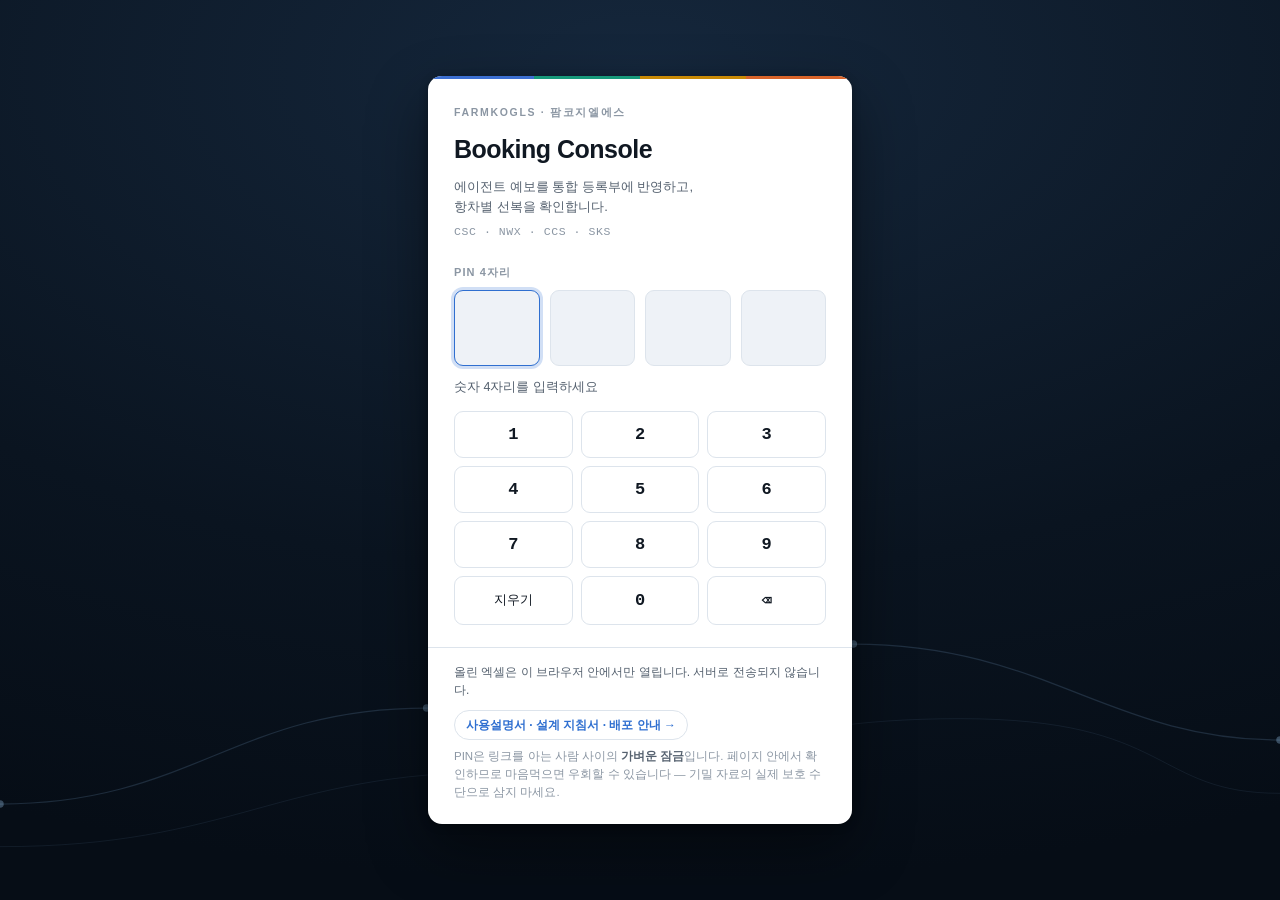
==== commit 06e18279: "Publish the docs on the site and stop shipping the PIN docs.html renders all five manuals plus the d" ====
--- a/index.html
+++ b/index.html
@@ -230,6 +230,20 @@
 .gate-foot p { margin: 0; font-size: 12px; line-height: 1.55; color: var(--g-ink-2); }
 .gate-caveat { margin-top: 8px !important; color: var(--g-ink-3) !important; font-size: 11.5px !important; }
 .gate-caveat b { color: var(--g-ink-2); font-weight: 600; }
+.gate-docs { margin-top: 10px !important; }
+.gate-docs a {
+  display: inline-block;
+  color: var(--g-signal);
+  text-decoration: none;
+  font-weight: 600;
+  font-size: 12px;
+  padding: 5px 11px;
+  border: 1px solid var(--g-line);
+  border-radius: 999px;
+  transition: border-color .16s ease, background .16s ease;
+}
+.gate-docs a:hover { border-color: var(--g-signal); background: var(--g-slot); }
+.gate-docs a:focus-visible { outline: 2px solid var(--g-signal); outline-offset: 2px; }
 
 /* ---- unlock transition ------------------------------------------------- */
 #gate.leaving { animation: gate-out .34s ease-in forwards; }
@@ -621,6 +635,7 @@
       <p>
         올린 엑셀은 이 브라우저 안에서만 열립니다. 서버로 전송되지 않습니다.
       </p>
+      <p class="gate-docs"><a href="docs.html">사용설명서 &middot; 설계 지침서 &middot; 배포 안내 &rarr;</a></p>
       <p class="gate-caveat">
         PIN은 링크를 아는 사람 사이의 <b>가벼운 잠금</b>입니다.
         페이지 안에서 확인하므로 마음먹으면 우회할 수 있습니다 —
@@ -4914,12 +4929,14 @@
         const bytes = await f.arrayBuffer();
         const wb = await global.FXlsxRead.readWorkbook(bytes, f.name);
 
-        /* Remember the two workbooks the in-place update needs. */
-        const names = wb.sheets.map((s) => s.name);
-        if (names.indexOf(global.FProp.TARGET_SHEET) >= 0) {
+        /* Remember the two workbooks the in-place update needs.
+           NB: this list is the workbook's SHEET names — keep it distinct from
+           `names`, the list of ingested file names used for the batch label. */
+        const sheetNames = wb.sheets.map((s) => s.name);
+        if (sheetNames.indexOf(global.FProp.TARGET_SHEET) >= 0) {
           App.prop.target = { name: f.name, bytes, mtime: f.lastModified || 0 };
           App.prop.report = null; App.prop.blob = null;
-        } else if (names.some((nm) => /FES\s+(CSC|NWX|CCS|SKS)\s+BK\s*FCST/i.test(nm))) {
+        } else if (sheetNames.some((nm) => /FES\s+(CSC|NWX|CCS|SKS)\s+BK\s*FCST/i.test(nm))) {
           App.prop.agency = { name: f.name, bytes, mtime: f.lastModified || 0 };
           App.prop.report = null; App.prop.blob = null;
         }
@@ -4958,7 +4975,7 @@
     })));
 
     const entry = global.FMerge.ingest(App.store, recs, {
-      label: names.length === 1 ? names[0] : `${names.length} files`,
+      label: names.length === 1 ? names[0] : `${names.length}개 파일`,
       files: names, voyages: voyAll, bsa, df,
     });
     App.lastReport = report;
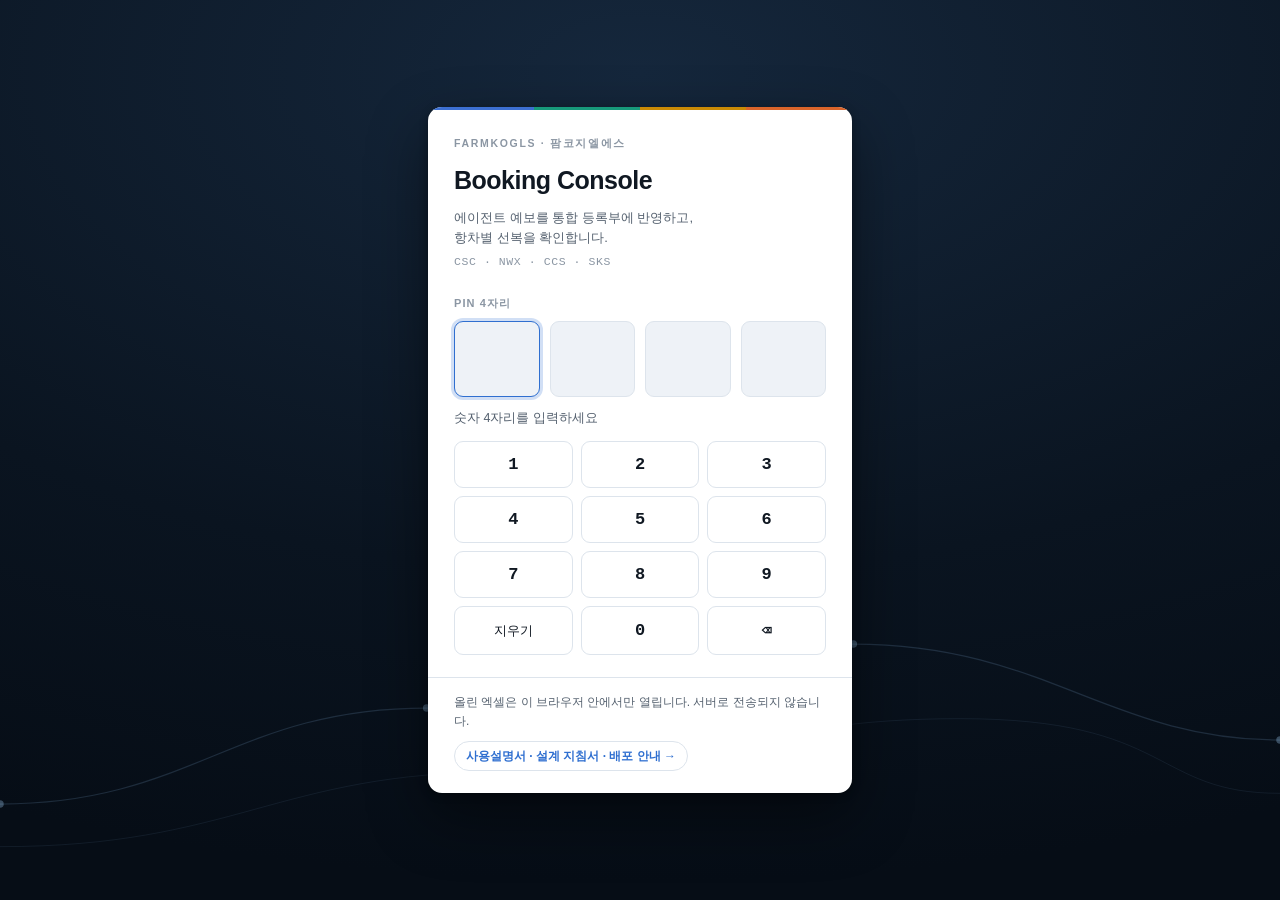
==== commit 91d70ce2: "Lock the docs behind a separate admin PIN by encrypting them A hash check would not have locked anyt" ====
--- a/index.html
+++ b/index.html
@@ -636,11 +636,6 @@
         올린 엑셀은 이 브라우저 안에서만 열립니다. 서버로 전송되지 않습니다.
       </p>
       <p class="gate-docs"><a href="docs.html">사용설명서 &middot; 설계 지침서 &middot; 배포 안내 &rarr;</a></p>
-      <p class="gate-caveat">
-        PIN은 링크를 아는 사람 사이의 <b>가벼운 잠금</b>입니다.
-        페이지 안에서 확인하므로 마음먹으면 우회할 수 있습니다 —
-        기밀 자료의 실제 보호 수단으로 삼지 마세요.
-      </p>
     </footer>
   </section>
 </div>
@@ -5839,9 +5834,10 @@
 /* ============================================================================
    gate.js — PIN gate for the hosted build, plus the "download the tool" path.
 
-   The PIN is checked in the page, so it is a light lock between people who
-   already have the link — not a security boundary. The gate says so out loud
-   rather than implying more than it delivers.
+   This gate only checks whether the PIN is right: what it guards is an empty
+   tool, since booking data never leaves the visitor's own browser. The docs
+   page needs more than that — the documents themselves are the asset — so it
+   encrypts its content with its own admin PIN instead. See build_docs.py.
    ========================================================================= */
 (function () {
   'use strict';
